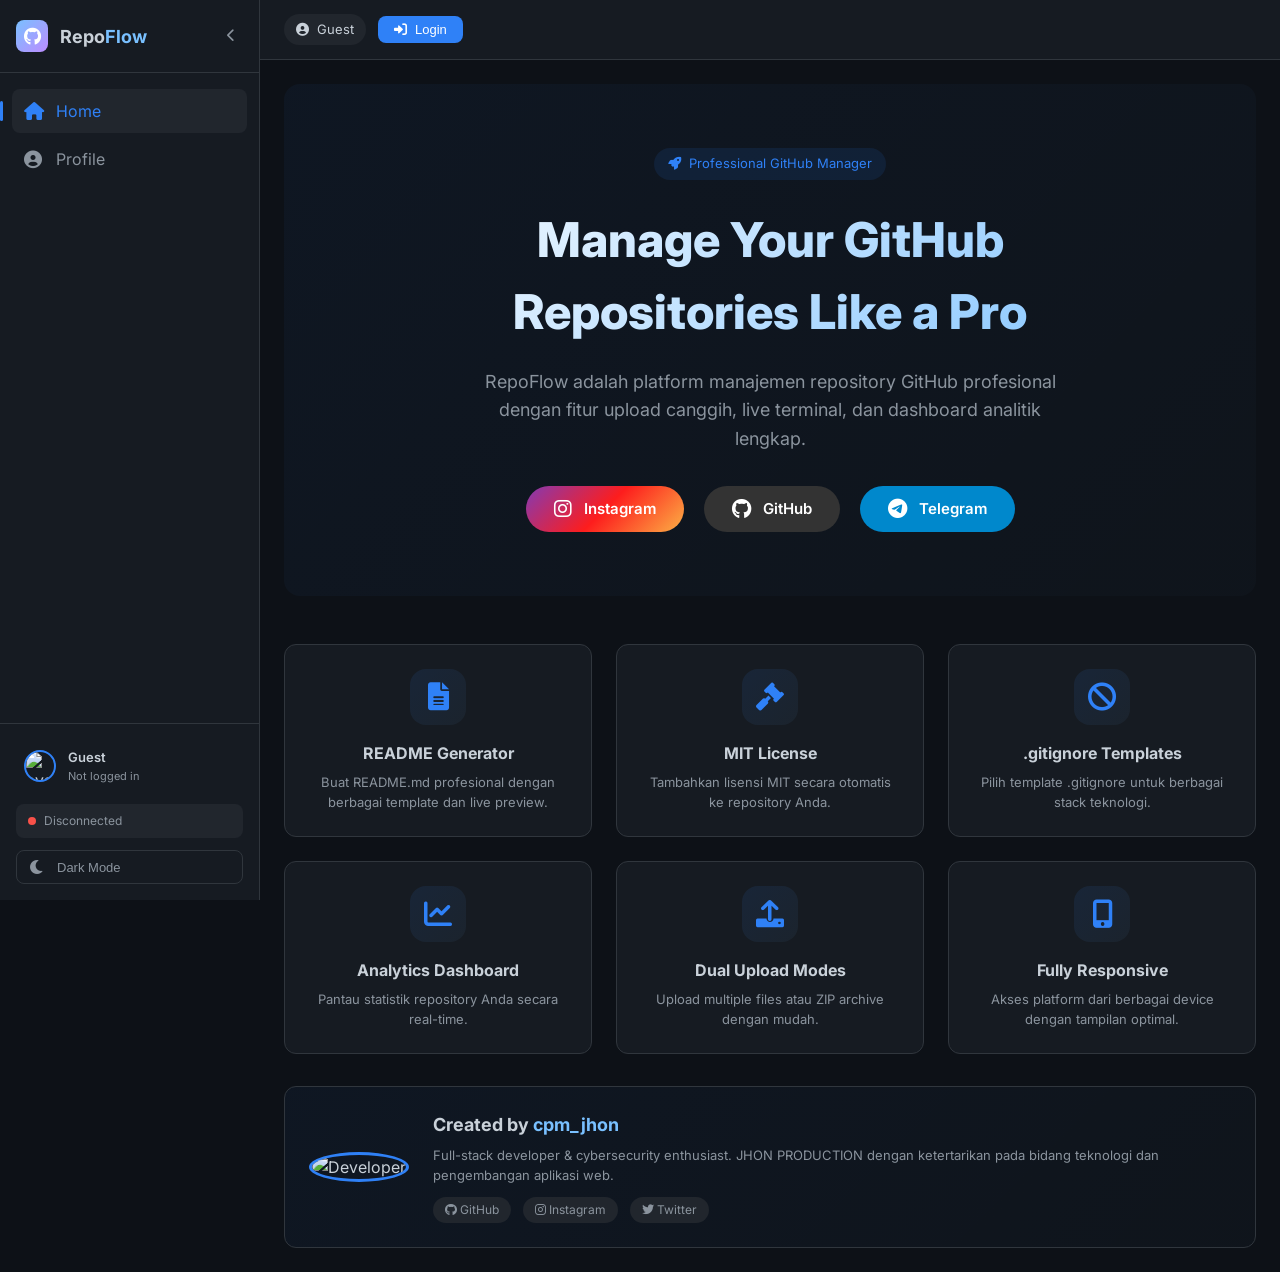
==== index.html @ 583571a1 "Add files via upload" ====
<!DOCTYPE html>
<html lang="id">
<head>
  <meta charset="UTF-8">
  <meta name="viewport" content="width=device-width, initial-scale=1.0, user-scalable=yes, viewport-fit=cover">
  <title>RepoFlow Pro | Professional GitHub Manager</title>
  <meta name="description" content="Professional GitHub repository management platform">
  <meta name="theme-color" content="#0d1117">
  <!-- Google Fonts -->
  <link href="https://fonts.googleapis.com/css2?family=Inter:opsz,wght@14..32,300;400;500;600;700;800&family=JetBrains+Mono:wght@400;500;600&display=swap" rel="stylesheet">
  <!-- Font Awesome -->
  <link rel="stylesheet" href="https://cdnjs.cloudflare.com/ajax/libs/font-awesome/6.0.0-beta3/css/all.min.css">
  <!-- JSZip Library -->
  <script src="https://cdnjs.cloudflare.com/ajax/libs/jszip/3.10.1/jszip.min.js"></script>
  <!-- Marked for README preview -->
  <script src="https://cdn.jsdelivr.net/npm/marked/marked.min.js"></script>
  <!-- Chart.js -->
  <script src="https://cdn.jsdelivr.net/npm/chart.js@4.4.0/dist/chart.umd.min.js"></script>
  <link rel="stylesheet" href="css/style.css">
</head>
<body>
  <div class="app">
    <div class="sidebar-overlay" id="sidebarOverlay"></div>

    <!-- Sidebar -->
    <aside class="sidebar" id="sidebar">
      <div class="sidebar-top">
        <div class="logo">
          <div class="logo-icon"><i class="fab fa-github"></i></div>
          <span class="logo-text">Repo<span class="highlight">Flow</span></span>
        </div>
        <button class="collapse-toggle" id="collapseToggleBtn"><i class="fas fa-chevron-left"></i></button>
      </div>

      <nav class="sidebar-nav">
        <a href="#" class="nav-item active" data-page="home" data-tooltip="Home"><i class="fas fa-home"></i><span>Home</span></a>
        <a href="#" class="nav-item require-login" data-page="dashboard" data-tooltip="Dashboard"><i class="fas fa-chart-line"></i><span>Dashboard</span></a>
        <a href="#" class="nav-item require-login" data-page="create" data-tooltip="Create Repo"><i class="fas fa-plus-circle"></i><span>Create Repo</span></a>
        <a href="#" class="nav-item require-login" data-page="delete" data-tooltip="Delete Repo"><i class="fas fa-trash-alt"></i><span>Delete Repo</span></a>
        <a href="#" class="nav-item require-login" data-page="upload" data-tooltip="Upload"><i class="fas fa-cloud-upload-alt"></i><span>Upload</span></a>
        <a href="#" class="nav-item require-login" data-page="repos" data-tooltip="Repositories"><i class="fas fa-list"></i><span>Repositories</span></a>
        <a href="#" class="nav-item" data-page="profile" data-tooltip="Profile"><i class="fas fa-user-circle"></i><span>Profile</span></a>
      </nav>

      <div class="sidebar-bottom">
        <div class="profile-section" id="sidebarProfileBtn">
          <img class="profile-avatar" id="sidebarAvatar" src="https://i.ibb.co.com/chGXxvw1/avt.jpg" alt="avatar">
          <div class="profile-info">
            <div class="profile-name" id="sidebarName">Guest</div>
            <div class="profile-role" id="sidebarRole">Not logged in</div>
          </div>
        </div>
        <div class="status-indicator" id="connectionStatus">
          <div class="status-dot" id="statusDot"></div>
          <span class="status-text" id="statusText">Disconnected</span>
        </div>
        <button class="theme-toggle" id="themeToggleBtn"><i class="fas fa-moon" id="themeIcon"></i><span id="themeText">Dark Mode</span></button>
      </div>
    </aside>

    <main class="main-content">
      <header class="top-bar">
        <button class="menu-toggle" id="menuToggle"><i class="fas fa-bars"></i></button>
        <div class="user-section">
          <div class="auth-badge"><i class="fas fa-user-circle"></i><span id="userName">Guest</span></div>
          <button class="btn-login" id="showLoginBtn"><i class="fas fa-sign-in-alt"></i> Login</button>
          <button class="btn-logout" id="logoutBtn" style="display: none;"><i class="fas fa-sign-out-alt"></i> Logout</button>
        </div>
      </header>

      <div class="pages-container" id="pagesContainer">
        <!-- HOME PAGE -->
        <div class="page" id="homePage">
          <div class="hero-section">
            <div class="hero-badge"><i class="fas fa-rocket"></i><span>Professional GitHub Manager</span></div>
            <h1 class="hero-title">Manage Your GitHub<br>Repositories Like a Pro</h1>
            <p class="hero-subtitle">RepoFlow adalah platform manajemen repository GitHub profesional dengan fitur upload canggih, live terminal, dan dashboard analitik lengkap.</p>
            <div class="social-buttons">
              <a href="https://instagram.com/jhon_production" target="_blank" class="social-btn instagram"><i class="fab fa-instagram"></i> Instagram</a>
              <a href="https://github.com/cpm_jhon" target="_blank" class="social-btn github"><i class="fab fa-github"></i> GitHub</a>
              <a href="https://t.me/jhon_production" target="_blank" class="social-btn telegram"><i class="fab fa-telegram-plane"></i> Telegram</a>
            </div>
          </div>

          <div class="stats-grid" id="statsSection" style="display: none;">
            <div class="stat-card"><div class="stat-icon"><i class="fas fa-database"></i></div><div class="stat-value" id="homeTotalRepos">0</div><div class="stat-label">Total Repositories</div></div>
            <div class="stat-card"><div class="stat-icon"><i class="fas fa-star"></i></div><div class="stat-value" id="homeTotalStars">0</div><div class="stat-label">Stars Earned</div></div>
            <div class="stat-card"><div class="stat-icon"><i class="fas fa-code-fork"></i></div><div class="stat-value" id="homeTotalForks">0</div><div class="stat-label">Forks</div></div>
            <div class="stat-card"><div class="stat-icon"><i class="fas fa-users"></i></div><div class="stat-value" id="homeWatchers">0</div><div class="stat-label">Watchers</div></div>
          </div>

          <div class="features-grid">
            <div class="feature-card"><div class="feature-icon"><i class="fas fa-file-alt"></i></div><h3>README Generator</h3><p>Buat README.md profesional dengan berbagai template dan live preview.</p></div>
            <div class="feature-card"><div class="feature-icon"><i class="fas fa-gavel"></i></div><h3>MIT License</h3><p>Tambahkan lisensi MIT secara otomatis ke repository Anda.</p></div>
            <div class="feature-card"><div class="feature-icon"><i class="fas fa-ban"></i></div><h3>.gitignore Templates</h3><p>Pilih template .gitignore untuk berbagai stack teknologi.</p></div>
            <div class="feature-card"><div class="feature-icon"><i class="fas fa-chart-line"></i></div><h3>Analytics Dashboard</h3><p>Pantau statistik repository Anda secara real-time.</p></div>
            <div class="feature-card"><div class="feature-icon"><i class="fas fa-upload"></i></div><h3>Dual Upload Modes</h3><p>Upload multiple files atau ZIP archive dengan mudah.</p></div>
            <div class="feature-card"><div class="feature-icon"><i class="fas fa-mobile-alt"></i></div><h3>Fully Responsive</h3><p>Akses platform dari berbagai device dengan tampilan optimal.</p></div>
          </div>

          <div class="developer-info-card">
            <div class="dev-avatar"><img src="https://i.ibb.co.com/chGXxvw1/avt.jpg" alt="Developer"></div>
            <div class="dev-content">
              <h3>Created by <span class="highlight">cpm_jhon</span></h3>
              <p>Full-stack developer & cybersecurity enthusiast. JHON PRODUCTION dengan ketertarikan pada bidang teknologi dan pengembangan aplikasi web.</p>
              <div class="dev-social">
                <a href="#" class="social-link"><i class="fab fa-github"></i> GitHub</a>
                <a href="#" class="social-link"><i class="fab fa-instagram"></i> Instagram</a>
                <a href="#" class="social-link"><i class="fab fa-twitter"></i> Twitter</a>
              </div>
            </div>
          </div>
        </div>

        <!-- DASHBOARD PAGE -->
        <div class="page" id="dashboardPage" style="display: none;">
          <div class="stats-grid">
            <div class="stat-card"><div class="stat-icon"><i class="fas fa-database"></i></div><div class="stat-value" id="totalRepos">0</div><div class="stat-label">Total Repos</div></div>
            <div class="stat-card"><div class="stat-icon"><i class="fas fa-globe"></i></div><div class="stat-value" id="publicRepos">0</div><div class="stat-label">Public</div></div>
            <div class="stat-card"><div class="stat-icon"><i class="fas fa-lock"></i></div><div class="stat-value" id="privateRepos">0</div><div class="stat-label">Private</div></div>
            <div class="stat-card"><div class="stat-icon"><i class="fas fa-star"></i></div><div class="stat-value" id="totalStars">0</div><div class="stat-label">Total Stars</div></div>
          </div>
          <div class="dashboard-grid">
            <div class="card"><div class="card-header"><h2><i class="fas fa-chart-line"></i> Stars Activity</h2></div><div class="card-body"><canvas id="commitChart" style="height:200px"></canvas></div></div>
            <div class="card"><div class="card-header"><h2><i class="fas fa-history"></i> Recent Activity</h2></div><div class="card-body"><div class="activity-list" id="activityList"></div></div></div>
          </div>
          <div class="card mt-24"><div class="card-header"><h2><i class="fas fa-bolt"></i> Quick Actions</h2></div><div class="card-body"><div class="quick-actions-grid"><div class="quick-action-card" data-page="create"><i class="fas fa-plus-circle"></i><span>New Repository</span></div><div class="quick-action-card" data-page="upload"><i class="fas fa-upload"></i><span>Upload Project</span></div><div class="quick-action-card" data-page="delete"><i class="fas fa-trash-alt"></i><span>Delete Repository</span></div><div class="quick-action-card" data-page="repos"><i class="fas fa-list"></i><span>View All Repos</span></div></div></div></div>
        </div>

        <!-- CREATE REPOSITORY PAGE -->
        <div class="page" id="createPage" style="display: none;">
          <div class="card" style="max-width:640px;margin:0 auto">
            <div class="card-header"><h2><i class="fas fa-plus-circle"></i> Create Repository</h2><p>Buat repository baru di GitHub</p></div>
            <div class="card-body">
              <div class="form-group"><label class="form-label">Repository Name <span class="optional">(required)</span></label><input type="text" id="newRepoName" class="form-input" placeholder="my-awesome-project"><div class="form-helper">Gunakan huruf kecil, angka, dan tanda hubung</div></div>
              <div class="form-group"><label class="form-label">Description</label><textarea id="repoDesc" class="form-textarea" rows="3" placeholder="Deskripsi singkat repository"></textarea></div>
              <div class="form-group"><label class="checkbox-wrapper"><input type="checkbox" id="repoPrivate"> <span>Private repository</span></label></div>
              <div class="form-group"><label class="checkbox-wrapper"><input type="checkbox" id="initReadme"> <span>Initialize with README</span></label></div>
              <div class="form-group"><label class="form-label">.gitignore Template</label><select id="gitignoreTemplate" class="form-select"><option value="">None</option><option value="Node">Node</option><option value="Python">Python</option><option value="Java">Java</option></select></div>
            </div>
            <div class="card-footer"><button id="confirmCreateRepo" class="btn btn-primary btn-full"><i class="fas fa-code-branch"></i> Create Repository</button></div>
          </div>
        </div>

        <!-- DELETE REPOSITORY PAGE -->
        <div class="page" id="deletePage" style="display: none;">
          <div class="card" style="max-width:560px;margin:0 auto;border-color:var(--accent-danger)">
            <div class="card-header"><h2><i class="fas fa-trash-alt"></i> Delete Repository</h2><p>⚠️ Peringatan: Tindakan ini permanen!</p></div>
            <div class="card-body">
              <div class="warning-box"><i class="fas fa-exclamation-triangle"></i><p>This action cannot be undone. This will permanently delete the repository.</p></div>
              <div class="form-group"><label class="form-label">Select Repository</label><select id="deleteRepoSelect" class="form-select"><option value="">-- Select repository --</option></select></div>
              <div class="form-group"><label class="form-label">Type the repository name to confirm</label><input type="text" id="confirmDeleteName" class="form-input" placeholder="repository-name"></div>
            </div>
            <div class="card-footer"><button id="confirmDeleteRepoBtn" class="btn btn-danger btn-full" disabled><i class="fas fa-radiation"></i> Delete Permanently</button></div>
          </div>
        </div>

        <!-- UPLOAD PROJECT PAGE -->
        <div class="page" id="uploadPage" style="display: none;">
          <div class="tabs">
            <button class="tab active" data-mode="mode1"><i class="fas fa-file"></i> Upload Files</button>
            <button class="tab" data-mode="mode2"><i class="fas fa-file-archive"></i> Upload ZIP</button>
            <button class="tab" data-mode="mode3"><i class="fas fa-file-alt"></i> README Generator</button>
          </div>
          
          <div id="mode1Container" class="mode-container">
            <div class="card"><div class="card-body"><div class="dropzone" id="dropZone1"><i class="fas fa-cloud-upload-alt"></i><p>Drag & drop file di sini atau klik untuk memilih</p><p class="form-helper mt-8">Max 100MB per file</p><input type="file" id="fileInputModern1" multiple style="display:none"></div><div class="form-group mt-20"><label class="form-label">Target Repository</label><input type="text" id="targetRepoName1" class="form-input" placeholder="repository-name"></div><div class="form-group"><label class="form-label">Branch</label><input type="text" id="branchName1" value="main" class="form-input"></div><div class="form-group"><label class="form-label">Commit Message</label><input type="text" id="commitMsg1" value="Upload via RepoFlow" class="form-input"></div><div id="fileListModern1" class="file-list mt-20" style="display:none"></div><button id="startUploadBtn1" class="btn btn-primary btn-full mt-20" style="display:none"><i class="fas fa-rocket"></i> Upload to GitHub</button></div></div>
          </div>
          
          <div id="mode2Container" class="mode-container" style="display:none">
            <div class="card"><div class="card-body"><div class="dropzone" id="dropZone2"><i class="fas fa-file-archive"></i><p>Drag & drop ZIP file di sini atau klik untuk memilih</p><input type="file" id="fileInputModern2" accept=".zip" style="display:none"></div><div class="form-group mt-20"><label class="form-label">Target Repository</label><input type="text" id="targetRepoName2" class="form-input" placeholder="repository-name"></div><div class="form-group"><label class="form-label">Branch</label><input type="text" id="branchName2" value="main" class="form-input"></div><div class="form-group"><label class="form-label">Commit Message</label><input type="text" id="commitMsg2" value="Upload ZIP via RepoFlow" class="form-input"></div><div id="zipPreviewContainer" style="display:none"><div class="file-list mt-20" id="zipFileList"></div></div><button id="startUploadBtn2" class="btn btn-primary btn-full mt-20" style="display:none"><i class="fas fa-rocket"></i> Extract & Upload</button></div></div>
          </div>
          
          <div id="mode3Container" class="mode-container" style="display:none">
            <div class="card">
              <div class="card-header"><h2><i class="fas fa-file-alt"></i> README Generator Pro</h2><p>Buat README.md profesional dengan mudah</p></div>
              <div class="card-body">
                <div class="readme-generator-section">
                  <div class="template-selector">
                    <label class="form-label">Template Style</label>
                    <div class="template-buttons">
                      <button class="btn btn-secondary template-btn active" data-template="cyberpunk"><i class="fas fa-robot"></i> Cyberpunk</button>
                      <button class="btn btn-secondary template-btn" data-template="minimal"><i class="fas fa-circle"></i> Minimal</button>
                      <button class="btn btn-secondary template-btn" data-template="clean"><i class="fas fa-brush"></i> Clean Pro</button>
                    </div>
                  </div>
                  
                  <div class="readme-layout">
                    <div class="readme-form">
                      <div class="form-section"><h4><i class="fas fa-star"></i> Basic Information</h4>
                        <div class="form-group"><label class="form-label">Project Name</label><input type="text" id="projectName" class="form-input" placeholder="My Awesome Project"></div>
                        <div class="form-group"><label class="form-label">Tagline / Slogan</label><input type="text" id="projectTagline" class="form-input" placeholder="⚡ Next-gen Tool ⚡"></div>
                        <div class="form-group"><label class="form-label">Description</label><textarea id="projectDesc" class="form-textarea" rows="3" placeholder="Project description"></textarea></div>
                      </div>
                      <div class="form-section"><h4><i class="fas fa-list-check"></i> Features</h4>
                        <div id="featuresList" class="dynamic-list"></div>
                        <button type="button" class="add-btn" id="addFeatureBtn"><i class="fas fa-plus"></i> Add Feature</button>
                      </div>
                      <div class="form-section"><h4><i class="fas fa-cubes"></i> Tech Stack</h4>
                        <div id="techTags" class="tag-input-container"></div>
                      </div>
                      <div class="form-section"><h4><i class="fas fa-code"></i> Installation & Usage</h4>
                        <div class="form-group"><label class="form-label">Installation Steps</label><textarea id="installSteps" class="form-textarea" rows="3" placeholder="npm install&#10;npm start"></textarea></div>
                        <div class="form-group"><label class="form-label">Usage / Commands</label><textarea id="usageSteps" class="form-textarea" rows="3" placeholder="npm run dev"></textarea></div>
                      </div>
                      <div class="form-section"><h4><i class="fas fa-user-astronaut"></i> Author Info</h4>
                        <div class="form-group"><label class="form-label">Author Name</label><input type="text" id="authorName" class="form-input"></div>
                        <div class="form-group"><label class="form-label">GitHub Username</label><input type="text" id="socialGithub" class="form-input"></div>
                        <div class="form-group"><label class="form-label">Instagram Username</label><input type="text" id="socialInstagram" class="form-input"></div>
                      </div>
                      <div class="form-section"><h4><i class="fas fa-gavel"></i> License</h4>
                        <label class="checkbox-wrapper"><input type="checkbox" id="enableLicense"> <span>Add MIT License</span></label>
                      </div>
                    </div>
                    <div class="readme-preview">
                      <div class="preview-header"><i class="fas fa-eye"></i> Live Preview <span class="preview-badge">Markdown</span></div>
                      <div class="preview-content" id="readmePreview"></div>
                      <div class="preview-actions">
                        <button class="btn btn-secondary" id="copyMarkdownBtn"><i class="fas fa-copy"></i> Copy Markdown</button>
                        <button class="btn btn-primary" id="downloadReadmeBtn"><i class="fas fa-download"></i> Download README.md</button>
                      </div>
                    </div>
                  </div>
                </div>
              </div>
            </div>
          </div>
        </div>

        <!-- REPOSITORIES PAGE -->
        <div class="page" id="reposPage" style="display: none;">
          <div class="card"><div class="card-header"><h2><i class="fas fa-book"></i> Repositories</h2><button id="refreshReposBtn" class="btn btn-secondary" style="margin-left:auto"><i class="fas fa-sync-alt"></i> Refresh</button></div><div class="card-body"><div class="form-group"><input type="text" id="repoSearchInput" class="form-input" placeholder="Search repositories..."></div><div id="repoListContainerEnhanced" class="repos-grid"></div></div></div>
        </div>

        <!-- PROFILE PAGE - UPDATED WITH NEW DESIGN -->
        <div class="page" id="profilePage" style="display: none;">
          <div class="profile-card">
            <div class="profile-hero">
              <div class="profile-avatar-wrap">
                <img class="profile-avatar-big" id="profileAvatar" src="https://i.ibb.co.com/chGXxvw1/avt.jpg" alt="avatar">
              </div>
            </div>
            <div class="profile-body">
              <div class="profile-center">
                <div class="profile-name-big" id="profileName">jhon ofc</div>
                <div class="profile-desc" id="profileBio">
                  JHON PRODUCTION dengan ketertarikan pada bidang teknologi. Memulai dari eksplorasi AI, kemudian memperluas fokus ke pengembangan web. Mengutamakan pembuatan antarmuka yang konsisten, rapi, dan mudah digunakan.
                </div>
                <div class="chip-row">
                  <div class="chip">JHON PRODUCTION</div>
                  <div class="chip">Web Development</div>
                  <div class="chip">UI / UX</div>
                  <div class="chip">Frontend</div>
                </div>
              </div>
              <div class="stat-grid-2">
                <div class="stat-card"><div class="k">FOKUS</div><div class="v">UI / UX</div></div>
                <div class="stat-card"><div class="k">PROJECT</div><div class="v">jhon_tools</div></div>
                <div class="stat-card"><div class="k">STACK</div><div class="v">HTML • CSS • JS</div></div>
                <div class="stat-card"><div class="k">AKTIVITAS</div><div class="v">Upload Tools</div></div>
              </div>
              
              <!-- Social Media Section -->
              <div class="social-media-section">
                <div class="social-links-grid">
                  <a href="https://github.com/cpm_jhon" target="_blank" class="social-link-card github">
                    <i class="fab fa-github"></i>
                    <span>GitHub</span>
                  </a>
                  <a href="https://instagram.com/jhon_production" target="_blank" class="social-link-card instagram">
                    <i class="fab fa-instagram"></i>
                    <span>Instagram</span>
                  </a>
                  <a href="https://twitter.com/jhon_production" target="_blank" class="social-link-card twitter">
                    <i class="fab fa-twitter"></i>
                    <span>Twitter</span>
                  </a>
                  <a href="https://t.me/jhon_production" target="_blank" class="social-link-card telegram">
                    <i class="fab fa-telegram-plane"></i>
                    <span>Telegram</span>
                  </a>
                </div>
              </div>
              
              <div style="margin-top: 24px; display: flex; gap: 12px; flex-wrap: wrap; justify-content: center;">
                <button class="tool-btn" onclick="navigateTo('dashboard')">
                  <i class="fa-solid fa-gauge"></i> Back to Dashboard
                </button>
                <button class="tool-btn" id="copyGithubBtn">
                  <i class="fab fa-github"></i> Copy GitHub
                </button>
                <button class="tool-btn" id="copyInstagramBtn">
                  <i class="fab fa-instagram"></i> Copy Instagram
                </button>
              </div>
            </div>
          </div>
        </div>
      </div>

      <!-- Terminal -->
      <div class="terminal-container" id="terminalContainer" style="display: none;">
        <div class="terminal-header"><span><i class="fas fa-terminal"></i> Live Terminal</span><button id="closeTerminalBtn" style="background:none;border:none;color:var(--text-secondary);cursor:pointer"><i class="fas fa-times"></i></button></div>
        <div class="terminal-body" id="terminalBody"></div>
      </div>
      <button class="show-terminal-btn" id="showTerminalBtn" style="display: none"><i class="fas fa-terminal"></i> Show Terminal</button>
    </main>
  </div>

  <!-- Login Modal -->
  <div class="modal" id="loginModal"><div class="modal-content"><div class="modal-header"><h3><i class="fab fa-github"></i> GitHub Authentication</h3><button class="modal-close" id="closeLoginModal">&times;</button></div><div class="modal-body"><div class="form-group"><label class="form-label">Username</label><input type="text" id="githubUsername" class="form-input"></div><div class="form-group"><label class="form-label">Personal Access Token</label><input type="password" id="githubToken" class="form-input"><div class="form-helper">Requires repo, delete_repo permissions</div></div><button id="authBtn" class="btn btn-primary btn-full"><i class="fas fa-plug"></i> Connect to GitHub</button><div id="authStatus" class="mt-16"></div></div></div></div>

  <!-- Delete Confirmation Modal -->
  <div class="modal" id="deleteModal"><div class="modal-content"><div class="modal-header"><h3><i class="fas fa-exclamation-triangle"></i> Delete Repository</h3><button class="modal-close" id="closeDeleteModalBtn">&times;</button></div><div class="modal-body"><div class="warning-box"><i class="fas fa-radiation"></i><p>Warning: This action cannot be undone!</p></div><p>Type <strong id="deleteRepoNameDisplay"></strong> to confirm:</p><input type="text" id="deleteConfirmInput" class="form-input mt-8"></div><div class="modal-footer"><button class="btn btn-secondary" id="cancelDeleteBtn">Cancel</button><button class="btn btn-danger" id="confirmDeleteModalBtn">Delete</button></div></div></div>

  <!-- Clone Modal -->
  <div class="modal" id="cloneModal"><div class="modal-content"><div class="modal-header"><h3><i class="fas fa-code-branch"></i> Clone Repository</h3><button class="modal-close" id="closeCloneModalBtn">&times;</button></div><div class="modal-body"><p>Clone with HTTPS:</p><div class="clone-url"><code id="cloneUrlText"></code><button class="btn btn-secondary" id="copyCloneUrlBtn">Copy</button></div><p style="margin-top:16px">Run this command:</p><div class="clone-url"><code>git clone <span id="cloneCommandText"></span></code></div></div><div class="modal-footer"><button class="btn btn-secondary" id="closeCloneModalFooterBtn">Close</button></div></div></div>

 <script src="js/script.js"></script>
</body>
</html>
---- css/style.css ----
/* ========================================
       REPOFLOW - COMPLETE CSS
       Modern Professional UI like GitHub/Vercel/Linear
       ======================================== */
    
    :root {
      --bg-primary: #0d1117;
      --bg-secondary: #161b22;
      --bg-tertiary: #21262d;
      --bg-card: #161b22;
      --border-default: #30363d;
      --text-primary: #c9d1d9;
      --text-secondary: #8b949e;
      --text-muted: #6e7681;
      --accent-primary: #2f81f7;
      --accent-success: #2ea043;
      --accent-danger: #f85149;
      --accent-warning: #d29922;
      --accent-cyan: #79c0ff;
      --accent-purple: #bc8cff;
      --shadow-sm: 0 2px 8px rgba(0,0,0,0.2);
      --shadow-md: 0 4px 16px rgba(0,0,0,0.3);
      --radius-sm: 6px;
      --radius-md: 8px;
      --radius-lg: 12px;
      --radius-xl: 16px;
      --transition: all 0.2s ease;
      --sidebar-width-expanded: 260px;
      --sidebar-width-collapsed: 72px;
    }
    
    body.light-theme {
      --bg-primary: #ffffff;
      --bg-secondary: #f6f8fa;
      --bg-tertiary: #f0f2f5;
      --bg-card: #ffffff;
      --border-default: #d0d7de;
      --text-primary: #1f2328;
      --text-secondary: #656d76;
      --text-muted: #8b949e;
      --shadow-sm: 0 2px 8px rgba(0,0,0,0.08);
      --shadow-md: 0 4px 16px rgba(0,0,0,0.1);
    }
    
    * { margin: 0; padding: 0; box-sizing: border-box; }
    body { font-family: 'Inter', -apple-system, BlinkMacSystemFont, sans-serif; background: var(--bg-primary); color: var(--text-primary); line-height: 1.5; transition: background 0.2s ease, color 0.2s ease; }
    
    .app { display: flex; min-height: 100vh; }
    
    /* Sidebar */
    .sidebar {
      position: fixed; top: 0; left: 0; height: 100vh; width: var(--sidebar-width-expanded);
      background: var(--bg-secondary); border-right: 1px solid var(--border-default);
      display: flex; flex-direction: column; z-index: 100; transition: width 0.3s cubic-bezier(0.4, 0, 0.2, 1); overflow-x: hidden;
    }
    .sidebar.collapsed { width: var(--sidebar-width-collapsed); }
    @media (max-width: 768px) {
      .sidebar { transform: translateX(-100%); transition: transform 0.3s cubic-bezier(0.4, 0, 0.2, 1); width: var(--sidebar-width-expanded); }
      .sidebar.mobile-open { transform: translateX(0); }
      .sidebar.collapsed { width: var(--sidebar-width-expanded); }
      .sidebar.collapsed .logo-text, .sidebar.collapsed .nav-item span, .sidebar.collapsed .profile-info,
      .sidebar.collapsed .status-text, .sidebar.collapsed .theme-toggle span { opacity: 1; visibility: visible; width: auto; }
      .sidebar.collapsed .nav-item { justify-content: flex-start; padding: 10px 12px; }
    }
    .sidebar-overlay { position: fixed; top: 0; left: 0; right: 0; bottom: 0; background: rgba(0,0,0,0.5); backdrop-filter: blur(4px); z-index: 99; display: none; }
    .sidebar-overlay.active { display: block; }
    
    .sidebar-top { padding: 20px 16px; border-bottom: 1px solid var(--border-default); display: flex; align-items: center; justify-content: space-between; }
    .logo { display: flex; align-items: center; gap: 12px; overflow: hidden; white-space: nowrap; }
    .logo-icon { width: 32px; height: 32px; background: linear-gradient(135deg, var(--accent-cyan), var(--accent-purple)); border-radius: var(--radius-md); display: flex; align-items: center; justify-content: center; flex-shrink: 0; }
    .logo-icon i { font-size: 18px; color: #fff; }
    .logo-text { font-size: 18px; font-weight: 700; transition: opacity 0.2s ease, visibility 0.2s ease; }
    .logo-text .highlight { color: var(--accent-cyan); }
    .collapse-toggle { background: none; border: none; color: var(--text-secondary); cursor: pointer; padding: 8px; border-radius: var(--radius-md); display: flex; align-items: center; justify-content: center; transition: var(--transition); flex-shrink: 0; }
    .collapse-toggle:hover { background: var(--bg-tertiary); color: var(--text-primary); }
    .sidebar.collapsed .collapse-toggle i { transform: rotate(180deg); }
    @media (max-width: 768px) { .collapse-toggle { display: none; } }
    
    .sidebar-nav { flex: 1; padding: 16px 12px; display: flex; flex-direction: column; gap: 4px; overflow-y: auto; }
    .nav-item { display: flex; align-items: center; gap: 12px; padding: 10px 12px; color: var(--text-secondary); text-decoration: none; border-radius: var(--radius-md); transition: var(--transition); cursor: pointer; position: relative; white-space: nowrap; }
    .nav-item i { width: 20px; font-size: 18px; flex-shrink: 0; }
    .nav-item span { transition: opacity 0.2s ease, visibility 0.2s ease; }
    .nav-item:hover { background: var(--bg-tertiary); color: var(--text-primary); }
    .nav-item.active { background: var(--bg-tertiary); color: var(--accent-primary); }
    .nav-item.active::before { content: ''; position: absolute; left: -12px; top: 50%; transform: translateY(-50%); width: 3px; height: 20px; background: var(--accent-primary); border-radius: 3px; }
    .nav-item.require-login { display: none; }
    body.logged-in .nav-item.require-login { display: flex; }
    
    @media (min-width: 769px) {
      .sidebar.collapsed .nav-item span { opacity: 0; visibility: hidden; width: 0; }
      .sidebar.collapsed .nav-item { justify-content: center; padding: 10px; }
      .sidebar.collapsed .profile-info, .sidebar.collapsed .status-text, .sidebar.collapsed .theme-toggle span { opacity: 0; visibility: hidden; width: 0; }
      .sidebar.collapsed .profile-section { justify-content: center; padding: 8px; }
      .sidebar.collapsed .status-indicator { justify-content: center; padding: 8px; }
      .sidebar.collapsed .theme-toggle { justify-content: center; padding: 8px; }
      .sidebar.collapsed .nav-item[data-tooltip]:hover::after {
        content: attr(data-tooltip); position: absolute; left: 100%; top: 50%; transform: translateY(-50%);
        margin-left: 12px; padding: 6px 12px; background: var(--bg-tertiary); color: var(--text-primary);
        font-size: 12px; font-weight: 500; border-radius: var(--radius-md); white-space: nowrap;
        box-shadow: var(--shadow-md); border: 1px solid var(--border-default); z-index: 101; pointer-events: none;
      }
    }
    
    .sidebar-bottom { padding: 16px; border-top: 1px solid var(--border-default); display: flex; flex-direction: column; gap: 12px; }
    .profile-section { display: flex; align-items: center; gap: 12px; padding: 8px; border-radius: var(--radius-md); cursor: pointer; transition: var(--transition); overflow: hidden; }
    .profile-section:hover { background: var(--bg-tertiary); }
    .profile-avatar { width: 32px; height: 32px; border-radius: 50%; object-fit: cover; flex-shrink: 0; border: 2px solid var(--accent-primary); }
    .profile-info { flex: 1; overflow: hidden; transition: opacity 0.2s ease, visibility 0.2s ease; }
    .profile-name { font-size: 13px; font-weight: 600; color: var(--text-primary); }
    .profile-role { font-size: 11px; color: var(--text-secondary); }
    .status-indicator { display: flex; align-items: center; gap: 8px; padding: 8px 12px; background: var(--bg-tertiary); border-radius: var(--radius-md); font-size: 12px; transition: var(--transition); overflow: hidden; }
    .status-dot { width: 8px; height: 8px; border-radius: 50%; background: var(--accent-danger); flex-shrink: 0; }
    .status-dot.connected { background: var(--accent-success); animation: pulse 2s infinite; }
    .status-text { color: var(--text-secondary); white-space: nowrap; transition: opacity 0.2s ease, visibility 0.2s ease; }
    @keyframes pulse { 0%,100%{opacity:1} 50%{opacity:0.5} }
    .theme-toggle { display: flex; align-items: center; gap: 12px; padding: 8px 12px; background: none; border: 1px solid var(--border-default); border-radius: var(--radius-md); color: var(--text-secondary); cursor: pointer; transition: var(--transition); width: 100%; }
    .theme-toggle:hover { background: var(--bg-tertiary); border-color: var(--accent-primary); color: var(--accent-primary); }
    .theme-toggle i { font-size: 16px; flex-shrink: 0; }
    .theme-toggle span { font-size: 13px; font-weight: 500; transition: opacity 0.2s ease, visibility 0.2s ease; }
    
    /* Main Content */
    .main-content { flex: 1; min-height: 100vh; transition: margin-left 0.3s cubic-bezier(0.4,0,0.2,1); margin-left: var(--sidebar-width-expanded); }
    @media (min-width: 769px) { .sidebar.collapsed ~ .main-content { margin-left: var(--sidebar-width-collapsed); } }
    @media (max-width: 768px) { .main-content { margin-left: 0 !important; } }
    
    .top-bar { height: 60px; background: var(--bg-secondary); border-bottom: 1px solid var(--border-default); display: flex; justify-content: space-between; align-items: center; padding: 0 24px; position: sticky; top: 0; z-index: 50; }
    .menu-toggle { display: none; background: none; border: none; color: var(--text-primary); font-size: 20px; cursor: pointer; padding: 8px; border-radius: var(--radius-md); }
    .menu-toggle:hover { background: var(--bg-tertiary); }
    @media (max-width: 768px) { .menu-toggle { display: flex; align-items: center; justify-content: center; } }
    .user-section { display: flex; align-items: center; gap: 12px; }
    .auth-badge { display: flex; align-items: center; gap: 8px; padding: 6px 12px; background: var(--bg-tertiary); border-radius: 20px; font-size: 13px; }
    .btn-login, .btn-logout { background: var(--accent-primary); border: none; padding: 6px 16px; border-radius: var(--radius-md); color: white; font-weight: 500; font-size: 13px; cursor: pointer; display: flex; align-items: center; gap: 8px; transition: var(--transition); }
    .btn-login:hover, .btn-logout:hover { opacity: 0.85; transform: translateY(-1px); }
    
    .pages-container { padding: 24px; max-width: 1400px; margin: 0 auto; min-height: calc(100vh - 60px); }
    .page { animation: fadeIn 0.3s ease; }
    @keyframes fadeIn { from { opacity: 0; transform: translateY(10px); } to { opacity: 1; transform: translateY(0); } }
    
    /* Hero Section */
    .hero-section { text-align: center; padding: 64px 32px; background: linear-gradient(135deg, rgba(47,129,247,0.05), rgba(121,192,255,0.02)); border-radius: var(--radius-xl); margin-bottom: 48px; }
    .hero-badge { display: inline-flex; align-items: center; gap: 8px; background: rgba(47,129,247,0.1); padding: 6px 14px; border-radius: 40px; font-size: 13px; color: var(--accent-primary); margin-bottom: 24px; }
    .hero-title { font-size: 48px; font-weight: 800; margin-bottom: 20px; background: linear-gradient(135deg, #fff, var(--accent-cyan)); -webkit-background-clip: text; background-clip: text; color: transparent; }
    .hero-subtitle { font-size: 18px; color: var(--text-secondary); max-width: 600px; margin: 0 auto 32px; line-height: 1.6; }
    .social-buttons { display: flex; gap: 20px; justify-content: center; flex-wrap: wrap; margin-top: 32px; }
    .social-btn { display: inline-flex; align-items: center; gap: 12px; padding: 12px 28px; font-size: 15px; font-weight: 600; border-radius: 40px; cursor: pointer; transition: var(--transition); border: none; text-decoration: none; }
    .social-btn.instagram { background: linear-gradient(135deg, #833ab4, #fd1d1d, #fcb045); color: white; }
    .social-btn.github { background: #333; color: white; }
    .social-btn.telegram { background: #0088cc; color: white; }
    .social-btn:hover { transform: translateY(-2px); box-shadow: var(--shadow-md); }
    .social-btn i { font-size: 20px; }
    
    /* Card */
    .card { background: var(--bg-card); border: 1px solid var(--border-default); border-radius: var(--radius-lg); overflow: hidden; transition: var(--transition); }
    .card:hover { transform: translateY(-2px); border-color: var(--accent-primary); }
    .card-header { padding: 20px 24px; border-bottom: 1px solid var(--border-default); }
    .card-header h2 { font-size: 18px; font-weight: 600; display: flex; align-items: center; gap: 8px; }
    .card-header p { font-size: 13px; color: var(--text-secondary); margin-top: 4px; }
    .card-body { padding: 24px; }
    .card-footer { padding: 16px 24px; border-top: 1px solid var(--border-default); background: var(--bg-secondary); }
    
    /* Stats Grid */
    .stats-grid { display: grid; grid-template-columns: repeat(4, 1fr); gap: 16px; margin-bottom: 24px; }
    .stat-card { background: var(--bg-card); border: 1px solid var(--border-default); border-radius: var(--radius-lg); padding: 20px; text-align: center; transition: var(--transition); }
    .stat-card:hover { transform: translateY(-2px); border-color: var(--accent-primary); }
    .stat-icon { width: 48px; height: 48px; background: var(--bg-tertiary); border-radius: var(--radius-md); display: flex; align-items: center; justify-content: center; margin: 0 auto 16px; }
    .stat-icon i { font-size: 24px; color: var(--accent-primary); }
    .stat-value { font-size: 28px; font-weight: 700; margin-bottom: 4px; }
    .stat-label { font-size: 13px; color: var(--text-secondary); }
    
    /* Features */
    .features-grid { display: grid; grid-template-columns: repeat(3, 1fr); gap: 24px; margin-top: 24px; }
    .feature-card { background: var(--bg-card); border: 1px solid var(--border-default); border-radius: var(--radius-lg); padding: 24px; text-align: center; transition: var(--transition); }
    .feature-card:hover { transform: translateY(-4px); border-color: var(--accent-primary); }
    .feature-icon { width: 56px; height: 56px; background: linear-gradient(135deg, rgba(47,129,247,0.1), rgba(121,192,255,0.05)); border-radius: var(--radius-xl); display: flex; align-items: center; justify-content: center; margin: 0 auto 16px; }
    .feature-icon i { font-size: 28px; color: var(--accent-primary); }
    .feature-card h3 { font-size: 16px; margin-bottom: 8px; }
    .feature-card p { font-size: 13px; color: var(--text-secondary); line-height: 1.5; }
    
    /* Developer Info */
    .developer-info-card { background: linear-gradient(135deg, rgba(47,129,247,0.05), rgba(121,192,255,0.02)); border: 1px solid var(--border-default); border-radius: var(--radius-lg); padding: 24px; display: flex; align-items: center; gap: 24px; flex-wrap: wrap; margin-top: 32px; }
    .dev-avatar img { width: 70px; height: 70px; border-radius: 50%; border: 3px solid var(--accent-primary); object-fit: cover; }
    .dev-content { flex: 1; }
    .dev-content h3 { font-size: 18px; margin-bottom: 8px; }
    .dev-content h3 .highlight { color: var(--accent-cyan); }
    .dev-content p { font-size: 13px; color: var(--text-secondary); margin-bottom: 12px; }
    .dev-social { display: flex; gap: 12px; flex-wrap: wrap; }
    .dev-social .social-link { color: var(--text-secondary); text-decoration: none; font-size: 12px; padding: 4px 12px; border-radius: 20px; background: var(--bg-tertiary); transition: var(--transition); }
    .dev-social .social-link:hover { color: var(--accent-primary); background: rgba(47,129,247,0.1); }
    
    /* Dashboard */
    .dashboard-grid { display: grid; grid-template-columns: repeat(2, 1fr); gap: 24px; }
    .activity-list { display: flex; flex-direction: column; gap: 12px; max-height: 300px; overflow-y: auto; }
    .activity-item { display: flex; align-items: center; gap: 12px; padding: 10px 12px; background: var(--bg-tertiary); border-radius: var(--radius-md); }
    .activity-icon { width: 28px; height: 28px; background: var(--bg-card); border-radius: var(--radius-sm); display: flex; align-items: center; justify-content: center; }
    .activity-text { flex: 1; font-size: 13px; color: var(--text-secondary); }
    .activity-time { font-size: 11px; color: var(--text-muted); }
    .quick-actions-grid { display: grid; grid-template-columns: repeat(3, 1fr); gap: 16px; margin-top: 16px; }
    .quick-action-card { background: var(--bg-tertiary); border: 1px solid var(--border-default); border-radius: var(--radius-md); padding: 20px; text-align: center; cursor: pointer; transition: var(--transition); }
    .quick-action-card:hover { border-color: var(--accent-primary); transform: translateY(-2px); }
    .quick-action-card i { font-size: 24px; color: var(--accent-primary); margin-bottom: 12px; }
    .quick-action-card span { font-size: 14px; font-weight: 500; }
    
    /* Profile Page Styles */
    .profile-card {
      background: var(--bg-card);
      border: 1px solid var(--border-default);
      border-radius: var(--radius-xl);
      overflow: hidden;
      max-width: 800px;
      margin: 0 auto;
    }
    .profile-hero {
      background: linear-gradient(135deg, rgba(47,129,247,0.1), rgba(121,192,255,0.05));
      padding: 32px;
      text-align: center;
      border-bottom: 1px solid var(--border-default);
    }
    .profile-avatar-wrap { display: inline-block; position: relative; }
    .profile-avatar-big {
      width: 100px;
      height: 100px;
      border-radius: 50%;
      object-fit: cover;
      border: 4px solid var(--accent-primary);
      box-shadow: var(--shadow-md);
    }
    .profile-body { padding: 32px; }
    .profile-center { text-align: center; margin-bottom: 32px; }
    .profile-name-big {
      font-size: 28px;
      font-weight: 700;
      margin-bottom: 12px;
      background: linear-gradient(135deg, var(--text-primary), var(--accent-cyan));
      -webkit-background-clip: text;
      background-clip: text;
      color: transparent;
    }
    .profile-desc {
      color: var(--text-secondary);
      font-size: 14px;
      line-height: 1.6;
      max-width: 500px;
      margin: 0 auto 20px;
    }
    .chip-row {
      display: flex;
      gap: 10px;
      flex-wrap: wrap;
      justify-content: center;
    }
    .chip {
      background: var(--bg-tertiary);
      border: 1px solid var(--border-default);
      padding: 6px 14px;
      border-radius: 30px;
      font-size: 12px;
      color: var(--text-secondary);
      transition: var(--transition);
    }
    .chip:hover {
      border-color: var(--accent-primary);
      color: var(--accent-primary);
    }
    .stat-grid-2 {
      display: grid;
      grid-template-columns: repeat(4, 1fr);
      gap: 16px;
      margin-bottom: 24px;
    }
    .stat-grid-2 .stat-card {
      background: var(--bg-tertiary);
      border: 1px solid var(--border-default);
      border-radius: var(--radius-lg);
      padding: 16px;
      text-align: center;
    }
    .stat-grid-2 .stat-card .k {
      font-size: 11px;
      color: var(--accent-primary);
      text-transform: uppercase;
      letter-spacing: 1px;
      margin-bottom: 8px;
    }
    .stat-grid-2 .stat-card .v {
      font-size: 14px;
      font-weight: 600;
      color: var(--text-primary);
    }
    .social-media-section {
      margin-top: 24px;
      padding-top: 24px;
      border-top: 1px solid var(--border-default);
    }
    .social-links-grid {
      display: flex;
      gap: 16px;
      justify-content: center;
      flex-wrap: wrap;
    }
    .social-link-card {
      background: var(--bg-tertiary);
      border: 1px solid var(--border-default);
      border-radius: var(--radius-lg);
      padding: 16px 24px;
      display: flex;
      align-items: center;
      gap: 12px;
      cursor: pointer;
      transition: var(--transition);
      text-decoration: none;
      color: var(--text-secondary);
    }
    .social-link-card:hover {
      border-color: var(--accent-primary);
      transform: translateY(-2px);
      color: var(--accent-primary);
    }
    .social-link-card i { font-size: 24px; }
    .social-link-card span { font-size: 14px; font-weight: 500; }
    .social-link-card.github:hover i { color: #fff; }
    .social-link-card.instagram:hover i { color: #e4405f; }
    .social-link-card.twitter:hover i { color: #1da1f2; }
    .social-link-card.telegram:hover i { color: #0088cc; }
    .tool-btn {
      background: var(--bg-tertiary);
      border: 1px solid var(--border-default);
      padding: 10px 20px;
      border-radius: var(--radius-md);
      color: var(--text-secondary);
      cursor: pointer;
      transition: var(--transition);
      display: inline-flex;
      align-items: center;
      gap: 8px;
      font-size: 13px;
    }
    .tool-btn:hover {
      background: var(--bg-secondary);
      border-color: var(--accent-primary);
      color: var(--accent-primary);
    }
    
    /* Buttons */
    .btn { display: inline-flex; align-items: center; justify-content: center; gap: 8px; padding: 10px 20px; font-size: 14px; font-weight: 500; border-radius: var(--radius-md); cursor: pointer; transition: var(--transition); border: none; }
    .btn-primary { background: var(--accent-primary); color: white; }
    .btn-primary:hover { background: #1f6feb; transform: translateY(-1px); }
    .btn-danger { background: var(--accent-danger); color: white; }
    .btn-danger:hover { background: #d73a32; }
    .btn-secondary { background: var(--bg-tertiary); border: 1px solid var(--border-default); color: var(--text-primary); }
    .btn-secondary:hover { background: var(--bg-secondary); border-color: var(--accent-primary); }
    .btn-outline { background: transparent; border: 1px solid var(--border-default); color: var(--text-primary); }
    .btn-outline:hover { border-color: var(--accent-primary); color: var(--accent-primary); }
    .btn-full { width: 100%; }
    .btn:disabled { opacity: 0.5; cursor: not-allowed; }
    
    /* Forms */
    .form-group { margin-bottom: 20px; }
    .form-label { display: block; font-size: 13px; font-weight: 500; margin-bottom: 6px; }
    .form-input, .form-select, .form-textarea { width: 100%; padding: 10px 12px; background: var(--bg-tertiary); border: 1px solid var(--border-default); border-radius: var(--radius-md); color: var(--text-primary); font-size: 14px; transition: var(--transition); }
    .form-input:focus, .form-select:focus, .form-textarea:focus { outline: none; border-color: var(--accent-primary); box-shadow: 0 0 0 3px rgba(47,129,247,0.1); }
    .form-helper { font-size: 12px; color: var(--text-muted); margin-top: 4px; }
    .checkbox-wrapper { display: flex; align-items: center; gap: 12px; cursor: pointer; }
    .checkbox-wrapper input { width: 18px; height: 18px; cursor: pointer; accent-color: var(--accent-primary); }
    
    /* Warning */
    .warning-box { background: rgba(248,81,73,0.1); border: 1px solid var(--accent-danger); border-radius: var(--radius-md); padding: 16px; margin-bottom: 24px; display: flex; align-items: center; gap: 12px; }
    .warning-box i { font-size: 20px; color: var(--accent-danger); }
    .warning-box p { font-size: 13px; color: var(--accent-danger); }
    
    /* Dropzone */
    .dropzone { border: 2px dashed var(--border-default); border-radius: var(--radius-lg); padding: 48px 24px; text-align: center; cursor: pointer; transition: var(--transition); background: var(--bg-tertiary); }
    .dropzone.drag-over { border-color: var(--accent-primary); background: rgba(47,129,247,0.05); }
    .dropzone i { font-size: 48px; color: var(--text-muted); margin-bottom: 16px; }
    .dropzone p { color: var(--text-secondary); font-size: 14px; }
    
    /* File List */
    .file-list { display: flex; flex-direction: column; gap: 8px; max-height: 300px; overflow-y: auto; }
    .file-item { display: flex; align-items: center; justify-content: space-between; padding: 12px; background: var(--bg-tertiary); border: 1px solid var(--border-default); border-radius: var(--radius-md); }
    .remove-file { background: none; border: none; color: var(--text-muted); cursor: pointer; padding: 4px 8px; border-radius: var(--radius-sm); transition: var(--transition); }
    .remove-file:hover { color: var(--accent-danger); background: rgba(248,81,73,0.1); }
    
    /* Tabs */
    .tabs { display: flex; gap: 8px; border-bottom: 1px solid var(--border-default); margin-bottom: 24px; }
    .tab { padding: 10px 16px; background: none; border: none; color: var(--text-secondary); font-size: 14px; font-weight: 500; cursor: pointer; transition: var(--transition); border-bottom: 2px solid transparent; }
    .tab:hover { color: var(--text-primary); }
    .tab.active { color: var(--accent-primary); border-bottom-color: var(--accent-primary); }
    .mode-container { display: block; }
    
    /* README Generator Styles */
    .readme-generator-section { background: var(--bg-tertiary); border-radius: var(--radius-lg); padding: 20px; margin-top: 20px; border: 1px solid var(--border-default); }
    .template-selector { margin-bottom: 20px; }
    .template-buttons { display: flex; gap: 12px; flex-wrap: wrap; }
    .readme-layout { display: grid; grid-template-columns: 1fr 1fr; gap: 24px; margin-top: 20px; }
    @media (max-width: 968px) { .readme-layout { grid-template-columns: 1fr; } }
    .readme-form { background: var(--bg-card); border-radius: var(--radius-lg); padding: 20px; border: 1px solid var(--border-default); }
    .readme-preview { background: var(--bg-card); border-radius: var(--radius-lg); border: 1px solid var(--border-default); overflow: hidden; }
    .preview-header { display: flex; justify-content: space-between; align-items: center; padding: 16px 20px; background: var(--bg-tertiary); border-bottom: 1px solid var(--border-default); }
    .preview-badge { background: rgba(47,129,247,0.1); padding: 4px 12px; border-radius: 20px; font-size: 12px; color: var(--accent-primary); }
    .preview-content { padding: 20px; max-height: 500px; overflow-y: auto; font-size: 13px; line-height: 1.6; }
    .preview-actions { padding: 16px 20px; border-top: 1px solid var(--border-default); display: flex; gap: 12px; justify-content: flex-end; flex-wrap: wrap; }
    .form-section { margin-bottom: 20px; padding-bottom: 16px; border-bottom: 1px solid var(--border-default); }
    .form-section h4 { font-size: 14px; margin-bottom: 12px; color: var(--accent-primary); display: flex; align-items: center; gap: 8px; }
    .dynamic-list { display: flex; flex-direction: column; gap: 8px; }
    .list-item { display: flex; gap: 8px; align-items: center; }
    .add-btn { background: none; border: 1px dashed var(--border-default); padding: 8px; border-radius: 6px; color: var(--text-secondary); cursor: pointer; width: 100%; margin-top: 8px; transition: var(--transition); }
    .add-btn:hover { border-color: var(--accent-primary); color: var(--accent-primary); }
    .tag-input-container { display: flex; flex-wrap: wrap; gap: 8px; padding: 8px; background: var(--bg-tertiary); border: 1px solid var(--border-default); border-radius: 8px; min-height: 42px; }
    .tag { background: rgba(47,129,247,0.15); color: var(--accent-primary); padding: 4px 10px; border-radius: 20px; font-size: 12px; display: flex; align-items: center; gap: 6px; }
    .tag-remove { cursor: pointer; opacity: 0.7; transition: var(--transition); }
    .tag-remove:hover { opacity: 1; color: var(--accent-danger); }
    .tag-input { background: transparent; border: none; color: var(--text-primary); flex: 1; min-width: 80px; outline: none; }
    
    /* Repositories */
    .repos-grid { display: grid; gap: 16px; margin-top: 16px; }
    
    /* Terminal */
    .terminal-container { position: fixed; bottom: 0; left: 0; right: 0; background: var(--bg-secondary); border-top: 1px solid var(--border-default); z-index: 90; margin-left: var(--sidebar-width-expanded); transition: margin-left 0.3s cubic-bezier(0.4,0,0.2,1); }
    @media (min-width: 769px) { .sidebar.collapsed ~ .main-content .terminal-container { margin-left: var(--sidebar-width-collapsed); } }
    @media (max-width: 768px) { .terminal-container { margin-left: 0 !important; } }
    .terminal-header { padding: 8px 16px; background: var(--bg-tertiary); border-bottom: 1px solid var(--border-default); display: flex; justify-content: space-between; align-items: center; }
    .terminal-body { height: 200px; overflow-y: auto; padding: 12px; font-family: 'JetBrains Mono', monospace; font-size: 12px; }
    .log-success { color: var(--accent-success); }
    .log-error { color: var(--accent-danger); }
    .log-warning { color: var(--accent-warning); }
    .log-info { color: var(--accent-cyan); }
    .show-terminal-btn { position: fixed; bottom: 20px; right: 20px; background: var(--accent-primary); border: none; padding: 10px 16px; border-radius: 40px; color: white; font-size: 13px; cursor: pointer; z-index: 95; box-shadow: var(--shadow-sm); transition: var(--transition); }
    .show-terminal-btn:hover { transform: translateY(-2px); box-shadow: var(--shadow-md); }
    
    /* Modal */
    .modal { display: none; position: fixed; inset: 0; background: rgba(0,0,0,0.7); backdrop-filter: blur(4px); z-index: 1000; align-items: center; justify-content: center; }
    .modal.active { display: flex; }
    .modal-content { background: var(--bg-card); border: 1px solid var(--border-default); border-radius: var(--radius-lg); max-width: 480px; width: 90%; animation: modalSlideIn 0.2s ease; }
    @keyframes modalSlideIn { from { transform: translateY(20px); opacity: 0; } to { transform: translateY(0); opacity: 1; } }
    .modal-header { padding: 16px 20px; border-bottom: 1px solid var(--border-default); display: flex; justify-content: space-between; align-items: center; }
    .modal-header h3 { font-size: 16px; font-weight: 600; display: flex; align-items: center; gap: 8px; }
    .modal-close { background: none; border: none; font-size: 24px; cursor: pointer; color: var(--text-secondary); transition: var(--transition); }
    .modal-close:hover { color: var(--text-primary); }
    .modal-body { padding: 20px; }
    .modal-footer { padding: 16px 20px; border-top: 1px solid var(--border-default); display: flex; justify-content: flex-end; gap: 12px; }
    .clone-url { background: var(--bg-tertiary); padding: 12px; border-radius: var(--radius-md); font-family: monospace; font-size: 12px; display: flex; justify-content: space-between; align-items: center; gap: 12px; margin-top: 12px; word-break: break-all; }
    
    /* Toast */
    .toast { position: fixed; bottom: 24px; right: 24px; background: var(--bg-card); border-left: 4px solid var(--accent-success); padding: 12px 20px; border-radius: var(--radius-md); z-index: 1100; animation: slideIn 0.2s ease; box-shadow: var(--shadow-md); display: flex; align-items: center; gap: 12px; font-size: 13px; }
    .toast.error { border-left-color: var(--accent-danger); }
    .toast.warning { border-left-color: var(--accent-warning); }
    @keyframes slideIn { from { transform: translateX(100%); opacity: 0; } to { transform: translateX(0); opacity: 1; } }
    
    .empty-state { text-align: center; padding: 48px; color: var(--text-secondary); }
    .empty-state i { font-size: 48px; margin-bottom: 16px; opacity: 0.5; }
    
    ::-webkit-scrollbar { width: 6px; height: 6px; }
    ::-webkit-scrollbar-track { background: var(--bg-primary); }
    ::-webkit-scrollbar-thumb { background: var(--accent-primary); border-radius: 3px; }
    
    .mt-8 { margin-top: 8px; }
    .mt-16 { margin-top: 16px; }
    .mt-20 { margin-top: 20px; }
    .mt-24 { margin-top: 24px; }
    
    @media (max-width: 968px) {
      .hero-title { font-size: 40px; }
      .features-grid { grid-template-columns: repeat(2, 1fr); }
      .quick-actions-grid { grid-template-columns: repeat(2, 1fr); }
      .dashboard-grid { grid-template-columns: 1fr; }
      .stats-grid { grid-template-columns: repeat(2, 1fr); }
      .stat-grid-2 { grid-template-columns: repeat(2, 1fr); }
    }
    @media (max-width: 768px) {
      .hero-title { font-size: 32px; }
      .hero-section { padding: 40px 20px; }
      .features-grid { grid-template-columns: 1fr; }
      .quick-actions-grid { grid-template-columns: 1fr; }
      .stats-grid { grid-template-columns: 1fr; }
      .stat-grid-2 { grid-template-columns: 1fr; }
      .pages-container { padding: 16px; }
      .social-buttons { flex-direction: column; align-items: stretch; }
      .card-header, .card-body { padding: 16px; }
      .social-links-grid { flex-direction: column; align-items: stretch; }
      .social-link-card { justify-content: center; }
      .profile-name-big { font-size: 22px; }
      .profile-body { padding: 20px; }
    }
    @media (max-width: 480px) {
      .hero-title { font-size: 28px; }
      .hero-subtitle { font-size: 16px; }
    }
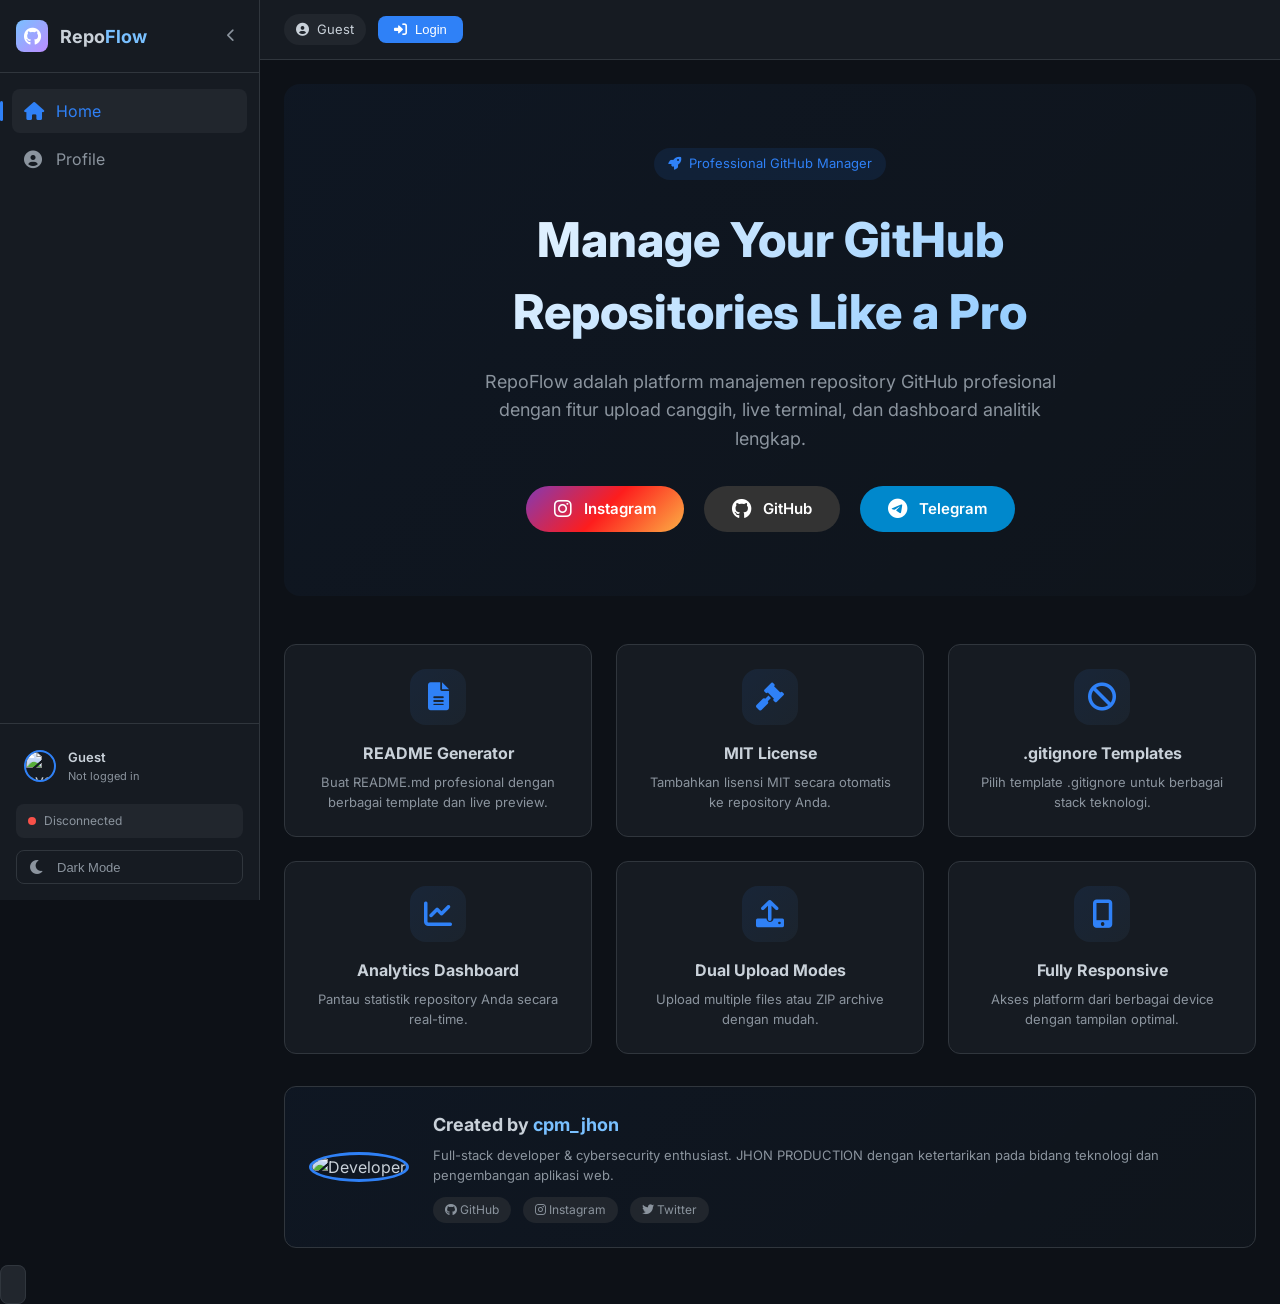
==== commit ad6cbeab: "Add files via upload" ====
--- a/index.html
+++ b/index.html
@@ -232,7 +232,7 @@
           <div class="card"><div class="card-header"><h2><i class="fas fa-book"></i> Repositories</h2><button id="refreshReposBtn" class="btn btn-secondary" style="margin-left:auto"><i class="fas fa-sync-alt"></i> Refresh</button></div><div class="card-body"><div class="form-group"><input type="text" id="repoSearchInput" class="form-input" placeholder="Search repositories..."></div><div id="repoListContainerEnhanced" class="repos-grid"></div></div></div>
         </div>
 
-        <!-- PROFILE PAGE - UPDATED WITH NEW DESIGN -->
+        <!-- PROFILE PAGE -->
         <div class="page" id="profilePage" style="display: none;">
           <div class="profile-card">
             <div class="profile-hero">
@@ -311,11 +311,11 @@
   <div class="modal" id="loginModal"><div class="modal-content"><div class="modal-header"><h3><i class="fab fa-github"></i> GitHub Authentication</h3><button class="modal-close" id="closeLoginModal">&times;</button></div><div class="modal-body"><div class="form-group"><label class="form-label">Username</label><input type="text" id="githubUsername" class="form-input"></div><div class="form-group"><label class="form-label">Personal Access Token</label><input type="password" id="githubToken" class="form-input"><div class="form-helper">Requires repo, delete_repo permissions</div></div><button id="authBtn" class="btn btn-primary btn-full"><i class="fas fa-plug"></i> Connect to GitHub</button><div id="authStatus" class="mt-16"></div></div></div></div>
 
   <!-- Delete Confirmation Modal -->
-  <div class="modal" id="deleteModal"><div class="modal-content"><div class="modal-header"><h3><i class="fas fa-exclamation-triangle"></i> Delete Repository</h3><button class="modal-close" id="closeDeleteModalBtn">&times;</button></div><div class="modal-body"><div class="warning-box"><i class="fas fa-radiation"></i><p>Warning: This action cannot be undone!</p></div><p>Type <strong id="deleteRepoNameDisplay"></strong> to confirm:</p><input type="text" id="deleteConfirmInput" class="form-input mt-8"></div><div class="modal-footer"><button class="btn btn-secondary" id="cancelDeleteBtn">Cancel</button><button class="btn btn-danger" id="confirmDeleteModalBtn">Delete</button></div></div></div>
+  <div class="modal" id="deleteModal"><div class="modal-content"><div class="modal-header"><h3><i class="fas fa-exclamation-triangle"></i> Delete Repository</h3><button class="modal-close" id="closeDeleteModalBtn">&times;</button></div><div class="modal-body"><div class="warning-box"><i class="fas fa-radiation"></i><p>Warning: This action cannot be undone!</p></div><p>Type <strong id="deleteRepoNameDisplay</strong> to confirm:</p><input type="text" id="deleteConfirmInput" class="form-input mt-8"></div><div class="modal-footer"><button class="btn btn-secondary" id="cancelDeleteBtn">Cancel</button><button class="btn btn-danger" id="confirmDeleteModalBtn">Delete</button></div></div></div>
 
   <!-- Clone Modal -->
   <div class="modal" id="cloneModal"><div class="modal-content"><div class="modal-header"><h3><i class="fas fa-code-branch"></i> Clone Repository</h3><button class="modal-close" id="closeCloneModalBtn">&times;</button></div><div class="modal-body"><p>Clone with HTTPS:</p><div class="clone-url"><code id="cloneUrlText"></code><button class="btn btn-secondary" id="copyCloneUrlBtn">Copy</button></div><p style="margin-top:16px">Run this command:</p><div class="clone-url"><code>git clone <span id="cloneCommandText"></span></code></div></div><div class="modal-footer"><button class="btn btn-secondary" id="closeCloneModalFooterBtn">Close</button></div></div></div>
 
- <script src="js/script.js"></script>
+  <script src="js/script.js"></script>
 </body>
 </html>
--- a/css/style.css
+++ b/css/style.css
@@ -318,10 +318,6 @@
     }
     .social-link-card i { font-size: 24px; }
     .social-link-card span { font-size: 14px; font-weight: 500; }
-    .social-link-card.github:hover i { color: #fff; }
-    .social-link-card.instagram:hover i { color: #e4405f; }
-    .social-link-card.twitter:hover i { color: #1da1f2; }
-    .social-link-card.telegram:hover i { color: #0088cc; }
     .tool-btn {
       background: var(--bg-tertiary);
       border: 1px solid var(--border-default);
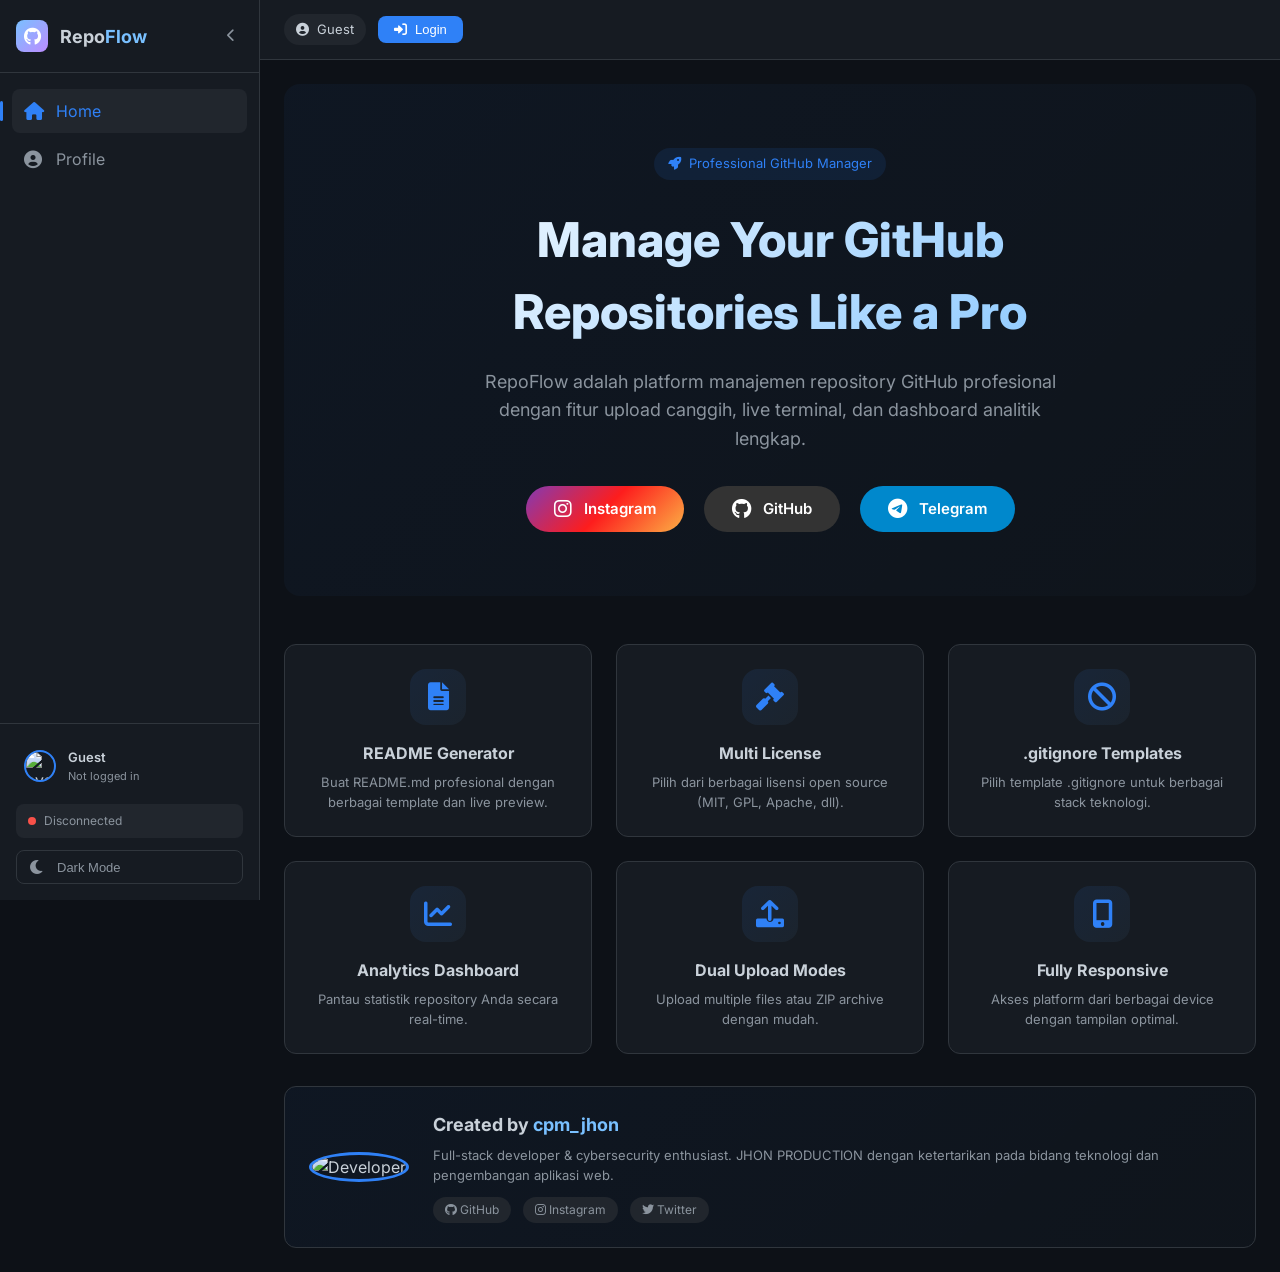
==== commit 88d2cbea: "Add files via upload" ====
--- a/index.html
+++ b/index.html
@@ -91,7 +91,7 @@
 
           <div class="features-grid">
             <div class="feature-card"><div class="feature-icon"><i class="fas fa-file-alt"></i></div><h3>README Generator</h3><p>Buat README.md profesional dengan berbagai template dan live preview.</p></div>
-            <div class="feature-card"><div class="feature-icon"><i class="fas fa-gavel"></i></div><h3>MIT License</h3><p>Tambahkan lisensi MIT secara otomatis ke repository Anda.</p></div>
+            <div class="feature-card"><div class="feature-icon"><i class="fas fa-gavel"></i></div><h3>Multi License</h3><p>Pilih dari berbagai lisensi open source (MIT, GPL, Apache, dll).</p></div>
             <div class="feature-card"><div class="feature-icon"><i class="fas fa-ban"></i></div><h3>.gitignore Templates</h3><p>Pilih template .gitignore untuk berbagai stack teknologi.</p></div>
             <div class="feature-card"><div class="feature-icon"><i class="fas fa-chart-line"></i></div><h3>Analytics Dashboard</h3><p>Pantau statistik repository Anda secara real-time.</p></div>
             <div class="feature-card"><div class="feature-icon"><i class="fas fa-upload"></i></div><h3>Dual Upload Modes</h3><p>Upload multiple files atau ZIP archive dengan mudah.</p></div>
@@ -135,7 +135,7 @@
               <div class="form-group"><label class="form-label">Repository Name <span class="optional">(required)</span></label><input type="text" id="newRepoName" class="form-input" placeholder="my-awesome-project"><div class="form-helper">Gunakan huruf kecil, angka, dan tanda hubung</div></div>
               <div class="form-group"><label class="form-label">Description</label><textarea id="repoDesc" class="form-textarea" rows="3" placeholder="Deskripsi singkat repository"></textarea></div>
               <div class="form-group"><label class="checkbox-wrapper"><input type="checkbox" id="repoPrivate"> <span>Private repository</span></label></div>
-              <div class="form-group"><label class="checkbox-wrapper"><input type="checkbox" id="initReadme"> <span>Initialize with README</span></label></div>
+              <div class="form-group"><label class="checkbox-wrapper"><input type="checkbox" id="initReadme"> <span>Initialize with README (from README Generator)</span></label></div>
               <div class="form-group"><label class="form-label">.gitignore Template</label><select id="gitignoreTemplate" class="form-select"><option value="">None</option><option value="Node">Node</option><option value="Python">Python</option><option value="Java">Java</option></select></div>
             </div>
             <div class="card-footer"><button id="confirmCreateRepo" class="btn btn-primary btn-full"><i class="fas fa-code-branch"></i> Create Repository</button></div>
@@ -163,14 +163,17 @@
             <button class="tab" data-mode="mode3"><i class="fas fa-file-alt"></i> README Generator</button>
           </div>
           
+          <!-- Mode 1: Upload Files -->
           <div id="mode1Container" class="mode-container">
             <div class="card"><div class="card-body"><div class="dropzone" id="dropZone1"><i class="fas fa-cloud-upload-alt"></i><p>Drag & drop file di sini atau klik untuk memilih</p><p class="form-helper mt-8">Max 100MB per file</p><input type="file" id="fileInputModern1" multiple style="display:none"></div><div class="form-group mt-20"><label class="form-label">Target Repository</label><input type="text" id="targetRepoName1" class="form-input" placeholder="repository-name"></div><div class="form-group"><label class="form-label">Branch</label><input type="text" id="branchName1" value="main" class="form-input"></div><div class="form-group"><label class="form-label">Commit Message</label><input type="text" id="commitMsg1" value="Upload via RepoFlow" class="form-input"></div><div id="fileListModern1" class="file-list mt-20" style="display:none"></div><button id="startUploadBtn1" class="btn btn-primary btn-full mt-20" style="display:none"><i class="fas fa-rocket"></i> Upload to GitHub</button></div></div>
           </div>
           
+          <!-- Mode 2: Upload ZIP -->
           <div id="mode2Container" class="mode-container" style="display:none">
             <div class="card"><div class="card-body"><div class="dropzone" id="dropZone2"><i class="fas fa-file-archive"></i><p>Drag & drop ZIP file di sini atau klik untuk memilih</p><input type="file" id="fileInputModern2" accept=".zip" style="display:none"></div><div class="form-group mt-20"><label class="form-label">Target Repository</label><input type="text" id="targetRepoName2" class="form-input" placeholder="repository-name"></div><div class="form-group"><label class="form-label">Branch</label><input type="text" id="branchName2" value="main" class="form-input"></div><div class="form-group"><label class="form-label">Commit Message</label><input type="text" id="commitMsg2" value="Upload ZIP via RepoFlow" class="form-input"></div><div id="zipPreviewContainer" style="display:none"><div class="file-list mt-20" id="zipFileList"></div></div><button id="startUploadBtn2" class="btn btn-primary btn-full mt-20" style="display:none"><i class="fas fa-rocket"></i> Extract & Upload</button></div></div>
           </div>
           
+          <!-- Mode 3: README Generator -->
           <div id="mode3Container" class="mode-container" style="display:none">
             <div class="card">
               <div class="card-header"><h2><i class="fas fa-file-alt"></i> README Generator Pro</h2><p>Buat README.md profesional dengan mudah</p></div>
@@ -208,8 +211,51 @@
                         <div class="form-group"><label class="form-label">GitHub Username</label><input type="text" id="socialGithub" class="form-input"></div>
                         <div class="form-group"><label class="form-label">Instagram Username</label><input type="text" id="socialInstagram" class="form-input"></div>
                       </div>
-                      <div class="form-section"><h4><i class="fas fa-gavel"></i> License</h4>
-                        <label class="checkbox-wrapper"><input type="checkbox" id="enableLicense"> <span>Add MIT License</span></label>
+                      
+                      <!-- License Selector Section -->
+                      <div class="form-section"><h4><i class="fas fa-gavel"></i> License Selection</h4>
+                        <label class="checkbox-wrapper"><input type="checkbox" id="enableLicense"> <span>Add License to Repository</span></label>
+                        <div id="licenseSelector" class="license-selector" style="display: none;">
+                          <div class="license-option">
+                            <input type="radio" name="licenseType" id="licenseMIT" value="mit" checked>
+                            <label for="licenseMIT">MIT License</label>
+                            <span class="license-badge">Popular</span>
+                          </div>
+                          <div class="license-option">
+                            <input type="radio" name="licenseType" id="licenseGPL" value="gpl-3.0">
+                            <label for="licenseGPL">GNU General Public License v3.0</label>
+                            <span class="license-badge">GPL-3.0</span>
+                          </div>
+                          <div class="license-option">
+                            <input type="radio" name="licenseType" id="licenseApache" value="apache-2.0">
+                            <label for="licenseApache">Apache License 2.0</label>
+                            <span class="license-badge">Apache-2.0</span>
+                          </div>
+                          <div class="license-option">
+                            <input type="radio" name="licenseType" id="licenseBSD" value="bsd-3-clause">
+                            <label for="licenseBSD">BSD 3-Clause License</label>
+                            <span class="license-badge">BSD-3</span>
+                          </div>
+                          <div class="license-option">
+                            <input type="radio" name="licenseType" id="licenseISC" value="isc">
+                            <label for="licenseISC">ISC License</label>
+                            <span class="license-badge">ISC</span>
+                          </div>
+                          <div class="license-option">
+                            <input type="radio" name="licenseType" id="licenseCC0" value="cc0-1.0">
+                            <label for="licenseCC0">Creative Commons Zero v1.0 Universal</label>
+                            <span class="license-badge">CC0-1.0</span>
+                          </div>
+                          <div class="license-option">
+                            <input type="radio" name="licenseType" id="licenseUnlicense" value="unlicense">
+                            <label for="licenseUnlicense">The Unlicense</label>
+                            <span class="license-badge">Public Domain</span>
+                          </div>
+                        </div>
+                        <div class="form-helper mt-8">
+                          <i class="fas fa-info-circle"></i> 
+                          <a href="#" id="licenseInfoLink" class="license-link" target="_blank">View license details</a> - Pilih lisensi yang sesuai untuk project Anda
+                        </div>
                       </div>
                     </div>
                     <div class="readme-preview">
@@ -260,38 +306,19 @@
                 <div class="stat-card"><div class="k">AKTIVITAS</div><div class="v">Upload Tools</div></div>
               </div>
               
-              <!-- Social Media Section -->
               <div class="social-media-section">
                 <div class="social-links-grid">
-                  <a href="https://github.com/cpm_jhon" target="_blank" class="social-link-card github">
-                    <i class="fab fa-github"></i>
-                    <span>GitHub</span>
-                  </a>
-                  <a href="https://instagram.com/jhon_production" target="_blank" class="social-link-card instagram">
-                    <i class="fab fa-instagram"></i>
-                    <span>Instagram</span>
-                  </a>
-                  <a href="https://twitter.com/jhon_production" target="_blank" class="social-link-card twitter">
-                    <i class="fab fa-twitter"></i>
-                    <span>Twitter</span>
-                  </a>
-                  <a href="https://t.me/jhon_production" target="_blank" class="social-link-card telegram">
-                    <i class="fab fa-telegram-plane"></i>
-                    <span>Telegram</span>
-                  </a>
+                  <a href="https://github.com/cpm_jhon" target="_blank" class="social-link-card github"><i class="fab fa-github"></i><span>GitHub</span></a>
+                  <a href="https://instagram.com/jhon_production" target="_blank" class="social-link-card instagram"><i class="fab fa-instagram"></i><span>Instagram</span></a>
+                  <a href="https://twitter.com/jhon_production" target="_blank" class="social-link-card twitter"><i class="fab fa-twitter"></i><span>Twitter</span></a>
+                  <a href="https://t.me/jhon_production" target="_blank" class="social-link-card telegram"><i class="fab fa-telegram-plane"></i><span>Telegram</span></a>
                 </div>
               </div>
               
               <div style="margin-top: 24px; display: flex; gap: 12px; flex-wrap: wrap; justify-content: center;">
-                <button class="tool-btn" onclick="navigateTo('dashboard')">
-                  <i class="fa-solid fa-gauge"></i> Back to Dashboard
-                </button>
-                <button class="tool-btn" id="copyGithubBtn">
-                  <i class="fab fa-github"></i> Copy GitHub
-                </button>
-                <button class="tool-btn" id="copyInstagramBtn">
-                  <i class="fab fa-instagram"></i> Copy Instagram
-                </button>
+                <button class="tool-btn" onclick="navigateTo('dashboard')"><i class="fa-solid fa-gauge"></i> Back to Dashboard</button>
+                <button class="tool-btn" id="copyGithubBtn"><i class="fab fa-github"></i> Copy GitHub</button>
+                <button class="tool-btn" id="copyInstagramBtn"><i class="fab fa-instagram"></i> Copy Instagram</button>
               </div>
             </div>
           </div>
@@ -311,7 +338,7 @@
   <div class="modal" id="loginModal"><div class="modal-content"><div class="modal-header"><h3><i class="fab fa-github"></i> GitHub Authentication</h3><button class="modal-close" id="closeLoginModal">&times;</button></div><div class="modal-body"><div class="form-group"><label class="form-label">Username</label><input type="text" id="githubUsername" class="form-input"></div><div class="form-group"><label class="form-label">Personal Access Token</label><input type="password" id="githubToken" class="form-input"><div class="form-helper">Requires repo, delete_repo permissions</div></div><button id="authBtn" class="btn btn-primary btn-full"><i class="fas fa-plug"></i> Connect to GitHub</button><div id="authStatus" class="mt-16"></div></div></div></div>
 
   <!-- Delete Confirmation Modal -->
-  <div class="modal" id="deleteModal"><div class="modal-content"><div class="modal-header"><h3><i class="fas fa-exclamation-triangle"></i> Delete Repository</h3><button class="modal-close" id="closeDeleteModalBtn">&times;</button></div><div class="modal-body"><div class="warning-box"><i class="fas fa-radiation"></i><p>Warning: This action cannot be undone!</p></div><p>Type <strong id="deleteRepoNameDisplay</strong> to confirm:</p><input type="text" id="deleteConfirmInput" class="form-input mt-8"></div><div class="modal-footer"><button class="btn btn-secondary" id="cancelDeleteBtn">Cancel</button><button class="btn btn-danger" id="confirmDeleteModalBtn">Delete</button></div></div></div>
+  <div class="modal" id="deleteModal"><div class="modal-content"><div class="modal-header"><h3><i class="fas fa-exclamation-triangle"></i> Delete Repository</h3><button class="modal-close" id="closeDeleteModalBtn">&times;</button></div><div class="modal-body"><div class="warning-box"><i class="fas fa-radiation"></i><p>Warning: This action cannot be undone!</p></div><p>Type <strong id="deleteRepoNameDisplay"></strong> to confirm:</p><input type="text" id="deleteConfirmInput" class="form-input mt-8"></div><div class="modal-footer"><button class="btn btn-secondary" id="cancelDeleteBtn">Cancel</button><button class="btn btn-danger" id="confirmDeleteModalBtn">Delete</button></div></div></div>
 
   <!-- Clone Modal -->
   <div class="modal" id="cloneModal"><div class="modal-content"><div class="modal-header"><h3><i class="fas fa-code-branch"></i> Clone Repository</h3><button class="modal-close" id="closeCloneModalBtn">&times;</button></div><div class="modal-body"><p>Clone with HTTPS:</p><div class="clone-url"><code id="cloneUrlText"></code><button class="btn btn-secondary" id="copyCloneUrlBtn">Copy</button></div><p style="margin-top:16px">Run this command:</p><div class="clone-url"><code>git clone <span id="cloneCommandText"></span></code></div></div><div class="modal-footer"><button class="btn btn-secondary" id="closeCloneModalFooterBtn">Close</button></div></div></div>
--- a/css/style.css
+++ b/css/style.css
@@ -359,6 +359,53 @@
     .checkbox-wrapper { display: flex; align-items: center; gap: 12px; cursor: pointer; }
     .checkbox-wrapper input { width: 18px; height: 18px; cursor: pointer; accent-color: var(--accent-primary); }
     
+    /* License Selector */
+    .license-selector {
+      background: var(--bg-tertiary);
+      border: 1px solid var(--border-default);
+      border-radius: var(--radius-md);
+      padding: 12px;
+      margin-top: 12px;
+    }
+    .license-option {
+      display: flex;
+      align-items: center;
+      gap: 12px;
+      padding: 8px 12px;
+      cursor: pointer;
+      border-radius: var(--radius-md);
+      transition: var(--transition);
+    }
+    .license-option:hover {
+      background: var(--bg-secondary);
+    }
+    .license-option input {
+      width: 18px;
+      height: 18px;
+      cursor: pointer;
+      accent-color: var(--accent-primary);
+    }
+    .license-option label {
+      flex: 1;
+      cursor: pointer;
+      font-size: 13px;
+    }
+    .license-badge {
+      font-size: 11px;
+      padding: 2px 8px;
+      border-radius: 20px;
+      background: rgba(47,129,247,0.1);
+      color: var(--accent-primary);
+    }
+    .license-link {
+      color: var(--accent-cyan);
+      text-decoration: none;
+      font-size: 12px;
+    }
+    .license-link:hover {
+      text-decoration: underline;
+    }
+    
     /* Warning */
     .warning-box { background: rgba(248,81,73,0.1); border: 1px solid var(--accent-danger); border-radius: var(--radius-md); padding: 16px; margin-bottom: 24px; display: flex; align-items: center; gap: 12px; }
     .warning-box i { font-size: 20px; color: var(--accent-danger); }
@@ -476,8 +523,10 @@
       .social-link-card { justify-content: center; }
       .profile-name-big { font-size: 22px; }
       .profile-body { padding: 20px; }
+      .readme-layout { grid-template-columns: 1fr; }
     }
     @media (max-width: 480px) {
       .hero-title { font-size: 28px; }
       .hero-subtitle { font-size: 16px; }
     }
+ 
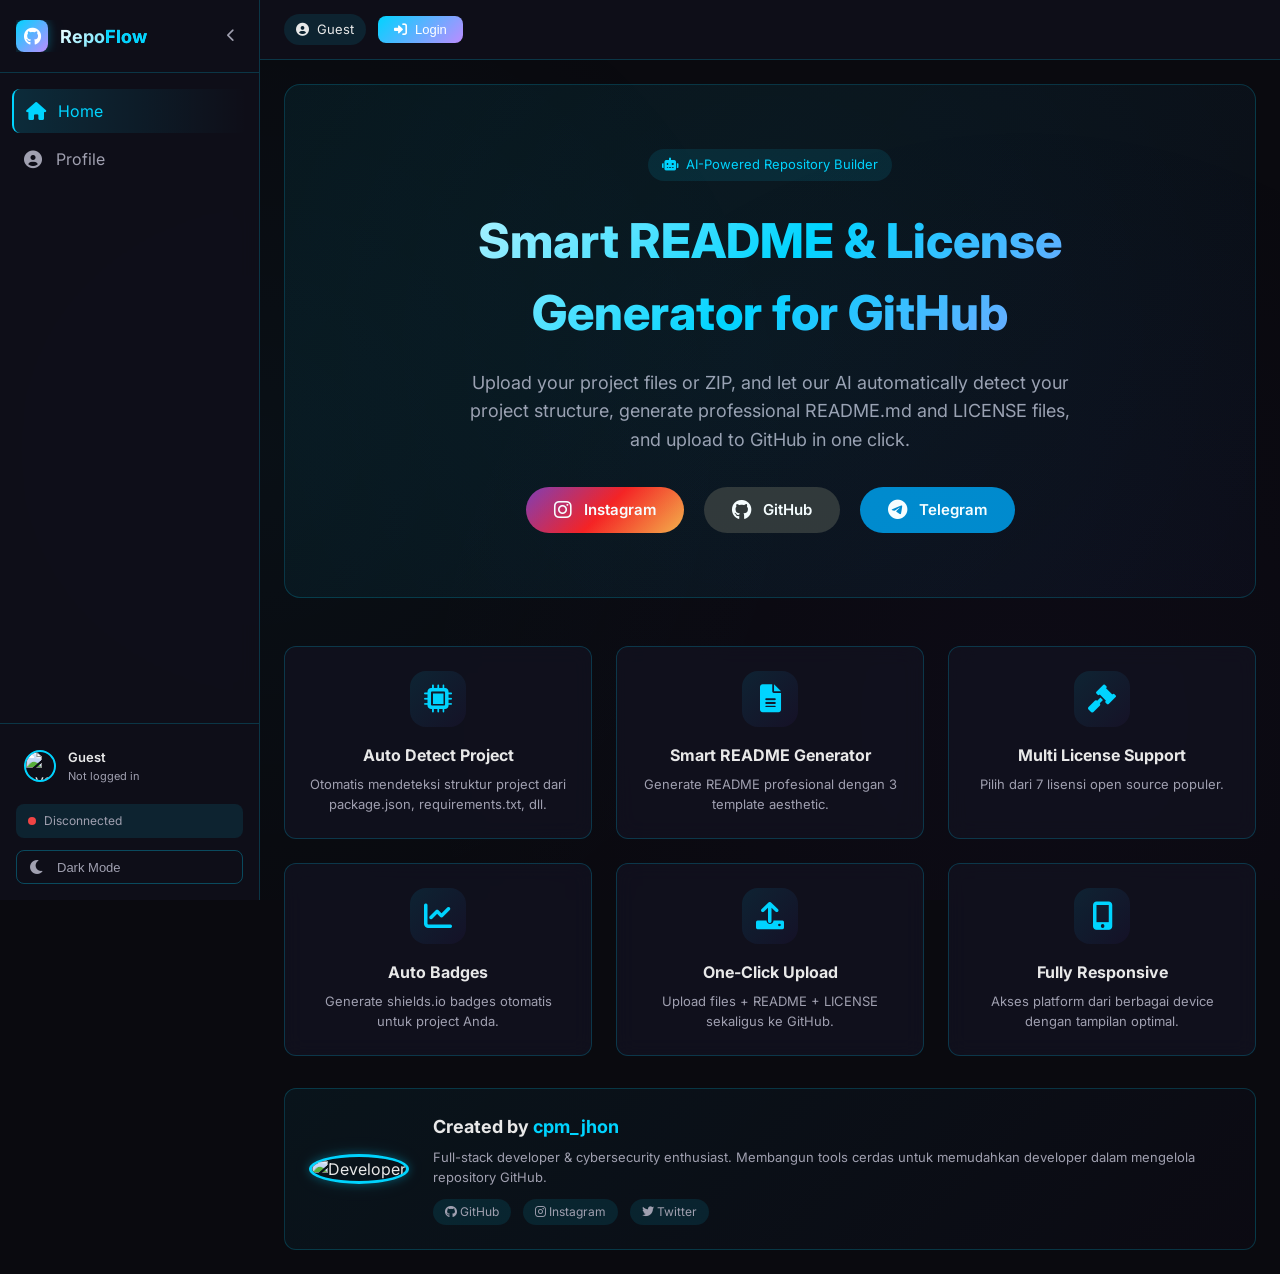
==== commit c95ce838: "Add files via upload" ====
--- a/index.html
+++ b/index.html
@@ -3,11 +3,11 @@
 <head>
   <meta charset="UTF-8">
   <meta name="viewport" content="width=device-width, initial-scale=1.0, user-scalable=yes, viewport-fit=cover">
-  <title>RepoFlow Pro | Professional GitHub Manager</title>
-  <meta name="description" content="Professional GitHub repository management platform">
+  <title>RepoFlow Pro | Smart README & License Generator</title>
+  <meta name="description" content="Smart GitHub repository management with auto-detect README & License generator">
   <meta name="theme-color" content="#0d1117">
   <!-- Google Fonts -->
-  <link href="https://fonts.googleapis.com/css2?family=Inter:opsz,wght@14..32,300;400;500;600;700;800&family=JetBrains+Mono:wght@400;500;600&display=swap" rel="stylesheet">
+  <link href="https://fonts.googleapis.com/css2?family=Inter:opsz,wght@14..32,300;400;500;600;700;800&family=JetBrains+Mono:wght@400;500;600&family=Orbitron:wght@400;500;600;700;800;900&display=swap" rel="stylesheet">
   <!-- Font Awesome -->
   <link rel="stylesheet" href="https://cdnjs.cloudflare.com/ajax/libs/font-awesome/6.0.0-beta3/css/all.min.css">
   <!-- JSZip Library -->
@@ -16,7 +16,7 @@
   <script src="https://cdn.jsdelivr.net/npm/marked/marked.min.js"></script>
   <!-- Chart.js -->
   <script src="https://cdn.jsdelivr.net/npm/chart.js@4.4.0/dist/chart.umd.min.js"></script>
-  <link rel="stylesheet" href="css/style.css">
+ <link rel="stylesheet" href="css/style.css">
 </head>
 <body>
   <div class="app">
@@ -37,7 +37,7 @@
         <a href="#" class="nav-item require-login" data-page="dashboard" data-tooltip="Dashboard"><i class="fas fa-chart-line"></i><span>Dashboard</span></a>
         <a href="#" class="nav-item require-login" data-page="create" data-tooltip="Create Repo"><i class="fas fa-plus-circle"></i><span>Create Repo</span></a>
         <a href="#" class="nav-item require-login" data-page="delete" data-tooltip="Delete Repo"><i class="fas fa-trash-alt"></i><span>Delete Repo</span></a>
-        <a href="#" class="nav-item require-login" data-page="upload" data-tooltip="Upload"><i class="fas fa-cloud-upload-alt"></i><span>Upload</span></a>
+        <a href="#" class="nav-item require-login" data-page="upload" data-tooltip="Smart Upload"><i class="fas fa-cloud-upload-alt"></i><span>Smart Upload</span></a>
         <a href="#" class="nav-item require-login" data-page="repos" data-tooltip="Repositories"><i class="fas fa-list"></i><span>Repositories</span></a>
         <a href="#" class="nav-item" data-page="profile" data-tooltip="Profile"><i class="fas fa-user-circle"></i><span>Profile</span></a>
       </nav>
@@ -72,9 +72,9 @@
         <!-- HOME PAGE -->
         <div class="page" id="homePage">
           <div class="hero-section">
-            <div class="hero-badge"><i class="fas fa-rocket"></i><span>Professional GitHub Manager</span></div>
-            <h1 class="hero-title">Manage Your GitHub<br>Repositories Like a Pro</h1>
-            <p class="hero-subtitle">RepoFlow adalah platform manajemen repository GitHub profesional dengan fitur upload canggih, live terminal, dan dashboard analitik lengkap.</p>
+            <div class="hero-badge"><i class="fas fa-robot"></i><span>AI-Powered Repository Builder</span></div>
+            <h1 class="hero-title">Smart README & License<br>Generator for GitHub</h1>
+            <p class="hero-subtitle">Upload your project files or ZIP, and let our AI automatically detect your project structure, generate professional README.md and LICENSE files, and upload to GitHub in one click.</p>
             <div class="social-buttons">
               <a href="https://instagram.com/jhon_production" target="_blank" class="social-btn instagram"><i class="fab fa-instagram"></i> Instagram</a>
               <a href="https://github.com/cpm_jhon" target="_blank" class="social-btn github"><i class="fab fa-github"></i> GitHub</a>
@@ -90,11 +90,11 @@
           </div>
 
           <div class="features-grid">
-            <div class="feature-card"><div class="feature-icon"><i class="fas fa-file-alt"></i></div><h3>README Generator</h3><p>Buat README.md profesional dengan berbagai template dan live preview.</p></div>
-            <div class="feature-card"><div class="feature-icon"><i class="fas fa-gavel"></i></div><h3>Multi License</h3><p>Pilih dari berbagai lisensi open source (MIT, GPL, Apache, dll).</p></div>
-            <div class="feature-card"><div class="feature-icon"><i class="fas fa-ban"></i></div><h3>.gitignore Templates</h3><p>Pilih template .gitignore untuk berbagai stack teknologi.</p></div>
-            <div class="feature-card"><div class="feature-icon"><i class="fas fa-chart-line"></i></div><h3>Analytics Dashboard</h3><p>Pantau statistik repository Anda secara real-time.</p></div>
-            <div class="feature-card"><div class="feature-icon"><i class="fas fa-upload"></i></div><h3>Dual Upload Modes</h3><p>Upload multiple files atau ZIP archive dengan mudah.</p></div>
+            <div class="feature-card"><div class="feature-icon"><i class="fas fa-microchip"></i></div><h3>Auto Detect Project</h3><p>Otomatis mendeteksi struktur project dari package.json, requirements.txt, dll.</p></div>
+            <div class="feature-card"><div class="feature-icon"><i class="fas fa-file-alt"></i></div><h3>Smart README Generator</h3><p>Generate README profesional dengan 3 template aesthetic.</p></div>
+            <div class="feature-card"><div class="feature-icon"><i class="fas fa-gavel"></i></div><h3>Multi License Support</h3><p>Pilih dari 7 lisensi open source populer.</p></div>
+            <div class="feature-card"><div class="feature-icon"><i class="fas fa-chart-line"></i></div><h3>Auto Badges</h3><p>Generate shields.io badges otomatis untuk project Anda.</p></div>
+            <div class="feature-card"><div class="feature-icon"><i class="fas fa-upload"></i></div><h3>One-Click Upload</h3><p>Upload files + README + LICENSE sekaligus ke GitHub.</p></div>
             <div class="feature-card"><div class="feature-icon"><i class="fas fa-mobile-alt"></i></div><h3>Fully Responsive</h3><p>Akses platform dari berbagai device dengan tampilan optimal.</p></div>
           </div>
 
@@ -102,7 +102,7 @@
             <div class="dev-avatar"><img src="https://i.ibb.co.com/chGXxvw1/avt.jpg" alt="Developer"></div>
             <div class="dev-content">
               <h3>Created by <span class="highlight">cpm_jhon</span></h3>
-              <p>Full-stack developer & cybersecurity enthusiast. JHON PRODUCTION dengan ketertarikan pada bidang teknologi dan pengembangan aplikasi web.</p>
+              <p>Full-stack developer & cybersecurity enthusiast. Membangun tools cerdas untuk memudahkan developer dalam mengelola repository GitHub.</p>
               <div class="dev-social">
                 <a href="#" class="social-link"><i class="fab fa-github"></i> GitHub</a>
                 <a href="#" class="social-link"><i class="fab fa-instagram"></i> Instagram</a>
@@ -124,7 +124,7 @@
             <div class="card"><div class="card-header"><h2><i class="fas fa-chart-line"></i> Stars Activity</h2></div><div class="card-body"><canvas id="commitChart" style="height:200px"></canvas></div></div>
             <div class="card"><div class="card-header"><h2><i class="fas fa-history"></i> Recent Activity</h2></div><div class="card-body"><div class="activity-list" id="activityList"></div></div></div>
           </div>
-          <div class="card mt-24"><div class="card-header"><h2><i class="fas fa-bolt"></i> Quick Actions</h2></div><div class="card-body"><div class="quick-actions-grid"><div class="quick-action-card" data-page="create"><i class="fas fa-plus-circle"></i><span>New Repository</span></div><div class="quick-action-card" data-page="upload"><i class="fas fa-upload"></i><span>Upload Project</span></div><div class="quick-action-card" data-page="delete"><i class="fas fa-trash-alt"></i><span>Delete Repository</span></div><div class="quick-action-card" data-page="repos"><i class="fas fa-list"></i><span>View All Repos</span></div></div></div></div>
+          <div class="card mt-24"><div class="card-header"><h2><i class="fas fa-bolt"></i> Quick Actions</h2></div><div class="card-body"><div class="quick-actions-grid"><div class="quick-action-card" data-page="create"><i class="fas fa-plus-circle"></i><span>New Repository</span></div><div class="quick-action-card" data-page="upload"><i class="fas fa-upload"></i><span>Smart Upload</span></div><div class="quick-action-card" data-page="delete"><i class="fas fa-trash-alt"></i><span>Delete Repository</span></div><div class="quick-action-card" data-page="repos"><i class="fas fa-list"></i><span>View All Repos</span></div></div></div></div>
         </div>
 
         <!-- CREATE REPOSITORY PAGE -->
@@ -135,7 +135,6 @@
               <div class="form-group"><label class="form-label">Repository Name <span class="optional">(required)</span></label><input type="text" id="newRepoName" class="form-input" placeholder="my-awesome-project"><div class="form-helper">Gunakan huruf kecil, angka, dan tanda hubung</div></div>
               <div class="form-group"><label class="form-label">Description</label><textarea id="repoDesc" class="form-textarea" rows="3" placeholder="Deskripsi singkat repository"></textarea></div>
               <div class="form-group"><label class="checkbox-wrapper"><input type="checkbox" id="repoPrivate"> <span>Private repository</span></label></div>
-              <div class="form-group"><label class="checkbox-wrapper"><input type="checkbox" id="initReadme"> <span>Initialize with README (from README Generator)</span></label></div>
               <div class="form-group"><label class="form-label">.gitignore Template</label><select id="gitignoreTemplate" class="form-select"><option value="">None</option><option value="Node">Node</option><option value="Python">Python</option><option value="Java">Java</option></select></div>
             </div>
             <div class="card-footer"><button id="confirmCreateRepo" class="btn btn-primary btn-full"><i class="fas fa-code-branch"></i> Create Repository</button></div>
@@ -155,32 +154,70 @@
           </div>
         </div>
 
-        <!-- UPLOAD PROJECT PAGE -->
+        <!-- SMART UPLOAD PAGE -->
         <div class="page" id="uploadPage" style="display: none;">
           <div class="tabs">
             <button class="tab active" data-mode="mode1"><i class="fas fa-file"></i> Upload Files</button>
             <button class="tab" data-mode="mode2"><i class="fas fa-file-archive"></i> Upload ZIP</button>
-            <button class="tab" data-mode="mode3"><i class="fas fa-file-alt"></i> README Generator</button>
           </div>
           
           <!-- Mode 1: Upload Files -->
           <div id="mode1Container" class="mode-container">
-            <div class="card"><div class="card-body"><div class="dropzone" id="dropZone1"><i class="fas fa-cloud-upload-alt"></i><p>Drag & drop file di sini atau klik untuk memilih</p><p class="form-helper mt-8">Max 100MB per file</p><input type="file" id="fileInputModern1" multiple style="display:none"></div><div class="form-group mt-20"><label class="form-label">Target Repository</label><input type="text" id="targetRepoName1" class="form-input" placeholder="repository-name"></div><div class="form-group"><label class="form-label">Branch</label><input type="text" id="branchName1" value="main" class="form-input"></div><div class="form-group"><label class="form-label">Commit Message</label><input type="text" id="commitMsg1" value="Upload via RepoFlow" class="form-input"></div><div id="fileListModern1" class="file-list mt-20" style="display:none"></div><button id="startUploadBtn1" class="btn btn-primary btn-full mt-20" style="display:none"><i class="fas fa-rocket"></i> Upload to GitHub</button></div></div>
-          </div>
-          
-          <!-- Mode 2: Upload ZIP -->
-          <div id="mode2Container" class="mode-container" style="display:none">
-            <div class="card"><div class="card-body"><div class="dropzone" id="dropZone2"><i class="fas fa-file-archive"></i><p>Drag & drop ZIP file di sini atau klik untuk memilih</p><input type="file" id="fileInputModern2" accept=".zip" style="display:none"></div><div class="form-group mt-20"><label class="form-label">Target Repository</label><input type="text" id="targetRepoName2" class="form-input" placeholder="repository-name"></div><div class="form-group"><label class="form-label">Branch</label><input type="text" id="branchName2" value="main" class="form-input"></div><div class="form-group"><label class="form-label">Commit Message</label><input type="text" id="commitMsg2" value="Upload ZIP via RepoFlow" class="form-input"></div><div id="zipPreviewContainer" style="display:none"><div class="file-list mt-20" id="zipFileList"></div></div><button id="startUploadBtn2" class="btn btn-primary btn-full mt-20" style="display:none"><i class="fas fa-rocket"></i> Extract & Upload</button></div></div>
-          </div>
-          
-          <!-- Mode 3: README Generator -->
-          <div id="mode3Container" class="mode-container" style="display:none">
             <div class="card">
-              <div class="card-header"><h2><i class="fas fa-file-alt"></i> README Generator Pro</h2><p>Buat README.md profesional dengan mudah</p></div>
               <div class="card-body">
-                <div class="readme-generator-section">
+                <div class="dropzone" id="dropZone1">
+                  <i class="fas fa-cloud-upload-alt"></i>
+                  <p>Drag & drop file/folder di sini atau klik untuk memilih</p>
+                  <p class="form-helper mt-8">Sistem akan otomatis menganalisis struktur project Anda</p>
+                  <input type="file" id="fileInputModern1" webkitdirectory multiple style="display:none">
+                </div>
+                
+                <!-- Smart Detection Panel -->
+                <div id="detectionPanel" class="smart-panel" style="display: none;">
+                  <div class="mode-toggle">
+                    <button class="mode-btn active" data-mode="auto">🤖 Auto Mode</button>
+                    <button class="mode-btn" data-mode="manual">✏️ Manual Mode</button>
+                  </div>
+                  
+                  <div id="autoModePanel">
+                    <div class="detection-badge" id="detectionBadge">
+                      <i class="fas fa-microchip"></i> Analyzing project structure...
+                    </div>
+                    <div id="projectInfo" class="mt-16"></div>
+                    <div id="fileTreePreview" class="file-tree mt-16"></div>
+                  </div>
+                  
+                  <div id="manualModePanel" style="display: none;">
+                    <div class="form-group">
+                      <label class="form-label">Project Name</label>
+                      <input type="text" id="manualProjectName" class="form-input" placeholder="My Awesome Project">
+                    </div>
+                    <div class="form-group">
+                      <label class="form-label">Description</label>
+                      <textarea id="manualProjectDesc" class="form-textarea" rows="3" placeholder="Project description"></textarea>
+                    </div>
+                    <div class="form-group">
+                      <label class="form-label">Tech Stack (comma separated)</label>
+                      <input type="text" id="manualTechStack" class="form-input" placeholder="Node.js, React, MongoDB">
+                    </div>
+                  </div>
+                  
+                  <!-- Conflict Resolution Panel -->
+                  <div id="conflictPanel" class="conflict-options" style="display: none;">
+                    <strong><i class="fas fa-exclamation-triangle"></i> README.md / LICENSE already exists</strong>
+                    <p class="mt-8">What would you like to do?</p>
+                    <div class="btn-group">
+                      <button class="btn btn-secondary" id="conflictReplaceBtn"><i class="fas fa-exchange-alt"></i> Replace</button>
+                      <button class="btn btn-secondary" id="conflictMergeBtn"><i class="fas fa-code-branch"></i> Merge</button>
+                      <button class="btn btn-secondary" id="conflictSkipBtn"><i class="fas fa-times"></i> Skip</button>
+                    </div>
+                  </div>
+                </div>
+                
+                <!-- README & License Generator Section -->
+                <div id="generatorSection" class="generator-section" style="display: none;">
                   <div class="template-selector">
-                    <label class="form-label">Template Style</label>
+                    <label class="form-label">README Template Style</label>
                     <div class="template-buttons">
                       <button class="btn btn-secondary template-btn active" data-template="cyberpunk"><i class="fas fa-robot"></i> Cyberpunk</button>
                       <button class="btn btn-secondary template-btn" data-template="minimal"><i class="fas fa-circle"></i> Minimal</button>
@@ -188,8 +225,8 @@
                     </div>
                   </div>
                   
-                  <div class="readme-layout">
-                    <div class="readme-form">
+                  <div class="generator-layout">
+                    <div class="generator-form">
                       <div class="form-section"><h4><i class="fas fa-star"></i> Basic Information</h4>
                         <div class="form-group"><label class="form-label">Project Name</label><input type="text" id="projectName" class="form-input" placeholder="My Awesome Project"></div>
                         <div class="form-group"><label class="form-label">Tagline / Slogan</label><input type="text" id="projectTagline" class="form-input" placeholder="⚡ Next-gen Tool ⚡"></div>
@@ -212,62 +249,59 @@
                         <div class="form-group"><label class="form-label">Instagram Username</label><input type="text" id="socialInstagram" class="form-input"></div>
                       </div>
                       
-                      <!-- License Selector Section -->
+                      <!-- License Selector -->
                       <div class="form-section"><h4><i class="fas fa-gavel"></i> License Selection</h4>
-                        <label class="checkbox-wrapper"><input type="checkbox" id="enableLicense"> <span>Add License to Repository</span></label>
-                        <div id="licenseSelector" class="license-selector" style="display: none;">
-                          <div class="license-option">
-                            <input type="radio" name="licenseType" id="licenseMIT" value="mit" checked>
-                            <label for="licenseMIT">MIT License</label>
-                            <span class="license-badge">Popular</span>
-                          </div>
-                          <div class="license-option">
-                            <input type="radio" name="licenseType" id="licenseGPL" value="gpl-3.0">
-                            <label for="licenseGPL">GNU General Public License v3.0</label>
-                            <span class="license-badge">GPL-3.0</span>
-                          </div>
-                          <div class="license-option">
-                            <input type="radio" name="licenseType" id="licenseApache" value="apache-2.0">
-                            <label for="licenseApache">Apache License 2.0</label>
-                            <span class="license-badge">Apache-2.0</span>
-                          </div>
-                          <div class="license-option">
-                            <input type="radio" name="licenseType" id="licenseBSD" value="bsd-3-clause">
-                            <label for="licenseBSD">BSD 3-Clause License</label>
-                            <span class="license-badge">BSD-3</span>
-                          </div>
-                          <div class="license-option">
-                            <input type="radio" name="licenseType" id="licenseISC" value="isc">
-                            <label for="licenseISC">ISC License</label>
-                            <span class="license-badge">ISC</span>
-                          </div>
-                          <div class="license-option">
-                            <input type="radio" name="licenseType" id="licenseCC0" value="cc0-1.0">
-                            <label for="licenseCC0">Creative Commons Zero v1.0 Universal</label>
-                            <span class="license-badge">CC0-1.0</span>
-                          </div>
-                          <div class="license-option">
-                            <input type="radio" name="licenseType" id="licenseUnlicense" value="unlicense">
-                            <label for="licenseUnlicense">The Unlicense</label>
-                            <span class="license-badge">Public Domain</span>
-                          </div>
+                        <label class="checkbox-wrapper"><input type="checkbox" id="enableLicense" checked> <span>Add LICENSE file to repository</span></label>
+                        <div id="licenseSelector" class="license-selector">
+                          <div class="license-option"><input type="radio" name="licenseType" id="licenseMIT" value="mit" checked><label for="licenseMIT">MIT License</label><span class="license-badge">Popular</span></div>
+                          <div class="license-option"><input type="radio" name="licenseType" id="licenseGPL" value="gpl-3.0"><label for="licenseGPL">GNU General Public License v3.0</label><span class="license-badge">GPL-3.0</span></div>
+                          <div class="license-option"><input type="radio" name="licenseType" id="licenseApache" value="apache-2.0"><label for="licenseApache">Apache License 2.0</label><span class="license-badge">Apache-2.0</span></div>
+                          <div class="license-option"><input type="radio" name="licenseType" id="licenseBSD" value="bsd-3-clause"><label for="licenseBSD">BSD 3-Clause License</label><span class="license-badge">BSD-3</span></div>
+                          <div class="license-option"><input type="radio" name="licenseType" id="licenseISC" value="isc"><label for="licenseISC">ISC License</label><span class="license-badge">ISC</span></div>
+                          <div class="license-option"><input type="radio" name="licenseType" id="licenseCC0" value="cc0-1.0"><label for="licenseCC0">Creative Commons Zero v1.0 Universal</label><span class="license-badge">CC0-1.0</span></div>
+                          <div class="license-option"><input type="radio" name="licenseType" id="licenseUnlicense" value="unlicense"><label for="licenseUnlicense">The Unlicense</label><span class="license-badge">Public Domain</span></div>
                         </div>
-                        <div class="form-helper mt-8">
-                          <i class="fas fa-info-circle"></i> 
-                          <a href="#" id="licenseInfoLink" class="license-link" target="_blank">View license details</a> - Pilih lisensi yang sesuai untuk project Anda
-                        </div>
-                      </div>
-                    </div>
-                    <div class="readme-preview">
-                      <div class="preview-header"><i class="fas fa-eye"></i> Live Preview <span class="preview-badge">Markdown</span></div>
+                        <div class="form-helper mt-8"><i class="fas fa-info-circle"></i> <a href="#" id="licenseInfoLink" class="license-link" target="_blank">View license details</a></div>
+                      </div>
+                    </div>
+                    <div class="generator-preview">
+                      <div class="preview-header"><i class="fas fa-eye"></i> Live Preview <span class="preview-badge">README.md</span></div>
                       <div class="preview-content" id="readmePreview"></div>
                       <div class="preview-actions">
-                        <button class="btn btn-secondary" id="copyMarkdownBtn"><i class="fas fa-copy"></i> Copy Markdown</button>
+                        <button class="btn btn-secondary" id="copyMarkdownBtn"><i class="fas fa-copy"></i> Copy README</button>
                         <button class="btn btn-primary" id="downloadReadmeBtn"><i class="fas fa-download"></i> Download README.md</button>
+                        <button class="btn btn-primary" id="downloadLicenseBtn"><i class="fas fa-file-contract"></i> Download LICENSE</button>
                       </div>
                     </div>
                   </div>
                 </div>
+                
+                <div class="form-group mt-20"><label class="form-label">Target Repository</label><input type="text" id="targetRepoName" class="form-input" placeholder="repository-name"></div>
+                <div class="form-group"><label class="form-label">Branch</label><input type="text" id="branchName" value="main" class="form-input"></div>
+                <div class="form-group"><label class="form-label">Commit Message</label><input type="text" id="commitMsg" value="Initial commit via RepoFlow Smart Upload" class="form-input"></div>
+                <div id="fileListModern" class="file-list mt-20" style="display:none"></div>
+                <button id="startSmartUploadBtn" class="btn btn-primary btn-full mt-20" style="display:none"><i class="fas fa-rocket"></i> Smart Upload to GitHub</button>
+              </div>
+            </div>
+          </div>
+          
+          <!-- Mode 2: Upload ZIP -->
+          <div id="mode2Container" class="mode-container" style="display:none">
+            <div class="card">
+              <div class="card-body">
+                <div class="dropzone" id="dropZone2">
+                  <i class="fas fa-file-archive"></i>
+                  <p>Drag & drop ZIP file di sini atau klik untuk memilih</p>
+                  <p class="form-helper mt-8">Sistem akan otomatis mengekstrak dan menganalisis project Anda</p>
+                  <input type="file" id="fileInputModern2" accept=".zip" style="display:none">
+                </div>
+                <div id="zipDetectionPanel" class="smart-panel" style="display: none;"></div>
+                <div id="zipGeneratorSection" class="generator-section" style="display: none;"></div>
+                <div class="form-group mt-20"><label class="form-label">Target Repository</label><input type="text" id="targetRepoName2" class="form-input" placeholder="repository-name"></div>
+                <div class="form-group"><label class="form-label">Branch</label><input type="text" id="branchName2" value="main" class="form-input"></div>
+                <div class="form-group"><label class="form-label">Commit Message</label><input type="text" id="commitMsg2" value="Initial commit via RepoFlow Smart Upload" class="form-input"></div>
+                <div id="zipFileList" class="file-list mt-20" style="display:none"></div>
+                <button id="startSmartZipUploadBtn" class="btn btn-primary btn-full mt-20" style="display:none"><i class="fas fa-rocket"></i> Smart Upload to GitHub</button>
               </div>
             </div>
           </div>
@@ -281,45 +315,14 @@
         <!-- PROFILE PAGE -->
         <div class="page" id="profilePage" style="display: none;">
           <div class="profile-card">
-            <div class="profile-hero">
-              <div class="profile-avatar-wrap">
-                <img class="profile-avatar-big" id="profileAvatar" src="https://i.ibb.co.com/chGXxvw1/avt.jpg" alt="avatar">
-              </div>
-            </div>
+            <div class="profile-hero"><div class="profile-avatar-wrap"><img class="profile-avatar-big" id="profileAvatar" src="https://i.ibb.co.com/chGXxvw1/avt.jpg" alt="avatar"></div></div>
             <div class="profile-body">
-              <div class="profile-center">
-                <div class="profile-name-big" id="profileName">jhon ofc</div>
-                <div class="profile-desc" id="profileBio">
-                  JHON PRODUCTION dengan ketertarikan pada bidang teknologi. Memulai dari eksplorasi AI, kemudian memperluas fokus ke pengembangan web. Mengutamakan pembuatan antarmuka yang konsisten, rapi, dan mudah digunakan.
-                </div>
-                <div class="chip-row">
-                  <div class="chip">JHON PRODUCTION</div>
-                  <div class="chip">Web Development</div>
-                  <div class="chip">UI / UX</div>
-                  <div class="chip">Frontend</div>
-                </div>
-              </div>
-              <div class="stat-grid-2">
-                <div class="stat-card"><div class="k">FOKUS</div><div class="v">UI / UX</div></div>
-                <div class="stat-card"><div class="k">PROJECT</div><div class="v">jhon_tools</div></div>
-                <div class="stat-card"><div class="k">STACK</div><div class="v">HTML • CSS • JS</div></div>
-                <div class="stat-card"><div class="k">AKTIVITAS</div><div class="v">Upload Tools</div></div>
-              </div>
-              
-              <div class="social-media-section">
-                <div class="social-links-grid">
-                  <a href="https://github.com/cpm_jhon" target="_blank" class="social-link-card github"><i class="fab fa-github"></i><span>GitHub</span></a>
-                  <a href="https://instagram.com/jhon_production" target="_blank" class="social-link-card instagram"><i class="fab fa-instagram"></i><span>Instagram</span></a>
-                  <a href="https://twitter.com/jhon_production" target="_blank" class="social-link-card twitter"><i class="fab fa-twitter"></i><span>Twitter</span></a>
-                  <a href="https://t.me/jhon_production" target="_blank" class="social-link-card telegram"><i class="fab fa-telegram-plane"></i><span>Telegram</span></a>
-                </div>
-              </div>
-              
-              <div style="margin-top: 24px; display: flex; gap: 12px; flex-wrap: wrap; justify-content: center;">
-                <button class="tool-btn" onclick="navigateTo('dashboard')"><i class="fa-solid fa-gauge"></i> Back to Dashboard</button>
-                <button class="tool-btn" id="copyGithubBtn"><i class="fab fa-github"></i> Copy GitHub</button>
-                <button class="tool-btn" id="copyInstagramBtn"><i class="fab fa-instagram"></i> Copy Instagram</button>
-              </div>
+              <div class="profile-center"><div class="profile-name-big" id="profileName">jhon ofc</div>
+              <div class="profile-desc" id="profileBio">JHON PRODUCTION dengan ketertarikan pada bidang teknologi. Memulai dari eksplorasi AI, kemudian memperluas fokus ke pengembangan web. Mengutamakan pembuatan antarmuka yang konsisten, rapi, dan mudah digunakan.</div>
+              <div class="chip-row"><div class="chip">JHON PRODUCTION</div><div class="chip">Web Development</div><div class="chip">UI / UX</div><div class="chip">Frontend</div></div></div>
+              <div class="stat-grid-2"><div class="stat-card"><div class="k">FOKUS</div><div class="v">UI / UX</div></div><div class="stat-card"><div class="k">PROJECT</div><div class="v">jhon_tools</div></div><div class="stat-card"><div class="k">STACK</div><div class="v">HTML • CSS • JS</div></div><div class="stat-card"><div class="k">AKTIVITAS</div><div class="v">Upload Tools</div></div></div>
+              <div class="social-media-section"><div class="social-links-grid"><a href="https://github.com/cpm_jhon" target="_blank" class="social-link-card github"><i class="fab fa-github"></i><span>GitHub</span></a><a href="https://instagram.com/jhon_production" target="_blank" class="social-link-card instagram"><i class="fab fa-instagram"></i><span>Instagram</span></a><a href="https://twitter.com/jhon_production" target="_blank" class="social-link-card twitter"><i class="fab fa-twitter"></i><span>Twitter</span></a><a href="https://t.me/jhon_production" target="_blank" class="social-link-card telegram"><i class="fab fa-telegram-plane"></i><span>Telegram</span></a></div></div>
+              <div style="margin-top:24px; display:flex; gap:12px; flex-wrap:wrap; justify-content:center;"><button class="tool-btn" onclick="navigateTo('dashboard')"><i class="fa-solid fa-gauge"></i> Back to Dashboard</button><button class="tool-btn" id="copyGithubBtn"><i class="fab fa-github"></i> Copy GitHub</button><button class="tool-btn" id="copyInstagramBtn"><i class="fab fa-instagram"></i> Copy Instagram</button></div>
             </div>
           </div>
         </div>
@@ -343,6 +346,6 @@
   <!-- Clone Modal -->
   <div class="modal" id="cloneModal"><div class="modal-content"><div class="modal-header"><h3><i class="fas fa-code-branch"></i> Clone Repository</h3><button class="modal-close" id="closeCloneModalBtn">&times;</button></div><div class="modal-body"><p>Clone with HTTPS:</p><div class="clone-url"><code id="cloneUrlText"></code><button class="btn btn-secondary" id="copyCloneUrlBtn">Copy</button></div><p style="margin-top:16px">Run this command:</p><div class="clone-url"><code>git clone <span id="cloneCommandText"></span></code></div></div><div class="modal-footer"><button class="btn btn-secondary" id="closeCloneModalFooterBtn">Close</button></div></div></div>
 
-  <script src="js/script.js"></script>
+   <script src="js/script.js"></script>
 </body>
 </html>
--- a/css/style.css
+++ b/css/style.css
@@ -1,26 +1,31 @@
 
     /* ========================================
        REPOFLOW - COMPLETE CSS
-       Modern Professional UI like GitHub/Vercel/Linear
+       Modern Professional UI with Cyberpunk Aesthetic
        ======================================== */
     
     :root {
-      --bg-primary: #0d1117;
-      --bg-secondary: #161b22;
-      --bg-tertiary: #21262d;
-      --bg-card: #161b22;
-      --border-default: #30363d;
-      --text-primary: #c9d1d9;
-      --text-secondary: #8b949e;
-      --text-muted: #6e7681;
-      --accent-primary: #2f81f7;
-      --accent-success: #2ea043;
-      --accent-danger: #f85149;
-      --accent-warning: #d29922;
-      --accent-cyan: #79c0ff;
+      --bg-primary: #0a0a0f;
+      --bg-secondary: #0f0f1a;
+      --bg-tertiary: #1a1a2e;
+      --bg-card: #11111f;
+      --border-default: #2a2a3e;
+      --border-glow: #2a2a5e;
+      --text-primary: #e8e8e8;
+      --text-secondary: #a0a0b0;
+      --text-muted: #6e6e8a;
+      --accent-primary: #00d4ff;
+      --accent-secondary: #7c3aed;
+      --accent-cyan: #00d4ff;
       --accent-purple: #bc8cff;
-      --shadow-sm: 0 2px 8px rgba(0,0,0,0.2);
-      --shadow-md: 0 4px 16px rgba(0,0,0,0.3);
+      --accent-pink: #ff2d75;
+      --accent-success: #10b981;
+      --accent-danger: #ef4444;
+      --accent-warning: #f59e0b;
+      --glow-cyan: 0 0 10px rgba(0,212,255,0.3), 0 0 20px rgba(0,212,255,0.1);
+      --glow-purple: 0 0 10px rgba(124,58,237,0.3), 0 0 20px rgba(124,58,237,0.1);
+      --shadow-sm: 0 2px 8px rgba(0,0,0,0.3);
+      --shadow-md: 0 4px 20px rgba(0,0,0,0.4);
       --radius-sm: 6px;
       --radius-md: 8px;
       --radius-lg: 12px;
@@ -39,6 +44,7 @@
       --text-primary: #1f2328;
       --text-secondary: #656d76;
       --text-muted: #8b949e;
+      --accent-primary: #2f81f7;
       --shadow-sm: 0 2px 8px rgba(0,0,0,0.08);
       --shadow-md: 0 4px 16px rgba(0,0,0,0.1);
     }
@@ -46,12 +52,16 @@
     * { margin: 0; padding: 0; box-sizing: border-box; }
     body { font-family: 'Inter', -apple-system, BlinkMacSystemFont, sans-serif; background: var(--bg-primary); color: var(--text-primary); line-height: 1.5; transition: background 0.2s ease, color 0.2s ease; }
     
-    .app { display: flex; min-height: 100vh; }
+    /* Animated Background */
+    body::before { content: ''; position: fixed; top: 0; left: 0; right: 0; bottom: 0; background: radial-gradient(circle at 20% 50%, rgba(0,212,255,0.03) 0%, transparent 50%), radial-gradient(circle at 80% 80%, rgba(124,58,237,0.03) 0%, transparent 50%); pointer-events: none; z-index: 0; }
+    
+    .app { display: flex; min-height: 100vh; position: relative; z-index: 1; }
     
     /* Sidebar */
     .sidebar {
       position: fixed; top: 0; left: 0; height: 100vh; width: var(--sidebar-width-expanded);
-      background: var(--bg-secondary); border-right: 1px solid var(--border-default);
+      background: rgba(15,15,26,0.95); backdrop-filter: blur(10px);
+      border-right: 1px solid rgba(0,212,255,0.2);
       display: flex; flex-direction: column; z-index: 100; transition: width 0.3s cubic-bezier(0.4, 0, 0.2, 1); overflow-x: hidden;
     }
     .sidebar.collapsed { width: var(--sidebar-width-collapsed); }
@@ -66,11 +76,11 @@
     .sidebar-overlay { position: fixed; top: 0; left: 0; right: 0; bottom: 0; background: rgba(0,0,0,0.5); backdrop-filter: blur(4px); z-index: 99; display: none; }
     .sidebar-overlay.active { display: block; }
     
-    .sidebar-top { padding: 20px 16px; border-bottom: 1px solid var(--border-default); display: flex; align-items: center; justify-content: space-between; }
+    .sidebar-top { padding: 20px 16px; border-bottom: 1px solid rgba(0,212,255,0.2); display: flex; align-items: center; justify-content: space-between; }
     .logo { display: flex; align-items: center; gap: 12px; overflow: hidden; white-space: nowrap; }
-    .logo-icon { width: 32px; height: 32px; background: linear-gradient(135deg, var(--accent-cyan), var(--accent-purple)); border-radius: var(--radius-md); display: flex; align-items: center; justify-content: center; flex-shrink: 0; }
+    .logo-icon { width: 32px; height: 32px; background: linear-gradient(135deg, var(--accent-cyan), var(--accent-purple)); border-radius: var(--radius-md); display: flex; align-items: center; justify-content: center; flex-shrink: 0; box-shadow: var(--glow-cyan); }
     .logo-icon i { font-size: 18px; color: #fff; }
-    .logo-text { font-size: 18px; font-weight: 700; transition: opacity 0.2s ease, visibility 0.2s ease; }
+    .logo-text { font-size: 18px; font-weight: 700; transition: opacity 0.2s ease, visibility 0.2s ease; background: linear-gradient(135deg, #fff, var(--accent-cyan)); -webkit-background-clip: text; background-clip: text; color: transparent; }
     .logo-text .highlight { color: var(--accent-cyan); }
     .collapse-toggle { background: none; border: none; color: var(--text-secondary); cursor: pointer; padding: 8px; border-radius: var(--radius-md); display: flex; align-items: center; justify-content: center; transition: var(--transition); flex-shrink: 0; }
     .collapse-toggle:hover { background: var(--bg-tertiary); color: var(--text-primary); }
@@ -81,9 +91,8 @@
     .nav-item { display: flex; align-items: center; gap: 12px; padding: 10px 12px; color: var(--text-secondary); text-decoration: none; border-radius: var(--radius-md); transition: var(--transition); cursor: pointer; position: relative; white-space: nowrap; }
     .nav-item i { width: 20px; font-size: 18px; flex-shrink: 0; }
     .nav-item span { transition: opacity 0.2s ease, visibility 0.2s ease; }
-    .nav-item:hover { background: var(--bg-tertiary); color: var(--text-primary); }
-    .nav-item.active { background: var(--bg-tertiary); color: var(--accent-primary); }
-    .nav-item.active::before { content: ''; position: absolute; left: -12px; top: 50%; transform: translateY(-50%); width: 3px; height: 20px; background: var(--accent-primary); border-radius: 3px; }
+    .nav-item:hover { background: rgba(0,212,255,0.1); color: var(--accent-cyan); }
+    .nav-item.active { background: linear-gradient(90deg, rgba(0,212,255,0.15), transparent); border-left: 2px solid var(--accent-cyan); color: var(--accent-cyan); }
     .nav-item.require-login { display: none; }
     body.logged-in .nav-item.require-login { display: flex; }
     
@@ -98,24 +107,24 @@
         content: attr(data-tooltip); position: absolute; left: 100%; top: 50%; transform: translateY(-50%);
         margin-left: 12px; padding: 6px 12px; background: var(--bg-tertiary); color: var(--text-primary);
         font-size: 12px; font-weight: 500; border-radius: var(--radius-md); white-space: nowrap;
-        box-shadow: var(--shadow-md); border: 1px solid var(--border-default); z-index: 101; pointer-events: none;
+        box-shadow: var(--shadow-md); border: 1px solid rgba(0,212,255,0.3); z-index: 101; pointer-events: none;
       }
     }
     
-    .sidebar-bottom { padding: 16px; border-top: 1px solid var(--border-default); display: flex; flex-direction: column; gap: 12px; }
+    .sidebar-bottom { padding: 16px; border-top: 1px solid rgba(0,212,255,0.2); display: flex; flex-direction: column; gap: 12px; }
     .profile-section { display: flex; align-items: center; gap: 12px; padding: 8px; border-radius: var(--radius-md); cursor: pointer; transition: var(--transition); overflow: hidden; }
-    .profile-section:hover { background: var(--bg-tertiary); }
-    .profile-avatar { width: 32px; height: 32px; border-radius: 50%; object-fit: cover; flex-shrink: 0; border: 2px solid var(--accent-primary); }
+    .profile-section:hover { background: rgba(0,212,255,0.1); }
+    .profile-avatar { width: 32px; height: 32px; border-radius: 50%; object-fit: cover; flex-shrink: 0; border: 2px solid var(--accent-cyan); }
     .profile-info { flex: 1; overflow: hidden; transition: opacity 0.2s ease, visibility 0.2s ease; }
     .profile-name { font-size: 13px; font-weight: 600; color: var(--text-primary); }
     .profile-role { font-size: 11px; color: var(--text-secondary); }
-    .status-indicator { display: flex; align-items: center; gap: 8px; padding: 8px 12px; background: var(--bg-tertiary); border-radius: var(--radius-md); font-size: 12px; transition: var(--transition); overflow: hidden; }
+    .status-indicator { display: flex; align-items: center; gap: 8px; padding: 8px 12px; background: rgba(0,212,255,0.1); border-radius: var(--radius-md); font-size: 12px; transition: var(--transition); overflow: hidden; }
     .status-dot { width: 8px; height: 8px; border-radius: 50%; background: var(--accent-danger); flex-shrink: 0; }
     .status-dot.connected { background: var(--accent-success); animation: pulse 2s infinite; }
     .status-text { color: var(--text-secondary); white-space: nowrap; transition: opacity 0.2s ease, visibility 0.2s ease; }
     @keyframes pulse { 0%,100%{opacity:1} 50%{opacity:0.5} }
-    .theme-toggle { display: flex; align-items: center; gap: 12px; padding: 8px 12px; background: none; border: 1px solid var(--border-default); border-radius: var(--radius-md); color: var(--text-secondary); cursor: pointer; transition: var(--transition); width: 100%; }
-    .theme-toggle:hover { background: var(--bg-tertiary); border-color: var(--accent-primary); color: var(--accent-primary); }
+    .theme-toggle { display: flex; align-items: center; gap: 12px; padding: 8px 12px; background: none; border: 1px solid rgba(0,212,255,0.3); border-radius: var(--radius-md); color: var(--text-secondary); cursor: pointer; transition: var(--transition); width: 100%; }
+    .theme-toggle:hover { background: rgba(0,212,255,0.1); border-color: var(--accent-cyan); color: var(--accent-cyan); }
     .theme-toggle i { font-size: 16px; flex-shrink: 0; }
     .theme-toggle span { font-size: 13px; font-weight: 500; transition: opacity 0.2s ease, visibility 0.2s ease; }
     
@@ -124,23 +133,25 @@
     @media (min-width: 769px) { .sidebar.collapsed ~ .main-content { margin-left: var(--sidebar-width-collapsed); } }
     @media (max-width: 768px) { .main-content { margin-left: 0 !important; } }
     
-    .top-bar { height: 60px; background: var(--bg-secondary); border-bottom: 1px solid var(--border-default); display: flex; justify-content: space-between; align-items: center; padding: 0 24px; position: sticky; top: 0; z-index: 50; }
+    .top-bar { height: 60px; background: rgba(15,15,26,0.95); backdrop-filter: blur(10px); border-bottom: 1px solid rgba(0,212,255,0.2); display: flex; justify-content: space-between; align-items: center; padding: 0 24px; position: sticky; top: 0; z-index: 50; }
     .menu-toggle { display: none; background: none; border: none; color: var(--text-primary); font-size: 20px; cursor: pointer; padding: 8px; border-radius: var(--radius-md); }
-    .menu-toggle:hover { background: var(--bg-tertiary); }
+    .menu-toggle:hover { background: rgba(0,212,255,0.1); }
     @media (max-width: 768px) { .menu-toggle { display: flex; align-items: center; justify-content: center; } }
     .user-section { display: flex; align-items: center; gap: 12px; }
-    .auth-badge { display: flex; align-items: center; gap: 8px; padding: 6px 12px; background: var(--bg-tertiary); border-radius: 20px; font-size: 13px; }
-    .btn-login, .btn-logout { background: var(--accent-primary); border: none; padding: 6px 16px; border-radius: var(--radius-md); color: white; font-weight: 500; font-size: 13px; cursor: pointer; display: flex; align-items: center; gap: 8px; transition: var(--transition); }
-    .btn-login:hover, .btn-logout:hover { opacity: 0.85; transform: translateY(-1px); }
+    .auth-badge { display: flex; align-items: center; gap: 8px; padding: 6px 12px; background: rgba(0,212,255,0.1); border-radius: 20px; font-size: 13px; }
+    .btn-login, .btn-logout { background: linear-gradient(135deg, var(--accent-cyan), var(--accent-purple)); border: none; padding: 6px 16px; border-radius: var(--radius-md); color: white; font-weight: 500; font-size: 13px; cursor: pointer; display: flex; align-items: center; gap: 8px; transition: var(--transition); }
+    .btn-login:hover, .btn-logout:hover { opacity: 0.85; transform: translateY(-1px); box-shadow: var(--glow-cyan); }
     
     .pages-container { padding: 24px; max-width: 1400px; margin: 0 auto; min-height: calc(100vh - 60px); }
     .page { animation: fadeIn 0.3s ease; }
     @keyframes fadeIn { from { opacity: 0; transform: translateY(10px); } to { opacity: 1; transform: translateY(0); } }
     
     /* Hero Section */
-    .hero-section { text-align: center; padding: 64px 32px; background: linear-gradient(135deg, rgba(47,129,247,0.05), rgba(121,192,255,0.02)); border-radius: var(--radius-xl); margin-bottom: 48px; }
-    .hero-badge { display: inline-flex; align-items: center; gap: 8px; background: rgba(47,129,247,0.1); padding: 6px 14px; border-radius: 40px; font-size: 13px; color: var(--accent-primary); margin-bottom: 24px; }
-    .hero-title { font-size: 48px; font-weight: 800; margin-bottom: 20px; background: linear-gradient(135deg, #fff, var(--accent-cyan)); -webkit-background-clip: text; background-clip: text; color: transparent; }
+    .hero-section { text-align: center; padding: 64px 32px; background: linear-gradient(135deg, rgba(0,212,255,0.05), rgba(124,58,237,0.02)); border-radius: var(--radius-xl); margin-bottom: 48px; border: 1px solid rgba(0,212,255,0.2); position: relative; overflow: hidden; }
+    .hero-section::before { content: ''; position: absolute; top: -50%; left: -50%; width: 200%; height: 200%; background: radial-gradient(circle, rgba(0,212,255,0.05) 0%, transparent 70%); animation: rotate 20s linear infinite; }
+    @keyframes rotate { from { transform: rotate(0deg); } to { transform: rotate(360deg); } }
+    .hero-badge { display: inline-flex; align-items: center; gap: 8px; background: rgba(0,212,255,0.1); padding: 6px 14px; border-radius: 40px; font-size: 13px; color: var(--accent-cyan); margin-bottom: 24px; }
+    .hero-title { font-size: 48px; font-weight: 800; margin-bottom: 20px; background: linear-gradient(135deg, #fff, var(--accent-cyan), var(--accent-purple)); -webkit-background-clip: text; background-clip: text; color: transparent; }
     .hero-subtitle { font-size: 18px; color: var(--text-secondary); max-width: 600px; margin: 0 auto 32px; line-height: 1.6; }
     .social-buttons { display: flex; gap: 20px; justify-content: center; flex-wrap: wrap; margin-top: 32px; }
     .social-btn { display: inline-flex; align-items: center; gap: 12px; padding: 12px 28px; font-size: 15px; font-weight: 600; border-radius: 40px; cursor: pointer; transition: var(--transition); border: none; text-decoration: none; }
@@ -151,70 +162,72 @@
     .social-btn i { font-size: 20px; }
     
     /* Card */
-    .card { background: var(--bg-card); border: 1px solid var(--border-default); border-radius: var(--radius-lg); overflow: hidden; transition: var(--transition); }
-    .card:hover { transform: translateY(-2px); border-color: var(--accent-primary); }
-    .card-header { padding: 20px 24px; border-bottom: 1px solid var(--border-default); }
+    .card { background: rgba(17,17,31,0.9); backdrop-filter: blur(10px); border: 1px solid rgba(0,212,255,0.2); border-radius: var(--radius-xl); overflow: hidden; transition: var(--transition); }
+    .card:hover { border-color: rgba(0,212,255,0.5); box-shadow: var(--glow-cyan); transform: translateY(-2px); }
+    .card-header { padding: 20px 24px; border-bottom: 1px solid rgba(0,212,255,0.2); }
     .card-header h2 { font-size: 18px; font-weight: 600; display: flex; align-items: center; gap: 8px; }
+    .card-header h2 i { color: var(--accent-cyan); }
     .card-header p { font-size: 13px; color: var(--text-secondary); margin-top: 4px; }
     .card-body { padding: 24px; }
-    .card-footer { padding: 16px 24px; border-top: 1px solid var(--border-default); background: var(--bg-secondary); }
+    .card-footer { padding: 16px 24px; border-top: 1px solid rgba(0,212,255,0.2); background: rgba(0,0,0,0.3); }
     
     /* Stats Grid */
     .stats-grid { display: grid; grid-template-columns: repeat(4, 1fr); gap: 16px; margin-bottom: 24px; }
-    .stat-card { background: var(--bg-card); border: 1px solid var(--border-default); border-radius: var(--radius-lg); padding: 20px; text-align: center; transition: var(--transition); }
-    .stat-card:hover { transform: translateY(-2px); border-color: var(--accent-primary); }
-    .stat-icon { width: 48px; height: 48px; background: var(--bg-tertiary); border-radius: var(--radius-md); display: flex; align-items: center; justify-content: center; margin: 0 auto 16px; }
-    .stat-icon i { font-size: 24px; color: var(--accent-primary); }
+    .stat-card { background: rgba(17,17,31,0.9); backdrop-filter: blur(10px); border: 1px solid rgba(0,212,255,0.2); border-radius: var(--radius-lg); padding: 20px; text-align: center; transition: var(--transition); }
+    .stat-card:hover { transform: translateY(-2px); border-color: var(--accent-cyan); box-shadow: var(--glow-cyan); }
+    .stat-icon { width: 48px; height: 48px; background: rgba(0,212,255,0.1); border-radius: var(--radius-md); display: flex; align-items: center; justify-content: center; margin: 0 auto 16px; }
+    .stat-icon i { font-size: 24px; color: var(--accent-cyan); }
     .stat-value { font-size: 28px; font-weight: 700; margin-bottom: 4px; }
     .stat-label { font-size: 13px; color: var(--text-secondary); }
     
     /* Features */
     .features-grid { display: grid; grid-template-columns: repeat(3, 1fr); gap: 24px; margin-top: 24px; }
-    .feature-card { background: var(--bg-card); border: 1px solid var(--border-default); border-radius: var(--radius-lg); padding: 24px; text-align: center; transition: var(--transition); }
-    .feature-card:hover { transform: translateY(-4px); border-color: var(--accent-primary); }
-    .feature-icon { width: 56px; height: 56px; background: linear-gradient(135deg, rgba(47,129,247,0.1), rgba(121,192,255,0.05)); border-radius: var(--radius-xl); display: flex; align-items: center; justify-content: center; margin: 0 auto 16px; }
-    .feature-icon i { font-size: 28px; color: var(--accent-primary); }
+    .feature-card { background: rgba(17,17,31,0.9); backdrop-filter: blur(10px); border: 1px solid rgba(0,212,255,0.2); border-radius: var(--radius-lg); padding: 24px; text-align: center; transition: var(--transition); }
+    .feature-card:hover { transform: translateY(-4px); border-color: var(--accent-cyan); box-shadow: var(--glow-cyan); }
+    .feature-icon { width: 56px; height: 56px; background: linear-gradient(135deg, rgba(0,212,255,0.1), rgba(124,58,237,0.05)); border-radius: var(--radius-xl); display: flex; align-items: center; justify-content: center; margin: 0 auto 16px; }
+    .feature-icon i { font-size: 28px; color: var(--accent-cyan); }
     .feature-card h3 { font-size: 16px; margin-bottom: 8px; }
     .feature-card p { font-size: 13px; color: var(--text-secondary); line-height: 1.5; }
     
     /* Developer Info */
-    .developer-info-card { background: linear-gradient(135deg, rgba(47,129,247,0.05), rgba(121,192,255,0.02)); border: 1px solid var(--border-default); border-radius: var(--radius-lg); padding: 24px; display: flex; align-items: center; gap: 24px; flex-wrap: wrap; margin-top: 32px; }
-    .dev-avatar img { width: 70px; height: 70px; border-radius: 50%; border: 3px solid var(--accent-primary); object-fit: cover; }
+    .developer-info-card { background: linear-gradient(135deg, rgba(0,212,255,0.05), rgba(124,58,237,0.02)); border: 1px solid rgba(0,212,255,0.2); border-radius: var(--radius-lg); padding: 24px; display: flex; align-items: center; gap: 24px; flex-wrap: wrap; margin-top: 32px; }
+    .dev-avatar img { width: 70px; height: 70px; border-radius: 50%; border: 3px solid var(--accent-cyan); object-fit: cover; box-shadow: var(--glow-cyan); }
     .dev-content { flex: 1; }
     .dev-content h3 { font-size: 18px; margin-bottom: 8px; }
     .dev-content h3 .highlight { color: var(--accent-cyan); }
     .dev-content p { font-size: 13px; color: var(--text-secondary); margin-bottom: 12px; }
     .dev-social { display: flex; gap: 12px; flex-wrap: wrap; }
-    .dev-social .social-link { color: var(--text-secondary); text-decoration: none; font-size: 12px; padding: 4px 12px; border-radius: 20px; background: var(--bg-tertiary); transition: var(--transition); }
-    .dev-social .social-link:hover { color: var(--accent-primary); background: rgba(47,129,247,0.1); }
+    .dev-social .social-link { color: var(--text-secondary); text-decoration: none; font-size: 12px; padding: 4px 12px; border-radius: 20px; background: rgba(0,212,255,0.1); transition: var(--transition); }
+    .dev-social .social-link:hover { color: var(--accent-cyan); background: rgba(0,212,255,0.2); }
     
     /* Dashboard */
     .dashboard-grid { display: grid; grid-template-columns: repeat(2, 1fr); gap: 24px; }
     .activity-list { display: flex; flex-direction: column; gap: 12px; max-height: 300px; overflow-y: auto; }
-    .activity-item { display: flex; align-items: center; gap: 12px; padding: 10px 12px; background: var(--bg-tertiary); border-radius: var(--radius-md); }
-    .activity-icon { width: 28px; height: 28px; background: var(--bg-card); border-radius: var(--radius-sm); display: flex; align-items: center; justify-content: center; }
+    .activity-item { display: flex; align-items: center; gap: 12px; padding: 10px 12px; background: rgba(0,212,255,0.05); border-radius: var(--radius-md); }
+    .activity-icon { width: 28px; height: 28px; background: rgba(0,212,255,0.1); border-radius: var(--radius-sm); display: flex; align-items: center; justify-content: center; }
     .activity-text { flex: 1; font-size: 13px; color: var(--text-secondary); }
     .activity-time { font-size: 11px; color: var(--text-muted); }
     .quick-actions-grid { display: grid; grid-template-columns: repeat(3, 1fr); gap: 16px; margin-top: 16px; }
-    .quick-action-card { background: var(--bg-tertiary); border: 1px solid var(--border-default); border-radius: var(--radius-md); padding: 20px; text-align: center; cursor: pointer; transition: var(--transition); }
-    .quick-action-card:hover { border-color: var(--accent-primary); transform: translateY(-2px); }
-    .quick-action-card i { font-size: 24px; color: var(--accent-primary); margin-bottom: 12px; }
+    .quick-action-card { background: rgba(0,212,255,0.05); border: 1px solid rgba(0,212,255,0.2); border-radius: var(--radius-md); padding: 20px; text-align: center; cursor: pointer; transition: var(--transition); }
+    .quick-action-card:hover { border-color: var(--accent-cyan); transform: translateY(-2px); background: rgba(0,212,255,0.1); }
+    .quick-action-card i { font-size: 24px; color: var(--accent-cyan); margin-bottom: 12px; }
     .quick-action-card span { font-size: 14px; font-weight: 500; }
     
     /* Profile Page Styles */
     .profile-card {
-      background: var(--bg-card);
-      border: 1px solid var(--border-default);
+      background: rgba(17,17,31,0.9);
+      backdrop-filter: blur(10px);
+      border: 1px solid rgba(0,212,255,0.2);
       border-radius: var(--radius-xl);
       overflow: hidden;
       max-width: 800px;
       margin: 0 auto;
     }
     .profile-hero {
-      background: linear-gradient(135deg, rgba(47,129,247,0.1), rgba(121,192,255,0.05));
+      background: linear-gradient(135deg, rgba(0,212,255,0.1), rgba(124,58,237,0.05));
       padding: 32px;
       text-align: center;
-      border-bottom: 1px solid var(--border-default);
+      border-bottom: 1px solid rgba(0,212,255,0.2);
     }
     .profile-avatar-wrap { display: inline-block; position: relative; }
     .profile-avatar-big {
@@ -222,8 +235,8 @@
       height: 100px;
       border-radius: 50%;
       object-fit: cover;
-      border: 4px solid var(--accent-primary);
-      box-shadow: var(--shadow-md);
+      border: 4px solid var(--accent-cyan);
+      box-shadow: var(--glow-cyan);
     }
     .profile-body { padding: 32px; }
     .profile-center { text-align: center; margin-bottom: 32px; }
@@ -250,8 +263,8 @@
       justify-content: center;
     }
     .chip {
-      background: var(--bg-tertiary);
-      border: 1px solid var(--border-default);
+      background: rgba(0,212,255,0.1);
+      border: 1px solid rgba(0,212,255,0.2);
       padding: 6px 14px;
       border-radius: 30px;
       font-size: 12px;
@@ -259,8 +272,8 @@
       transition: var(--transition);
     }
     .chip:hover {
-      border-color: var(--accent-primary);
-      color: var(--accent-primary);
+      border-color: var(--accent-cyan);
+      color: var(--accent-cyan);
     }
     .stat-grid-2 {
       display: grid;
@@ -269,15 +282,15 @@
       margin-bottom: 24px;
     }
     .stat-grid-2 .stat-card {
-      background: var(--bg-tertiary);
-      border: 1px solid var(--border-default);
+      background: rgba(0,212,255,0.05);
+      border: 1px solid rgba(0,212,255,0.2);
       border-radius: var(--radius-lg);
       padding: 16px;
       text-align: center;
     }
     .stat-grid-2 .stat-card .k {
       font-size: 11px;
-      color: var(--accent-primary);
+      color: var(--accent-cyan);
       text-transform: uppercase;
       letter-spacing: 1px;
       margin-bottom: 8px;
@@ -290,7 +303,7 @@
     .social-media-section {
       margin-top: 24px;
       padding-top: 24px;
-      border-top: 1px solid var(--border-default);
+      border-top: 1px solid rgba(0,212,255,0.2);
     }
     .social-links-grid {
       display: flex;
@@ -299,8 +312,8 @@
       flex-wrap: wrap;
     }
     .social-link-card {
-      background: var(--bg-tertiary);
-      border: 1px solid var(--border-default);
+      background: rgba(0,212,255,0.05);
+      border: 1px solid rgba(0,212,255,0.2);
       border-radius: var(--radius-lg);
       padding: 16px 24px;
       display: flex;
@@ -312,15 +325,15 @@
       color: var(--text-secondary);
     }
     .social-link-card:hover {
-      border-color: var(--accent-primary);
+      border-color: var(--accent-cyan);
       transform: translateY(-2px);
-      color: var(--accent-primary);
+      color: var(--accent-cyan);
     }
     .social-link-card i { font-size: 24px; }
     .social-link-card span { font-size: 14px; font-weight: 500; }
     .tool-btn {
-      background: var(--bg-tertiary);
-      border: 1px solid var(--border-default);
+      background: rgba(0,212,255,0.05);
+      border: 1px solid rgba(0,212,255,0.2);
       padding: 10px 20px;
       border-radius: var(--radius-md);
       color: var(--text-secondary);
@@ -332,37 +345,163 @@
       font-size: 13px;
     }
     .tool-btn:hover {
-      background: var(--bg-secondary);
-      border-color: var(--accent-primary);
-      color: var(--accent-primary);
+      background: rgba(0,212,255,0.1);
+      border-color: var(--accent-cyan);
+      color: var(--accent-cyan);
+    }
+    
+    /* Smart Generator Panel */
+    .smart-panel {
+      background: linear-gradient(135deg, rgba(0,212,255,0.05), rgba(124,58,237,0.02));
+      border: 1px solid rgba(0,212,255,0.3);
+      border-radius: var(--radius-lg);
+      padding: 20px;
+      margin-top: 20px;
+    }
+    
+    .mode-toggle {
+      display: flex;
+      gap: 12px;
+      background: rgba(0,212,255,0.1);
+      border-radius: 40px;
+      padding: 4px;
+      width: fit-content;
+      margin-bottom: 20px;
+    }
+    
+    .mode-btn {
+      padding: 8px 20px;
+      border-radius: 40px;
+      background: none;
+      border: none;
+      color: var(--text-secondary);
+      cursor: pointer;
+      transition: var(--transition);
+      font-size: 13px;
+      font-weight: 500;
+    }
+    
+    .mode-btn.active {
+      background: linear-gradient(135deg, var(--accent-cyan), var(--accent-purple));
+      color: white;
+      box-shadow: var(--glow-cyan);
+    }
+    
+    .detection-badge {
+      display: inline-flex;
+      align-items: center;
+      gap: 8px;
+      background: rgba(16,185,129,0.1);
+      border: 1px solid var(--accent-success);
+      border-radius: 30px;
+      padding: 6px 14px;
+      font-size: 12px;
+      color: var(--accent-success);
+    }
+    
+    .badge-list {
+      display: flex;
+      gap: 8px;
+      flex-wrap: wrap;
+      margin-top: 8px;
+    }
+    
+    .badge {
+      background: rgba(0,212,255,0.1);
+      padding: 4px 12px;
+      border-radius: 20px;
+      font-size: 11px;
+      font-family: monospace;
+      color: var(--accent-cyan);
+    }
+    
+    .conflict-options {
+      background: rgba(239,68,68,0.1);
+      border: 1px solid var(--accent-danger);
+      border-radius: var(--radius-md);
+      padding: 16px;
+      margin-top: 16px;
+    }
+    
+    .conflict-options .btn-group {
+      display: flex;
+      gap: 12px;
+      margin-top: 12px;
+      flex-wrap: wrap;
     }
     
     /* Buttons */
     .btn { display: inline-flex; align-items: center; justify-content: center; gap: 8px; padding: 10px 20px; font-size: 14px; font-weight: 500; border-radius: var(--radius-md); cursor: pointer; transition: var(--transition); border: none; }
-    .btn-primary { background: var(--accent-primary); color: white; }
-    .btn-primary:hover { background: #1f6feb; transform: translateY(-1px); }
-    .btn-danger { background: var(--accent-danger); color: white; }
-    .btn-danger:hover { background: #d73a32; }
-    .btn-secondary { background: var(--bg-tertiary); border: 1px solid var(--border-default); color: var(--text-primary); }
-    .btn-secondary:hover { background: var(--bg-secondary); border-color: var(--accent-primary); }
-    .btn-outline { background: transparent; border: 1px solid var(--border-default); color: var(--text-primary); }
-    .btn-outline:hover { border-color: var(--accent-primary); color: var(--accent-primary); }
+    .btn-primary { background: linear-gradient(135deg, var(--accent-cyan), var(--accent-purple)); color: white; }
+    .btn-primary:hover { transform: translateY(-1px); box-shadow: var(--glow-cyan); }
+    .btn-danger { background: linear-gradient(135deg, var(--accent-danger), #991b1b); color: white; }
+    .btn-danger:hover { transform: translateY(-1px); }
+    .btn-secondary { background: rgba(0,212,255,0.1); border: 1px solid var(--accent-cyan); color: var(--accent-cyan); }
+    .btn-secondary:hover { background: rgba(0,212,255,0.2); }
+    .btn-outline { background: transparent; border: 1px solid rgba(0,212,255,0.3); color: var(--text-primary); }
+    .btn-outline:hover { border-color: var(--accent-cyan); color: var(--accent-cyan); }
     .btn-full { width: 100%; }
     .btn:disabled { opacity: 0.5; cursor: not-allowed; }
     
     /* Forms */
     .form-group { margin-bottom: 20px; }
-    .form-label { display: block; font-size: 13px; font-weight: 500; margin-bottom: 6px; }
-    .form-input, .form-select, .form-textarea { width: 100%; padding: 10px 12px; background: var(--bg-tertiary); border: 1px solid var(--border-default); border-radius: var(--radius-md); color: var(--text-primary); font-size: 14px; transition: var(--transition); }
-    .form-input:focus, .form-select:focus, .form-textarea:focus { outline: none; border-color: var(--accent-primary); box-shadow: 0 0 0 3px rgba(47,129,247,0.1); }
+    .form-label { display: block; font-size: 13px; font-weight: 500; margin-bottom: 6px; color: var(--accent-cyan); }
+    .form-input, .form-select, .form-textarea { width: 100%; padding: 10px 12px; background: rgba(10,10,15,0.8); border: 1px solid rgba(0,212,255,0.3); border-radius: var(--radius-md); color: var(--text-primary); font-size: 14px; transition: var(--transition); font-family: 'JetBrains Mono', monospace; }
+    .form-input:focus, .form-select:focus, .form-textarea:focus { outline: none; border-color: var(--accent-cyan); box-shadow: 0 0 10px rgba(0,212,255,0.2); }
     .form-helper { font-size: 12px; color: var(--text-muted); margin-top: 4px; }
     .checkbox-wrapper { display: flex; align-items: center; gap: 12px; cursor: pointer; }
-    .checkbox-wrapper input { width: 18px; height: 18px; cursor: pointer; accent-color: var(--accent-primary); }
+    .checkbox-wrapper input { width: 18px; height: 18px; cursor: pointer; accent-color: var(--accent-cyan); }
+    
+    /* Dropzone */
+    .dropzone { border: 2px dashed rgba(0,212,255,0.3); border-radius: var(--radius-lg); padding: 48px 24px; text-align: center; cursor: pointer; transition: var(--transition); background: rgba(10,10,15,0.5); }
+    .dropzone.drag-over { border-color: var(--accent-cyan); background: rgba(0,212,255,0.05); transform: scale(1.02); }
+    .dropzone i { font-size: 48px; color: var(--accent-cyan); margin-bottom: 16px; }
+    .dropzone p { color: var(--text-secondary); font-size: 14px; }
+    
+    /* File List */
+    .file-list { display: flex; flex-direction: column; gap: 8px; max-height: 300px; overflow-y: auto; }
+    .file-item { display: flex; align-items: center; justify-content: space-between; padding: 12px; background: rgba(10,10,15,0.5); border: 1px solid rgba(0,212,255,0.2); border-radius: var(--radius-md); }
+    .remove-file { background: none; border: none; color: var(--text-muted); cursor: pointer; padding: 4px 8px; border-radius: var(--radius-sm); transition: var(--transition); }
+    .remove-file:hover { color: var(--accent-danger); background: rgba(239,68,68,0.1); }
+    
+    /* Tabs */
+    .tabs { display: flex; gap: 8px; border-bottom: 1px solid rgba(0,212,255,0.2); margin-bottom: 24px; }
+    .tab { padding: 10px 16px; background: none; border: none; color: var(--text-secondary); font-size: 14px; font-weight: 500; cursor: pointer; transition: var(--transition); border-bottom: 2px solid transparent; }
+    .tab:hover { color: var(--accent-cyan); }
+    .tab.active { color: var(--accent-cyan); border-bottom-color: var(--accent-cyan); }
+    .mode-container { display: block; }
+    
+    /* README & License Generator Styles */
+    .generator-section { background: rgba(0,212,255,0.02); border-radius: var(--radius-lg); padding: 20px; margin-top: 20px; border: 1px solid rgba(0,212,255,0.2); }
+    .template-selector { margin-bottom: 20px; }
+    .template-buttons { display: flex; gap: 12px; flex-wrap: wrap; }
+    .generator-layout { display: grid; grid-template-columns: 1fr 1fr; gap: 24px; margin-top: 20px; }
+    @media (max-width: 968px) { .generator-layout { grid-template-columns: 1fr; } }
+    .generator-form { background: rgba(17,17,31,0.9); border-radius: var(--radius-lg); padding: 20px; border: 1px solid rgba(0,212,255,0.2); }
+    .generator-preview { background: rgba(17,17,31,0.9); border-radius: var(--radius-lg); border: 1px solid rgba(0,212,255,0.2); overflow: hidden; }
+    .preview-header { display: flex; justify-content: space-between; align-items: center; padding: 16px 20px; background: rgba(0,212,255,0.05); border-bottom: 1px solid rgba(0,212,255,0.2); }
+    .preview-badge { background: rgba(0,212,255,0.1); padding: 4px 12px; border-radius: 20px; font-size: 12px; color: var(--accent-cyan); }
+    .preview-content { padding: 20px; max-height: 500px; overflow-y: auto; font-size: 13px; line-height: 1.6; }
+    .preview-content h1, .preview-content h2, .preview-content h3 { margin-top: 16px; margin-bottom: 8px; }
+    .preview-content code { background: rgba(0,212,255,0.1); padding: 2px 6px; border-radius: 4px; font-family: monospace; }
+    .preview-content pre { background: rgba(10,10,15,0.8); padding: 12px; border-radius: 8px; overflow-x: auto; }
+    .preview-actions { padding: 16px 20px; border-top: 1px solid rgba(0,212,255,0.2); display: flex; gap: 12px; justify-content: flex-end; flex-wrap: wrap; }
+    .form-section { margin-bottom: 20px; padding-bottom: 16px; border-bottom: 1px solid rgba(0,212,255,0.2); }
+    .form-section h4 { font-size: 14px; margin-bottom: 12px; color: var(--accent-cyan); display: flex; align-items: center; gap: 8px; }
+    .dynamic-list { display: flex; flex-direction: column; gap: 8px; }
+    .list-item { display: flex; gap: 8px; align-items: center; }
+    .add-btn { background: none; border: 1px dashed rgba(0,212,255,0.3); padding: 8px; border-radius: 6px; color: var(--text-secondary); cursor: pointer; width: 100%; margin-top: 8px; transition: var(--transition); }
+    .add-btn:hover { border-color: var(--accent-cyan); color: var(--accent-cyan); }
+    .tag-input-container { display: flex; flex-wrap: wrap; gap: 8px; padding: 8px; background: rgba(10,10,15,0.8); border: 1px solid rgba(0,212,255,0.3); border-radius: 8px; min-height: 42px; }
+    .tag { background: rgba(0,212,255,0.15); color: var(--accent-cyan); padding: 4px 10px; border-radius: 20px; font-size: 12px; display: flex; align-items: center; gap: 6px; }
+    .tag-remove { cursor: pointer; opacity: 0.7; transition: var(--transition); }
+    .tag-remove:hover { opacity: 1; color: var(--accent-danger); }
+    .tag-input { background: transparent; border: none; color: var(--text-primary); flex: 1; min-width: 80px; outline: none; }
     
     /* License Selector */
     .license-selector {
-      background: var(--bg-tertiary);
-      border: 1px solid var(--border-default);
+      background: rgba(10,10,15,0.5);
+      border: 1px solid rgba(0,212,255,0.2);
       border-radius: var(--radius-md);
       padding: 12px;
       margin-top: 12px;
@@ -376,112 +515,49 @@
       border-radius: var(--radius-md);
       transition: var(--transition);
     }
-    .license-option:hover {
-      background: var(--bg-secondary);
-    }
-    .license-option input {
-      width: 18px;
-      height: 18px;
-      cursor: pointer;
-      accent-color: var(--accent-primary);
-    }
-    .license-option label {
-      flex: 1;
-      cursor: pointer;
-      font-size: 13px;
-    }
-    .license-badge {
-      font-size: 11px;
-      padding: 2px 8px;
-      border-radius: 20px;
-      background: rgba(47,129,247,0.1);
-      color: var(--accent-primary);
-    }
-    .license-link {
-      color: var(--accent-cyan);
-      text-decoration: none;
-      font-size: 12px;
-    }
-    .license-link:hover {
-      text-decoration: underline;
-    }
-    
-    /* Warning */
-    .warning-box { background: rgba(248,81,73,0.1); border: 1px solid var(--accent-danger); border-radius: var(--radius-md); padding: 16px; margin-bottom: 24px; display: flex; align-items: center; gap: 12px; }
-    .warning-box i { font-size: 20px; color: var(--accent-danger); }
-    .warning-box p { font-size: 13px; color: var(--accent-danger); }
-    
-    /* Dropzone */
-    .dropzone { border: 2px dashed var(--border-default); border-radius: var(--radius-lg); padding: 48px 24px; text-align: center; cursor: pointer; transition: var(--transition); background: var(--bg-tertiary); }
-    .dropzone.drag-over { border-color: var(--accent-primary); background: rgba(47,129,247,0.05); }
-    .dropzone i { font-size: 48px; color: var(--text-muted); margin-bottom: 16px; }
-    .dropzone p { color: var(--text-secondary); font-size: 14px; }
-    
-    /* File List */
-    .file-list { display: flex; flex-direction: column; gap: 8px; max-height: 300px; overflow-y: auto; }
-    .file-item { display: flex; align-items: center; justify-content: space-between; padding: 12px; background: var(--bg-tertiary); border: 1px solid var(--border-default); border-radius: var(--radius-md); }
-    .remove-file { background: none; border: none; color: var(--text-muted); cursor: pointer; padding: 4px 8px; border-radius: var(--radius-sm); transition: var(--transition); }
-    .remove-file:hover { color: var(--accent-danger); background: rgba(248,81,73,0.1); }
-    
-    /* Tabs */
-    .tabs { display: flex; gap: 8px; border-bottom: 1px solid var(--border-default); margin-bottom: 24px; }
-    .tab { padding: 10px 16px; background: none; border: none; color: var(--text-secondary); font-size: 14px; font-weight: 500; cursor: pointer; transition: var(--transition); border-bottom: 2px solid transparent; }
-    .tab:hover { color: var(--text-primary); }
-    .tab.active { color: var(--accent-primary); border-bottom-color: var(--accent-primary); }
-    .mode-container { display: block; }
-    
-    /* README Generator Styles */
-    .readme-generator-section { background: var(--bg-tertiary); border-radius: var(--radius-lg); padding: 20px; margin-top: 20px; border: 1px solid var(--border-default); }
-    .template-selector { margin-bottom: 20px; }
-    .template-buttons { display: flex; gap: 12px; flex-wrap: wrap; }
-    .readme-layout { display: grid; grid-template-columns: 1fr 1fr; gap: 24px; margin-top: 20px; }
-    @media (max-width: 968px) { .readme-layout { grid-template-columns: 1fr; } }
-    .readme-form { background: var(--bg-card); border-radius: var(--radius-lg); padding: 20px; border: 1px solid var(--border-default); }
-    .readme-preview { background: var(--bg-card); border-radius: var(--radius-lg); border: 1px solid var(--border-default); overflow: hidden; }
-    .preview-header { display: flex; justify-content: space-between; align-items: center; padding: 16px 20px; background: var(--bg-tertiary); border-bottom: 1px solid var(--border-default); }
-    .preview-badge { background: rgba(47,129,247,0.1); padding: 4px 12px; border-radius: 20px; font-size: 12px; color: var(--accent-primary); }
-    .preview-content { padding: 20px; max-height: 500px; overflow-y: auto; font-size: 13px; line-height: 1.6; }
-    .preview-actions { padding: 16px 20px; border-top: 1px solid var(--border-default); display: flex; gap: 12px; justify-content: flex-end; flex-wrap: wrap; }
-    .form-section { margin-bottom: 20px; padding-bottom: 16px; border-bottom: 1px solid var(--border-default); }
-    .form-section h4 { font-size: 14px; margin-bottom: 12px; color: var(--accent-primary); display: flex; align-items: center; gap: 8px; }
-    .dynamic-list { display: flex; flex-direction: column; gap: 8px; }
-    .list-item { display: flex; gap: 8px; align-items: center; }
-    .add-btn { background: none; border: 1px dashed var(--border-default); padding: 8px; border-radius: 6px; color: var(--text-secondary); cursor: pointer; width: 100%; margin-top: 8px; transition: var(--transition); }
-    .add-btn:hover { border-color: var(--accent-primary); color: var(--accent-primary); }
-    .tag-input-container { display: flex; flex-wrap: wrap; gap: 8px; padding: 8px; background: var(--bg-tertiary); border: 1px solid var(--border-default); border-radius: 8px; min-height: 42px; }
-    .tag { background: rgba(47,129,247,0.15); color: var(--accent-primary); padding: 4px 10px; border-radius: 20px; font-size: 12px; display: flex; align-items: center; gap: 6px; }
-    .tag-remove { cursor: pointer; opacity: 0.7; transition: var(--transition); }
-    .tag-remove:hover { opacity: 1; color: var(--accent-danger); }
-    .tag-input { background: transparent; border: none; color: var(--text-primary); flex: 1; min-width: 80px; outline: none; }
+    .license-option:hover { background: rgba(0,212,255,0.05); }
+    .license-option input { width: 18px; height: 18px; cursor: pointer; accent-color: var(--accent-cyan); }
+    .license-option label { flex: 1; cursor: pointer; font-size: 13px; }
+    .license-badge { font-size: 11px; padding: 2px 8px; border-radius: 20px; background: rgba(0,212,255,0.1); color: var(--accent-cyan); }
+    .license-link { color: var(--accent-cyan); text-decoration: none; font-size: 12px; }
+    .license-link:hover { text-decoration: underline; }
+    
+    /* File Tree */
+    .file-tree { font-family: 'JetBrains Mono', monospace; font-size: 12px; background: rgba(10,10,15,0.5); border-radius: 8px; padding: 12px; max-height: 200px; overflow-y: auto; border: 1px solid rgba(0,212,255,0.2); }
+    .tree-item { padding: 4px 0; cursor: pointer; }
+    .tree-folder { color: var(--accent-warning); }
+    .tree-file { color: var(--text-secondary); padding-left: 20px; }
+    .folder-children { margin-left: 20px; display: none; }
+    .folder-children.open { display: block; }
     
     /* Repositories */
     .repos-grid { display: grid; gap: 16px; margin-top: 16px; }
     
     /* Terminal */
-    .terminal-container { position: fixed; bottom: 0; left: 0; right: 0; background: var(--bg-secondary); border-top: 1px solid var(--border-default); z-index: 90; margin-left: var(--sidebar-width-expanded); transition: margin-left 0.3s cubic-bezier(0.4,0,0.2,1); }
+    .terminal-container { position: fixed; bottom: 0; left: 0; right: 0; background: rgba(15,15,26,0.95); backdrop-filter: blur(10px); border-top: 1px solid rgba(0,212,255,0.3); z-index: 90; margin-left: var(--sidebar-width-expanded); transition: margin-left 0.3s cubic-bezier(0.4,0,0.2,1); }
     @media (min-width: 769px) { .sidebar.collapsed ~ .main-content .terminal-container { margin-left: var(--sidebar-width-collapsed); } }
     @media (max-width: 768px) { .terminal-container { margin-left: 0 !important; } }
-    .terminal-header { padding: 8px 16px; background: var(--bg-tertiary); border-bottom: 1px solid var(--border-default); display: flex; justify-content: space-between; align-items: center; }
+    .terminal-header { padding: 8px 16px; background: rgba(0,212,255,0.05); border-bottom: 1px solid rgba(0,212,255,0.2); display: flex; justify-content: space-between; align-items: center; }
     .terminal-body { height: 200px; overflow-y: auto; padding: 12px; font-family: 'JetBrains Mono', monospace; font-size: 12px; }
     .log-success { color: var(--accent-success); }
     .log-error { color: var(--accent-danger); }
     .log-warning { color: var(--accent-warning); }
     .log-info { color: var(--accent-cyan); }
-    .show-terminal-btn { position: fixed; bottom: 20px; right: 20px; background: var(--accent-primary); border: none; padding: 10px 16px; border-radius: 40px; color: white; font-size: 13px; cursor: pointer; z-index: 95; box-shadow: var(--shadow-sm); transition: var(--transition); }
-    .show-terminal-btn:hover { transform: translateY(-2px); box-shadow: var(--shadow-md); }
+    .show-terminal-btn { position: fixed; bottom: 20px; right: 20px; background: linear-gradient(135deg, var(--accent-cyan), var(--accent-purple)); border: none; padding: 10px 16px; border-radius: 40px; color: white; font-size: 13px; cursor: pointer; z-index: 95; box-shadow: var(--glow-cyan); transition: var(--transition); }
+    .show-terminal-btn:hover { transform: translateY(-2px); box-shadow: 0 0 20px rgba(0,212,255,0.5); }
     
     /* Modal */
-    .modal { display: none; position: fixed; inset: 0; background: rgba(0,0,0,0.7); backdrop-filter: blur(4px); z-index: 1000; align-items: center; justify-content: center; }
+    .modal { display: none; position: fixed; inset: 0; background: rgba(0,0,0,0.8); backdrop-filter: blur(4px); z-index: 1000; align-items: center; justify-content: center; }
     .modal.active { display: flex; }
-    .modal-content { background: var(--bg-card); border: 1px solid var(--border-default); border-radius: var(--radius-lg); max-width: 480px; width: 90%; animation: modalSlideIn 0.2s ease; }
+    .modal-content { background: var(--bg-card); border: 1px solid var(--accent-cyan); border-radius: var(--radius-lg); max-width: 480px; width: 90%; animation: modalSlideIn 0.2s ease; box-shadow: var(--glow-cyan); }
     @keyframes modalSlideIn { from { transform: translateY(20px); opacity: 0; } to { transform: translateY(0); opacity: 1; } }
-    .modal-header { padding: 16px 20px; border-bottom: 1px solid var(--border-default); display: flex; justify-content: space-between; align-items: center; }
+    .modal-header { padding: 16px 20px; border-bottom: 1px solid rgba(0,212,255,0.2); display: flex; justify-content: space-between; align-items: center; }
     .modal-header h3 { font-size: 16px; font-weight: 600; display: flex; align-items: center; gap: 8px; }
     .modal-close { background: none; border: none; font-size: 24px; cursor: pointer; color: var(--text-secondary); transition: var(--transition); }
-    .modal-close:hover { color: var(--text-primary); }
+    .modal-close:hover { color: var(--accent-cyan); }
     .modal-body { padding: 20px; }
-    .modal-footer { padding: 16px 20px; border-top: 1px solid var(--border-default); display: flex; justify-content: flex-end; gap: 12px; }
-    .clone-url { background: var(--bg-tertiary); padding: 12px; border-radius: var(--radius-md); font-family: monospace; font-size: 12px; display: flex; justify-content: space-between; align-items: center; gap: 12px; margin-top: 12px; word-break: break-all; }
+    .modal-footer { padding: 16px 20px; border-top: 1px solid rgba(0,212,255,0.2); display: flex; justify-content: flex-end; gap: 12px; }
+    .clone-url { background: rgba(10,10,15,0.8); padding: 12px; border-radius: var(--radius-md); font-family: monospace; font-size: 12px; display: flex; justify-content: space-between; align-items: center; gap: 12px; margin-top: 12px; word-break: break-all; border: 1px solid rgba(0,212,255,0.2); }
     
     /* Toast */
     .toast { position: fixed; bottom: 24px; right: 24px; background: var(--bg-card); border-left: 4px solid var(--accent-success); padding: 12px 20px; border-radius: var(--radius-md); z-index: 1100; animation: slideIn 0.2s ease; box-shadow: var(--shadow-md); display: flex; align-items: center; gap: 12px; font-size: 13px; }
@@ -494,7 +570,8 @@
     
     ::-webkit-scrollbar { width: 6px; height: 6px; }
     ::-webkit-scrollbar-track { background: var(--bg-primary); }
-    ::-webkit-scrollbar-thumb { background: var(--accent-primary); border-radius: 3px; }
+    ::-webkit-scrollbar-thumb { background: var(--accent-cyan); border-radius: 3px; }
+    ::-webkit-scrollbar-thumb:hover { background: var(--accent-purple); }
     
     .mt-8 { margin-top: 8px; }
     .mt-16 { margin-top: 16px; }
@@ -508,6 +585,7 @@
       .dashboard-grid { grid-template-columns: 1fr; }
       .stats-grid { grid-template-columns: repeat(2, 1fr); }
       .stat-grid-2 { grid-template-columns: repeat(2, 1fr); }
+      .generator-layout { grid-template-columns: 1fr; }
     }
     @media (max-width: 768px) {
       .hero-title { font-size: 32px; }
@@ -523,7 +601,8 @@
       .social-link-card { justify-content: center; }
       .profile-name-big { font-size: 22px; }
       .profile-body { padding: 20px; }
-      .readme-layout { grid-template-columns: 1fr; }
+      .preview-actions { flex-direction: column; }
+      .preview-actions .btn { width: 100%; }
     }
     @media (max-width: 480px) {
       .hero-title { font-size: 28px; }
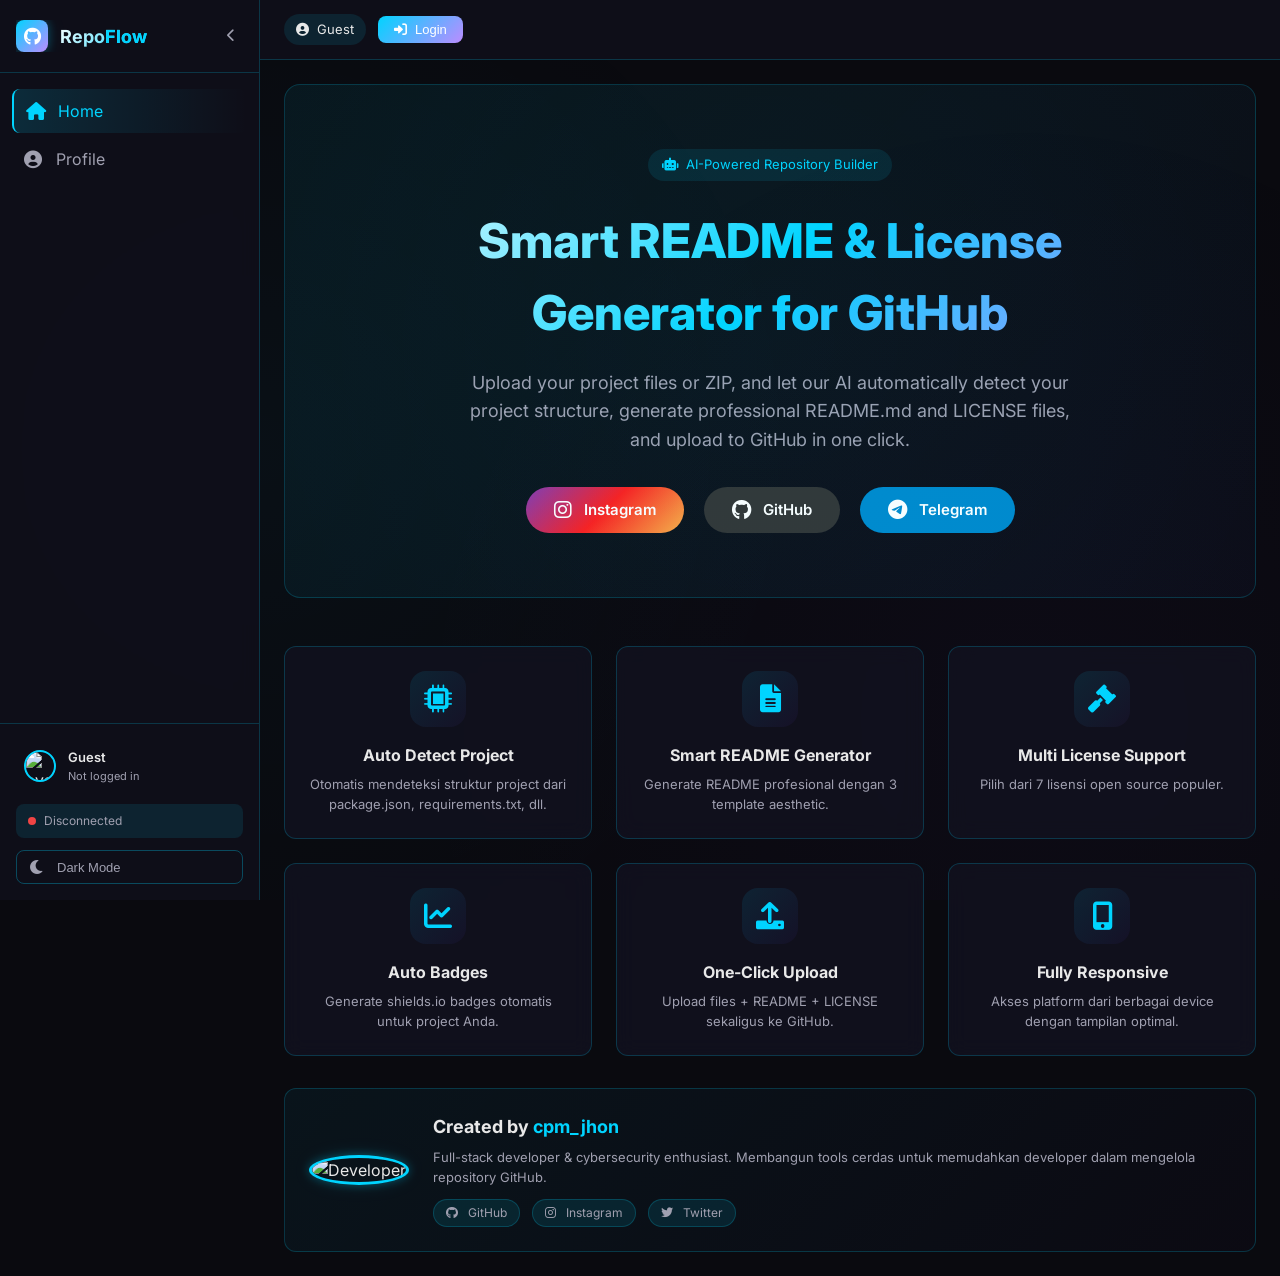
==== commit d768868e: "Add files via upload" ====
--- a/index.html
+++ b/index.html
@@ -5,7 +5,7 @@
   <meta name="viewport" content="width=device-width, initial-scale=1.0, user-scalable=yes, viewport-fit=cover">
   <title>RepoFlow Pro | Smart README & License Generator</title>
   <meta name="description" content="Smart GitHub repository management with auto-detect README & License generator">
-  <meta name="theme-color" content="#0d1117">
+  <meta name="theme-color" content="#0a0a0f">
   <!-- Google Fonts -->
   <link href="https://fonts.googleapis.com/css2?family=Inter:opsz,wght@14..32,300;400;500;600;700;800&family=JetBrains+Mono:wght@400;500;600&family=Orbitron:wght@400;500;600;700;800;900&display=swap" rel="stylesheet">
   <!-- Font Awesome -->
@@ -154,7 +154,7 @@
           </div>
         </div>
 
-        <!-- SMART UPLOAD PAGE -->
+        <!-- SMART UPLOAD PAGE - Files Mode -->
         <div class="page" id="uploadPage" style="display: none;">
           <div class="tabs">
             <button class="tab active" data-mode="mode1"><i class="fas fa-file"></i> Upload Files</button>
@@ -172,49 +172,20 @@
                   <input type="file" id="fileInputModern1" webkitdirectory multiple style="display:none">
                 </div>
                 
-                <!-- Smart Detection Panel -->
                 <div id="detectionPanel" class="smart-panel" style="display: none;">
-                  <div class="mode-toggle">
-                    <button class="mode-btn active" data-mode="auto">🤖 Auto Mode</button>
-                    <button class="mode-btn" data-mode="manual">✏️ Manual Mode</button>
-                  </div>
-                  
-                  <div id="autoModePanel">
-                    <div class="detection-badge" id="detectionBadge">
-                      <i class="fas fa-microchip"></i> Analyzing project structure...
-                    </div>
-                    <div id="projectInfo" class="mt-16"></div>
-                    <div id="fileTreePreview" class="file-tree mt-16"></div>
-                  </div>
-                  
-                  <div id="manualModePanel" style="display: none;">
-                    <div class="form-group">
-                      <label class="form-label">Project Name</label>
-                      <input type="text" id="manualProjectName" class="form-input" placeholder="My Awesome Project">
-                    </div>
-                    <div class="form-group">
-                      <label class="form-label">Description</label>
-                      <textarea id="manualProjectDesc" class="form-textarea" rows="3" placeholder="Project description"></textarea>
-                    </div>
-                    <div class="form-group">
-                      <label class="form-label">Tech Stack (comma separated)</label>
-                      <input type="text" id="manualTechStack" class="form-input" placeholder="Node.js, React, MongoDB">
-                    </div>
-                  </div>
-                  
-                  <!-- Conflict Resolution Panel -->
-                  <div id="conflictPanel" class="conflict-options" style="display: none;">
-                    <strong><i class="fas fa-exclamation-triangle"></i> README.md / LICENSE already exists</strong>
-                    <p class="mt-8">What would you like to do?</p>
-                    <div class="btn-group">
-                      <button class="btn btn-secondary" id="conflictReplaceBtn"><i class="fas fa-exchange-alt"></i> Replace</button>
-                      <button class="btn btn-secondary" id="conflictMergeBtn"><i class="fas fa-code-branch"></i> Merge</button>
-                      <button class="btn btn-secondary" id="conflictSkipBtn"><i class="fas fa-times"></i> Skip</button>
-                    </div>
-                  </div>
-                </div>
-                
-                <!-- README & License Generator Section -->
+                  <div class="detection-badge" id="detectionBadge">
+                    <i class="fas fa-microchip"></i> Analyzing project structure...
+                  </div>
+                  <div id="projectInfo" class="mt-16"></div>
+                  <div id="fileTreePreview" class="file-tree mt-16"></div>
+                  <div id="existingFilesInfo" class="mt-16" style="display: none;">
+                    <div class="detection-badge" style="background:rgba(0,212,255,0.1); border-color:var(--accent-cyan); color:var(--accent-cyan);">
+                      <i class="fas fa-check-circle"></i> README.md and/or LICENSE already exist in your project
+                    </div>
+                    <p class="mt-8 form-helper">System will use your existing files. No new files will be generated.</p>
+                  </div>
+                </div>
+                
                 <div id="generatorSection" class="generator-section" style="display: none;">
                   <div class="template-selector">
                     <label class="form-label">README Template Style</label>
@@ -227,29 +198,28 @@
                   
                   <div class="generator-layout">
                     <div class="generator-form">
-                      <div class="form-section"><h4><i class="fas fa-star"></i> Basic Information</h4>
+                      <div class="form-section"><h4><i class="fas fa-edit"></i> Edit README Content</h4>
                         <div class="form-group"><label class="form-label">Project Name</label><input type="text" id="projectName" class="form-input" placeholder="My Awesome Project"></div>
                         <div class="form-group"><label class="form-label">Tagline / Slogan</label><input type="text" id="projectTagline" class="form-input" placeholder="⚡ Next-gen Tool ⚡"></div>
                         <div class="form-group"><label class="form-label">Description</label><textarea id="projectDesc" class="form-textarea" rows="3" placeholder="Project description"></textarea></div>
                       </div>
-                      <div class="form-section"><h4><i class="fas fa-list-check"></i> Features</h4>
+                      <div class="form-section"><h4><i class="fas fa-list-check"></i> Features (Edit)</h4>
                         <div id="featuresList" class="dynamic-list"></div>
                         <button type="button" class="add-btn" id="addFeatureBtn"><i class="fas fa-plus"></i> Add Feature</button>
                       </div>
-                      <div class="form-section"><h4><i class="fas fa-cubes"></i> Tech Stack</h4>
+                      <div class="form-section"><h4><i class="fas fa-cubes"></i> Tech Stack (Edit)</h4>
                         <div id="techTags" class="tag-input-container"></div>
                       </div>
-                      <div class="form-section"><h4><i class="fas fa-code"></i> Installation & Usage</h4>
+                      <div class="form-section"><h4><i class="fas fa-code"></i> Installation & Usage (Edit)</h4>
                         <div class="form-group"><label class="form-label">Installation Steps</label><textarea id="installSteps" class="form-textarea" rows="3" placeholder="npm install&#10;npm start"></textarea></div>
                         <div class="form-group"><label class="form-label">Usage / Commands</label><textarea id="usageSteps" class="form-textarea" rows="3" placeholder="npm run dev"></textarea></div>
                       </div>
-                      <div class="form-section"><h4><i class="fas fa-user-astronaut"></i> Author Info</h4>
+                      <div class="form-section"><h4><i class="fas fa-user-astronaut"></i> Author Info (Edit)</h4>
                         <div class="form-group"><label class="form-label">Author Name</label><input type="text" id="authorName" class="form-input"></div>
                         <div class="form-group"><label class="form-label">GitHub Username</label><input type="text" id="socialGithub" class="form-input"></div>
                         <div class="form-group"><label class="form-label">Instagram Username</label><input type="text" id="socialInstagram" class="form-input"></div>
                       </div>
                       
-                      <!-- License Selector -->
                       <div class="form-section"><h4><i class="fas fa-gavel"></i> License Selection</h4>
                         <label class="checkbox-wrapper"><input type="checkbox" id="enableLicense" checked> <span>Add LICENSE file to repository</span></label>
                         <div id="licenseSelector" class="license-selector">
@@ -276,10 +246,10 @@
                   </div>
                 </div>
                 
-                <div class="form-group mt-20"><label class="form-label">Target Repository</label><input type="text" id="targetRepoName" class="form-input" placeholder="repository-name"></div>
-                <div class="form-group"><label class="form-label">Branch</label><input type="text" id="branchName" value="main" class="form-input"></div>
-                <div class="form-group"><label class="form-label">Commit Message</label><input type="text" id="commitMsg" value="Initial commit via RepoFlow Smart Upload" class="form-input"></div>
-                <div id="fileListModern" class="file-list mt-20" style="display:none"></div>
+                <div class="form-group mt-20"><label class="form-label">Target Repository</label><input type="text" id="targetRepoName1" class="form-input" placeholder="repository-name"></div>
+                <div class="form-group"><label class="form-label">Branch</label><input type="text" id="branchName1" value="main" class="form-input"></div>
+                <div class="form-group"><label class="form-label">Commit Message</label><input type="text" id="commitMsg1" value="Initial commit via RepoFlow Smart Upload" class="form-input"></div>
+                <div id="fileListModern1" class="file-list mt-20" style="display:none"></div>
                 <button id="startSmartUploadBtn" class="btn btn-primary btn-full mt-20" style="display:none"><i class="fas fa-rocket"></i> Smart Upload to GitHub</button>
               </div>
             </div>
@@ -292,11 +262,84 @@
                 <div class="dropzone" id="dropZone2">
                   <i class="fas fa-file-archive"></i>
                   <p>Drag & drop ZIP file di sini atau klik untuk memilih</p>
-                  <p class="form-helper mt-8">Sistem akan otomatis mengekstrak dan menganalisis project Anda</p>
+                  <p class="form-helper mt-8">Sistem akan otomatis mengekstrak, menganalisis, dan generate README & LICENSE untuk project Anda</p>
                   <input type="file" id="fileInputModern2" accept=".zip" style="display:none">
                 </div>
-                <div id="zipDetectionPanel" class="smart-panel" style="display: none;"></div>
-                <div id="zipGeneratorSection" class="generator-section" style="display: none;"></div>
+                
+                <div id="zipDetectionPanel" class="smart-panel" style="display: none;">
+                  <div class="detection-badge" id="zipDetectionBadge">
+                    <i class="fas fa-microchip"></i> Analyzing ZIP project structure...
+                  </div>
+                  <div id="zipProjectInfo" class="mt-16"></div>
+                  <div id="zipFileTreePreview" class="file-tree mt-16"></div>
+                  <div id="zipExistingFilesInfo" class="mt-16" style="display: none;">
+                    <div class="detection-badge" style="background:rgba(0,212,255,0.1); border-color:var(--accent-cyan); color:var(--accent-cyan);">
+                      <i class="fas fa-check-circle"></i> README.md and/or LICENSE already exist in your ZIP
+                    </div>
+                    <p class="mt-8 form-helper">System will use your existing files. No new files will be generated.</p>
+                  </div>
+                </div>
+                
+                <div id="zipGeneratorSection" class="generator-section" style="display: none;">
+                  <div class="template-selector">
+                    <label class="form-label">README Template Style</label>
+                    <div class="template-buttons">
+                      <button class="btn btn-secondary zip-template-btn active" data-template="cyberpunk"><i class="fas fa-robot"></i> Cyberpunk</button>
+                      <button class="btn btn-secondary zip-template-btn" data-template="minimal"><i class="fas fa-circle"></i> Minimal</button>
+                      <button class="btn btn-secondary zip-template-btn" data-template="clean"><i class="fas fa-brush"></i> Clean Pro</button>
+                    </div>
+                  </div>
+                  
+                  <div class="generator-layout">
+                    <div class="generator-form">
+                      <div class="form-section"><h4><i class="fas fa-edit"></i> Edit README Content</h4>
+                        <div class="form-group"><label class="form-label">Project Name</label><input type="text" id="zipProjectName" class="form-input" placeholder="My Awesome Project"></div>
+                        <div class="form-group"><label class="form-label">Tagline / Slogan</label><input type="text" id="zipProjectTagline" class="form-input" placeholder="⚡ Next-gen Tool ⚡"></div>
+                        <div class="form-group"><label class="form-label">Description</label><textarea id="zipProjectDesc" class="form-textarea" rows="3" placeholder="Project description"></textarea></div>
+                      </div>
+                      <div class="form-section"><h4><i class="fas fa-list-check"></i> Features (Edit)</h4>
+                        <div id="zipFeaturesList" class="dynamic-list"></div>
+                        <button type="button" class="add-btn" id="zipAddFeatureBtn"><i class="fas fa-plus"></i> Add Feature</button>
+                      </div>
+                      <div class="form-section"><h4><i class="fas fa-cubes"></i> Tech Stack (Edit)</h4>
+                        <div id="zipTechTags" class="tag-input-container"></div>
+                      </div>
+                      <div class="form-section"><h4><i class="fas fa-code"></i> Installation & Usage (Edit)</h4>
+                        <div class="form-group"><label class="form-label">Installation Steps</label><textarea id="zipInstallSteps" class="form-textarea" rows="3" placeholder="npm install&#10;npm start"></textarea></div>
+                        <div class="form-group"><label class="form-label">Usage / Commands</label><textarea id="zipUsageSteps" class="form-textarea" rows="3" placeholder="npm run dev"></textarea></div>
+                      </div>
+                      <div class="form-section"><h4><i class="fas fa-user-astronaut"></i> Author Info (Edit)</h4>
+                        <div class="form-group"><label class="form-label">Author Name</label><input type="text" id="zipAuthorName" class="form-input"></div>
+                        <div class="form-group"><label class="form-label">GitHub Username</label><input type="text" id="zipSocialGithub" class="form-input"></div>
+                        <div class="form-group"><label class="form-label">Instagram Username</label><input type="text" id="zipSocialInstagram" class="form-input"></div>
+                      </div>
+                      
+                      <div class="form-section"><h4><i class="fas fa-gavel"></i> License Selection</h4>
+                        <label class="checkbox-wrapper"><input type="checkbox" id="zipEnableLicense" checked> <span>Add LICENSE file to repository</span></label>
+                        <div id="zipLicenseSelector" class="license-selector">
+                          <div class="license-option"><input type="radio" name="zipLicenseType" id="zipLicenseMIT" value="mit" checked><label for="zipLicenseMIT">MIT License</label><span class="license-badge">Popular</span></div>
+                          <div class="license-option"><input type="radio" name="zipLicenseType" id="zipLicenseGPL" value="gpl-3.0"><label for="zipLicenseGPL">GNU General Public License v3.0</label><span class="license-badge">GPL-3.0</span></div>
+                          <div class="license-option"><input type="radio" name="zipLicenseType" id="zipLicenseApache" value="apache-2.0"><label for="zipLicenseApache">Apache License 2.0</label><span class="license-badge">Apache-2.0</span></div>
+                          <div class="license-option"><input type="radio" name="zipLicenseType" id="zipLicenseBSD" value="bsd-3-clause"><label for="zipLicenseBSD">BSD 3-Clause License</label><span class="license-badge">BSD-3</span></div>
+                          <div class="license-option"><input type="radio" name="zipLicenseType" id="zipLicenseISC" value="isc"><label for="zipLicenseISC">ISC License</label><span class="license-badge">ISC</span></div>
+                          <div class="license-option"><input type="radio" name="zipLicenseType" id="zipLicenseCC0" value="cc0-1.0"><label for="zipLicenseCC0">Creative Commons Zero v1.0 Universal</label><span class="license-badge">CC0-1.0</span></div>
+                          <div class="license-option"><input type="radio" name="zipLicenseType" id="zipLicenseUnlicense" value="unlicense"><label for="zipLicenseUnlicense">The Unlicense</label><span class="license-badge">Public Domain</span></div>
+                        </div>
+                        <div class="form-helper mt-8"><i class="fas fa-info-circle"></i> <a href="#" id="zipLicenseInfoLink" class="license-link" target="_blank">View license details</a></div>
+                      </div>
+                    </div>
+                    <div class="generator-preview">
+                      <div class="preview-header"><i class="fas fa-eye"></i> Live Preview <span class="preview-badge">README.md</span></div>
+                      <div class="preview-content" id="zipReadmePreview"></div>
+                      <div class="preview-actions">
+                        <button class="btn btn-secondary" id="zipCopyMarkdownBtn"><i class="fas fa-copy"></i> Copy README</button>
+                        <button class="btn btn-primary" id="zipDownloadReadmeBtn"><i class="fas fa-download"></i> Download README.md</button>
+                        <button class="btn btn-primary" id="zipDownloadLicenseBtn"><i class="fas fa-file-contract"></i> Download LICENSE</button>
+                      </div>
+                    </div>
+                  </div>
+                </div>
+                
                 <div class="form-group mt-20"><label class="form-label">Target Repository</label><input type="text" id="targetRepoName2" class="form-input" placeholder="repository-name"></div>
                 <div class="form-group"><label class="form-label">Branch</label><input type="text" id="branchName2" value="main" class="form-input"></div>
                 <div class="form-group"><label class="form-label">Commit Message</label><input type="text" id="commitMsg2" value="Initial commit via RepoFlow Smart Upload" class="form-input"></div>
@@ -345,7 +388,7 @@
 
   <!-- Clone Modal -->
   <div class="modal" id="cloneModal"><div class="modal-content"><div class="modal-header"><h3><i class="fas fa-code-branch"></i> Clone Repository</h3><button class="modal-close" id="closeCloneModalBtn">&times;</button></div><div class="modal-body"><p>Clone with HTTPS:</p><div class="clone-url"><code id="cloneUrlText"></code><button class="btn btn-secondary" id="copyCloneUrlBtn">Copy</button></div><p style="margin-top:16px">Run this command:</p><div class="clone-url"><code>git clone <span id="cloneCommandText"></span></code></div></div><div class="modal-footer"><button class="btn btn-secondary" id="closeCloneModalFooterBtn">Close</button></div></div></div>
-
-   <script src="js/script.js"></script>
+<script src="js/script.js"></script>
+
 </body>
 </html>
--- a/css/style.css
+++ b/css/style.css
@@ -213,221 +213,232 @@
     .quick-action-card i { font-size: 24px; color: var(--accent-cyan); margin-bottom: 12px; }
     .quick-action-card span { font-size: 14px; font-weight: 500; }
     
-    /* Profile Page Styles */
-    .profile-card {
+    /* ========================================
+       PROFILE PAGE - NEW DESIGN
+       Inspired by ditzzx.my.id/developer
+       ======================================== */
+    
+    .profile-container {
+      max-width: 1000px;
+      margin: 0 auto;
+    }
+    
+    /* Hero Section */
+    .profile-hero-section {
+      text-align: center;
+      margin-bottom: 48px;
+      position: relative;
+    }
+    
+    .profile-hero-badge {
+      display: inline-flex;
+      align-items: center;
+      gap: 8px;
+      background: rgba(0,212,255,0.1);
+      padding: 6px 14px;
+      border-radius: 40px;
+      font-size: 12px;
+      color: var(--accent-cyan);
+      margin-bottom: 24px;
+    }
+    
+    .profile-hero-title {
+      font-size: 48px;
+      font-weight: 800;
+      margin-bottom: 20px;
+      background: linear-gradient(135deg, #fff, var(--accent-cyan));
+      -webkit-background-clip: text;
+      background-clip: text;
+      color: transparent;
+    }
+    
+    .profile-hero-subtitle {
+      font-size: 18px;
+      color: var(--text-secondary);
+      max-width: 600px;
+      margin: 0 auto;
+      line-height: 1.6;
+    }
+    
+    /* Credits Section */
+    .credits-section {
+      margin-bottom: 48px;
+    }
+    
+    .section-header {
+      margin-bottom: 32px;
+      position: relative;
+      display: inline-block;
+    }
+    
+    .section-number {
+      font-size: 14px;
+      color: var(--accent-cyan);
+      font-family: monospace;
+      margin-bottom: 8px;
+    }
+    
+    .section-title {
+      font-size: 28px;
+      font-weight: 700;
+      background: linear-gradient(135deg, var(--text-primary), var(--accent-cyan));
+      -webkit-background-clip: text;
+      background-clip: text;
+      color: transparent;
+    }
+    
+    .credits-grid {
+      display: grid;
+      grid-template-columns: repeat(2, 1fr);
+      gap: 24px;
+    }
+    
+    .credit-card {
       background: rgba(17,17,31,0.9);
       backdrop-filter: blur(10px);
       border: 1px solid rgba(0,212,255,0.2);
       border-radius: var(--radius-xl);
-      overflow: hidden;
-      max-width: 800px;
-      margin: 0 auto;
-    }
-    .profile-hero {
-      background: linear-gradient(135deg, rgba(0,212,255,0.1), rgba(124,58,237,0.05));
+      padding: 28px;
+      transition: var(--transition);
+    }
+    
+    .credit-card:hover {
+      border-color: rgba(0,212,255,0.5);
+      transform: translateY(-4px);
+      box-shadow: var(--glow-cyan);
+    }
+    
+    .credit-number {
+      font-size: 12px;
+      color: var(--accent-cyan);
+      font-family: monospace;
+      margin-bottom: 16px;
+    }
+    
+    .credit-name {
+      font-size: 24px;
+      font-weight: 700;
+      margin-bottom: 8px;
+      color: var(--text-primary);
+    }
+    
+    .credit-role {
+      font-size: 14px;
+      color: var(--accent-cyan);
+      margin-bottom: 16px;
+    }
+    
+    .credit-desc {
+      font-size: 14px;
+      color: var(--text-secondary);
+      line-height: 1.6;
+    }
+    
+    /* Colophon Section */
+    .colophon-section {
+      margin-bottom: 48px;
+    }
+    
+    .colophon-card {
+      background: linear-gradient(135deg, rgba(0,212,255,0.05), rgba(124,58,237,0.02));
+      border: 1px solid rgba(0,212,255,0.3);
+      border-radius: var(--radius-xl);
       padding: 32px;
-      text-align: center;
-      border-bottom: 1px solid rgba(0,212,255,0.2);
-    }
-    .profile-avatar-wrap { display: inline-block; position: relative; }
-    .profile-avatar-big {
-      width: 100px;
-      height: 100px;
-      border-radius: 50%;
-      object-fit: cover;
-      border: 4px solid var(--accent-cyan);
-      box-shadow: var(--glow-cyan);
-    }
-    .profile-body { padding: 32px; }
-    .profile-center { text-align: center; margin-bottom: 32px; }
-    .profile-name-big {
-      font-size: 28px;
-      font-weight: 700;
-      margin-bottom: 12px;
-      background: linear-gradient(135deg, var(--text-primary), var(--accent-cyan));
-      -webkit-background-clip: text;
-      background-clip: text;
-      color: transparent;
-    }
-    .profile-desc {
+    }
+    
+    .colophon-title {
+      font-size: 20px;
+      font-weight: 600;
+      margin-bottom: 16px;
+      color: var(--accent-cyan);
+    }
+    
+    .colophon-text {
+      font-size: 14px;
       color: var(--text-secondary);
-      font-size: 14px;
-      line-height: 1.6;
-      max-width: 500px;
-      margin: 0 auto 20px;
-    }
-    .chip-row {
+      line-height: 1.7;
+    }
+    
+    .tech-stack {
       display: flex;
-      gap: 10px;
       flex-wrap: wrap;
-      justify-content: center;
-    }
-    .chip {
+      gap: 12px;
+      margin-top: 20px;
+    }
+    
+    .tech-tag {
       background: rgba(0,212,255,0.1);
-      border: 1px solid rgba(0,212,255,0.2);
-      padding: 6px 14px;
+      border: 1px solid rgba(0,212,255,0.3);
+      padding: 6px 16px;
       border-radius: 30px;
       font-size: 12px;
-      color: var(--text-secondary);
-      transition: var(--transition);
-    }
-    .chip:hover {
-      border-color: var(--accent-cyan);
-      color: var(--accent-cyan);
-    }
-    .stat-grid-2 {
+      color: var(--accent-cyan);
+    }
+    
+    /* Stats Section */
+    .stats-section {
+      margin-bottom: 48px;
+    }
+    
+    .stats-grid-4 {
       display: grid;
       grid-template-columns: repeat(4, 1fr);
-      gap: 16px;
-      margin-bottom: 24px;
-    }
-    .stat-grid-2 .stat-card {
-      background: rgba(0,212,255,0.05);
+      gap: 20px;
+    }
+    
+    .stat-item {
+      background: rgba(17,17,31,0.9);
+      backdrop-filter: blur(10px);
       border: 1px solid rgba(0,212,255,0.2);
       border-radius: var(--radius-lg);
-      padding: 16px;
+      padding: 20px;
       text-align: center;
-    }
-    .stat-grid-2 .stat-card .k {
-      font-size: 11px;
-      color: var(--accent-cyan);
-      text-transform: uppercase;
-      letter-spacing: 1px;
+      transition: var(--transition);
+    }
+    
+    .stat-item:hover {
+      border-color: rgba(0,212,255,0.5);
+      transform: translateY(-2px);
+    }
+    
+    .stat-number {
+      font-size: 32px;
+      font-weight: 700;
+      color: var(--accent-cyan);
       margin-bottom: 8px;
     }
-    .stat-grid-2 .stat-card .v {
-      font-size: 14px;
-      font-weight: 600;
-      color: var(--text-primary);
-    }
-    .social-media-section {
-      margin-top: 24px;
-      padding-top: 24px;
-      border-top: 1px solid rgba(0,212,255,0.2);
-    }
-    .social-links-grid {
+    
+    .stat-label {
+      font-size: 13px;
+      color: var(--text-secondary);
+    }
+    
+    /* Social Links */
+    .social-links {
       display: flex;
       gap: 16px;
       justify-content: center;
+      margin-top: 32px;
       flex-wrap: wrap;
     }
-    .social-link-card {
+    
+    .social-link {
       background: rgba(0,212,255,0.05);
       border: 1px solid rgba(0,212,255,0.2);
-      border-radius: var(--radius-lg);
-      padding: 16px 24px;
-      display: flex;
-      align-items: center;
-      gap: 12px;
-      cursor: pointer;
-      transition: var(--transition);
-      text-decoration: none;
-      color: var(--text-secondary);
-    }
-    .social-link-card:hover {
-      border-color: var(--accent-cyan);
-      transform: translateY(-2px);
-      color: var(--accent-cyan);
-    }
-    .social-link-card i { font-size: 24px; }
-    .social-link-card span { font-size: 14px; font-weight: 500; }
-    .tool-btn {
-      background: rgba(0,212,255,0.05);
-      border: 1px solid rgba(0,212,255,0.2);
-      padding: 10px 20px;
       border-radius: var(--radius-md);
-      color: var(--text-secondary);
-      cursor: pointer;
-      transition: var(--transition);
+      padding: 12px 24px;
       display: inline-flex;
       align-items: center;
-      gap: 8px;
-      font-size: 13px;
-    }
-    .tool-btn:hover {
-      background: rgba(0,212,255,0.1);
+      gap: 10px;
+      color: var(--text-secondary);
+      text-decoration: none;
+      transition: var(--transition);
+    }
+    
+    .social-link:hover {
       border-color: var(--accent-cyan);
       color: var(--accent-cyan);
-    }
-    
-    /* Smart Generator Panel */
-    .smart-panel {
-      background: linear-gradient(135deg, rgba(0,212,255,0.05), rgba(124,58,237,0.02));
-      border: 1px solid rgba(0,212,255,0.3);
-      border-radius: var(--radius-lg);
-      padding: 20px;
-      margin-top: 20px;
-    }
-    
-    .mode-toggle {
-      display: flex;
-      gap: 12px;
-      background: rgba(0,212,255,0.1);
-      border-radius: 40px;
-      padding: 4px;
-      width: fit-content;
-      margin-bottom: 20px;
-    }
-    
-    .mode-btn {
-      padding: 8px 20px;
-      border-radius: 40px;
-      background: none;
-      border: none;
-      color: var(--text-secondary);
-      cursor: pointer;
-      transition: var(--transition);
-      font-size: 13px;
-      font-weight: 500;
-    }
-    
-    .mode-btn.active {
-      background: linear-gradient(135deg, var(--accent-cyan), var(--accent-purple));
-      color: white;
-      box-shadow: var(--glow-cyan);
-    }
-    
-    .detection-badge {
-      display: inline-flex;
-      align-items: center;
-      gap: 8px;
-      background: rgba(16,185,129,0.1);
-      border: 1px solid var(--accent-success);
-      border-radius: 30px;
-      padding: 6px 14px;
-      font-size: 12px;
-      color: var(--accent-success);
-    }
-    
-    .badge-list {
-      display: flex;
-      gap: 8px;
-      flex-wrap: wrap;
-      margin-top: 8px;
-    }
-    
-    .badge {
-      background: rgba(0,212,255,0.1);
-      padding: 4px 12px;
-      border-radius: 20px;
-      font-size: 11px;
-      font-family: monospace;
-      color: var(--accent-cyan);
-    }
-    
-    .conflict-options {
-      background: rgba(239,68,68,0.1);
-      border: 1px solid var(--accent-danger);
-      border-radius: var(--radius-md);
-      padding: 16px;
-      margin-top: 16px;
-    }
-    
-    .conflict-options .btn-group {
-      display: flex;
-      gap: 12px;
-      margin-top: 12px;
-      flex-wrap: wrap;
+      transform: translateY(-2px);
     }
     
     /* Buttons */
@@ -482,9 +493,6 @@
     .preview-header { display: flex; justify-content: space-between; align-items: center; padding: 16px 20px; background: rgba(0,212,255,0.05); border-bottom: 1px solid rgba(0,212,255,0.2); }
     .preview-badge { background: rgba(0,212,255,0.1); padding: 4px 12px; border-radius: 20px; font-size: 12px; color: var(--accent-cyan); }
     .preview-content { padding: 20px; max-height: 500px; overflow-y: auto; font-size: 13px; line-height: 1.6; }
-    .preview-content h1, .preview-content h2, .preview-content h3 { margin-top: 16px; margin-bottom: 8px; }
-    .preview-content code { background: rgba(0,212,255,0.1); padding: 2px 6px; border-radius: 4px; font-family: monospace; }
-    .preview-content pre { background: rgba(10,10,15,0.8); padding: 12px; border-radius: 8px; overflow-x: auto; }
     .preview-actions { padding: 16px 20px; border-top: 1px solid rgba(0,212,255,0.2); display: flex; gap: 12px; justify-content: flex-end; flex-wrap: wrap; }
     .form-section { margin-bottom: 20px; padding-bottom: 16px; border-bottom: 1px solid rgba(0,212,255,0.2); }
     .form-section h4 { font-size: 14px; margin-bottom: 12px; color: var(--accent-cyan); display: flex; align-items: center; gap: 8px; }
@@ -584,8 +592,9 @@
       .quick-actions-grid { grid-template-columns: repeat(2, 1fr); }
       .dashboard-grid { grid-template-columns: 1fr; }
       .stats-grid { grid-template-columns: repeat(2, 1fr); }
-      .stat-grid-2 { grid-template-columns: repeat(2, 1fr); }
-      .generator-layout { grid-template-columns: 1fr; }
+      .stats-grid-4 { grid-template-columns: repeat(2, 1fr); }
+      .credits-grid { grid-template-columns: 1fr; }
+      .profile-hero-title { font-size: 36px; }
     }
     @media (max-width: 768px) {
       .hero-title { font-size: 32px; }
@@ -593,19 +602,18 @@
       .features-grid { grid-template-columns: 1fr; }
       .quick-actions-grid { grid-template-columns: 1fr; }
       .stats-grid { grid-template-columns: 1fr; }
-      .stat-grid-2 { grid-template-columns: 1fr; }
+      .stats-grid-4 { grid-template-columns: 1fr; }
       .pages-container { padding: 16px; }
       .social-buttons { flex-direction: column; align-items: stretch; }
       .card-header, .card-body { padding: 16px; }
-      .social-links-grid { flex-direction: column; align-items: stretch; }
-      .social-link-card { justify-content: center; }
-      .profile-name-big { font-size: 22px; }
-      .profile-body { padding: 20px; }
-      .preview-actions { flex-direction: column; }
-      .preview-actions .btn { width: 100%; }
+      .profile-hero-title { font-size: 28px; }
+      .profile-hero-subtitle { font-size: 16px; }
+      .section-title { font-size: 24px; }
+      .credit-name { font-size: 20px; }
     }
     @media (max-width: 480px) {
       .hero-title { font-size: 28px; }
       .hero-subtitle { font-size: 16px; }
+      .profile-hero-title { font-size: 24px; }
     }
  
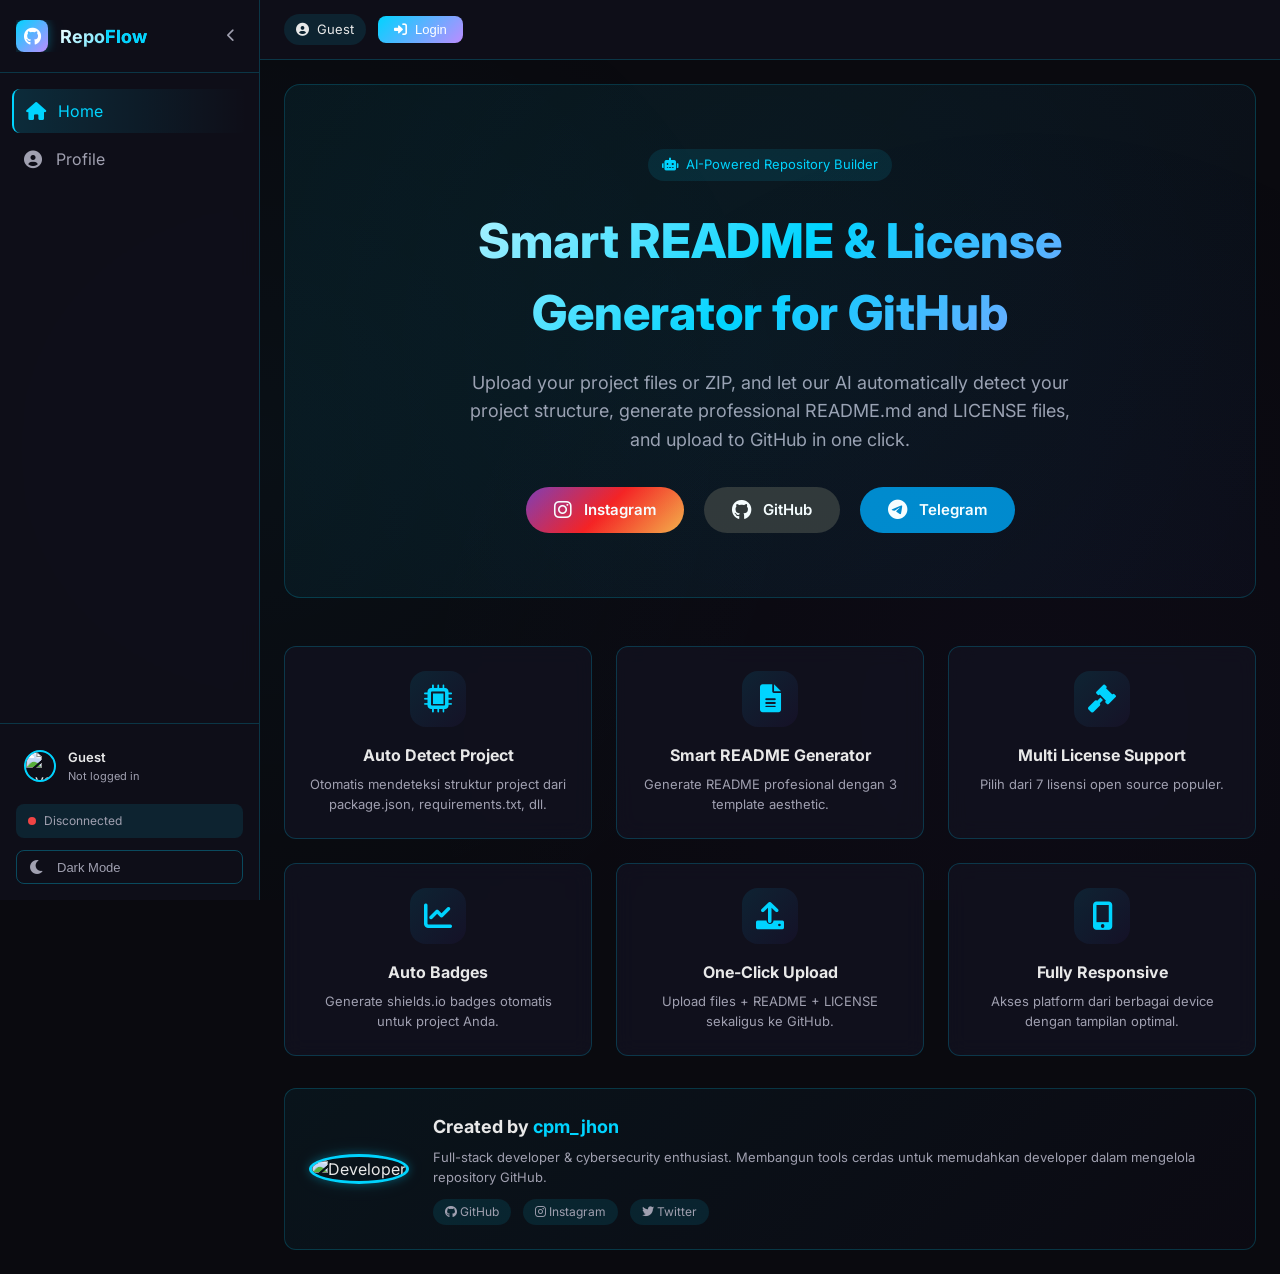
==== commit 4c567af3: "Add files via upload" ====
--- a/index.html
+++ b/index.html
@@ -3,8 +3,8 @@
 <head>
   <meta charset="UTF-8">
   <meta name="viewport" content="width=device-width, initial-scale=1.0, user-scalable=yes, viewport-fit=cover">
-  <title>RepoFlow Pro | Smart README & License Generator</title>
-  <meta name="description" content="Smart GitHub repository management with auto-detect README & License generator">
+  <title>RepoFlow Pro | Professional GitHub Manager</title>
+  <meta name="description" content="Professional GitHub repository management platform">
   <meta name="theme-color" content="#0a0a0f">
   <!-- Google Fonts -->
   <link href="https://fonts.googleapis.com/css2?family=Inter:opsz,wght@14..32,300;400;500;600;700;800&family=JetBrains+Mono:wght@400;500;600&family=Orbitron:wght@400;500;600;700;800;900&display=swap" rel="stylesheet">
@@ -16,7 +16,7 @@
   <script src="https://cdn.jsdelivr.net/npm/marked/marked.min.js"></script>
   <!-- Chart.js -->
   <script src="https://cdn.jsdelivr.net/npm/chart.js@4.4.0/dist/chart.umd.min.js"></script>
- <link rel="stylesheet" href="css/style.css">
+  <link rel="stylesheet" href="css/style.css">
 </head>
 <body>
   <div class="app">
@@ -154,7 +154,7 @@
           </div>
         </div>
 
-        <!-- SMART UPLOAD PAGE - Files Mode -->
+        <!-- SMART UPLOAD PAGE -->
         <div class="page" id="uploadPage" style="display: none;">
           <div class="tabs">
             <button class="tab active" data-mode="mode1"><i class="fas fa-file"></i> Upload Files</button>
@@ -355,17 +355,120 @@
           <div class="card"><div class="card-header"><h2><i class="fas fa-book"></i> Repositories</h2><button id="refreshReposBtn" class="btn btn-secondary" style="margin-left:auto"><i class="fas fa-sync-alt"></i> Refresh</button></div><div class="card-body"><div class="form-group"><input type="text" id="repoSearchInput" class="form-input" placeholder="Search repositories..."></div><div id="repoListContainerEnhanced" class="repos-grid"></div></div></div>
         </div>
 
-        <!-- PROFILE PAGE -->
+        <!-- PROFILE PAGE - NEW DESIGN (Like ditzzx.my.id/developer) -->
         <div class="page" id="profilePage" style="display: none;">
-          <div class="profile-card">
-            <div class="profile-hero"><div class="profile-avatar-wrap"><img class="profile-avatar-big" id="profileAvatar" src="https://i.ibb.co.com/chGXxvw1/avt.jpg" alt="avatar"></div></div>
-            <div class="profile-body">
-              <div class="profile-center"><div class="profile-name-big" id="profileName">jhon ofc</div>
-              <div class="profile-desc" id="profileBio">JHON PRODUCTION dengan ketertarikan pada bidang teknologi. Memulai dari eksplorasi AI, kemudian memperluas fokus ke pengembangan web. Mengutamakan pembuatan antarmuka yang konsisten, rapi, dan mudah digunakan.</div>
-              <div class="chip-row"><div class="chip">JHON PRODUCTION</div><div class="chip">Web Development</div><div class="chip">UI / UX</div><div class="chip">Frontend</div></div></div>
-              <div class="stat-grid-2"><div class="stat-card"><div class="k">FOKUS</div><div class="v">UI / UX</div></div><div class="stat-card"><div class="k">PROJECT</div><div class="v">jhon_tools</div></div><div class="stat-card"><div class="k">STACK</div><div class="v">HTML • CSS • JS</div></div><div class="stat-card"><div class="k">AKTIVITAS</div><div class="v">Upload Tools</div></div></div>
-              <div class="social-media-section"><div class="social-links-grid"><a href="https://github.com/cpm_jhon" target="_blank" class="social-link-card github"><i class="fab fa-github"></i><span>GitHub</span></a><a href="https://instagram.com/jhon_production" target="_blank" class="social-link-card instagram"><i class="fab fa-instagram"></i><span>Instagram</span></a><a href="https://twitter.com/jhon_production" target="_blank" class="social-link-card twitter"><i class="fab fa-twitter"></i><span>Twitter</span></a><a href="https://t.me/jhon_production" target="_blank" class="social-link-card telegram"><i class="fab fa-telegram-plane"></i><span>Telegram</span></a></div></div>
-              <div style="margin-top:24px; display:flex; gap:12px; flex-wrap:wrap; justify-content:center;"><button class="tool-btn" onclick="navigateTo('dashboard')"><i class="fa-solid fa-gauge"></i> Back to Dashboard</button><button class="tool-btn" id="copyGithubBtn"><i class="fab fa-github"></i> Copy GitHub</button><button class="tool-btn" id="copyInstagramBtn"><i class="fab fa-instagram"></i> Copy Instagram</button></div>
+          <div class="profile-container">
+            <!-- Hero Section -->
+            <div class="profile-hero-section">
+              <div class="profile-hero-badge">
+                <i class="fas fa-user-astronaut"></i> 03 — Developer
+              </div>
+              <h1 class="profile-hero-title">The People Behind It</h1>
+              <p class="profile-hero-subtitle">Dua entitas, satu tujuan — bikin tools yang berguna dan keren.</p>
+            </div>
+
+            <!-- Stats Section -->
+            <div class="stats-section">
+              <div class="stats-grid-4">
+                <div class="stat-item">
+                  <div class="stat-number" id="profileReposCount">0</div>
+                  <div class="stat-label">Repositories</div>
+                </div>
+                <div class="stat-item">
+                  <div class="stat-number" id="profileStarsCount">0</div>
+                  <div class="stat-label">Stars Earned</div>
+                </div>
+                <div class="stat-item">
+                  <div class="stat-number" id="profileForksCount">0</div>
+                  <div class="stat-label">Forks</div>
+                </div>
+                <div class="stat-item">
+                  <div class="stat-number">v3.0</div>
+                  <div class="stat-label">Version</div>
+                </div>
+              </div>
+            </div>
+
+            <!-- Credits Section -->
+            <div class="credits-section">
+              <div class="section-header">
+                <div class="section-number">01 — Credits</div>
+                <h2 class="section-title">Publisher & Creator</h2>
+              </div>
+              <div class="credits-grid">
+                <div class="credit-card">
+                  <div class="credit-number">01</div>
+                  <div class="credit-name">cpm_jhon</div>
+                  <div class="credit-role">Publisher & Owner</div>
+                  <div class="credit-desc">
+                    Otak di balik semua ini. cpm_jhon adalah publisher sekaligus pemilik project — yang punya ide, 
+                    yang nentuin arah, dan yang mastiin semua tools ini bisa berguna buat orang lain.
+                  </div>
+                </div>
+                <div class="credit-card">
+                  <div class="credit-number">02</div>
+                  <div class="credit-name">Claude AI</div>
+                  <div class="credit-role">AI Code Writer</div>
+                  <div class="credit-desc">
+                    Penulis kode di balik layar. Semua HTML, CSS, JavaScript, dan logika di website ini ditulis oleh Claude — 
+                    AI dari Anthropic yang ditugaskan cpm_jhon untuk mewujudkan setiap ide jadi kenyataan.
+                  </div>
+                </div>
+              </div>
+            </div>
+
+            <!-- Colophon Section -->
+            <div class="colophon-section">
+              <div class="section-header">
+                <div class="section-number">02 — Colophon</div>
+                <h2 class="section-title">How This Website Was Built</h2>
+              </div>
+              <div class="colophon-card">
+                <p class="colophon-text">
+                  Website ini dibangun dengan filosofi sederhana: kalau bisa diotomasi, otomasi aja. 
+                  cpm_jhon datang dengan ide dan kebutuhan, lalu Claude menerjemahkannya menjadi kode yang bersih dan fungsional. 
+                  Tidak ada framework besar — hanya HTML, CSS, dan Vanilla JS di sisi frontend, serta GitHub API untuk backend.
+                </p>
+                <div class="tech-stack">
+                  <span class="tech-tag">HTML5</span>
+                  <span class="tech-tag">CSS3</span>
+                  <span class="tech-tag">JavaScript (Vanilla)</span>
+                  <span class="tech-tag">GitHub API</span>
+                  <span class="tech-tag">Chart.js</span>
+                  <span class="tech-tag">Marked.js</span>
+                  <span class="tech-tag">JSZip</span>
+                  <span class="tech-tag">Font Awesome</span>
+                </div>
+              </div>
+            </div>
+
+            <!-- Social Links -->
+            <div class="social-links">
+              <a href="https://github.com/cpm_jhon" target="_blank" class="social-link">
+                <i class="fab fa-github"></i> GitHub
+              </a>
+              <a href="https://instagram.com/jhon_production" target="_blank" class="social-link">
+                <i class="fab fa-instagram"></i> Instagram
+              </a>
+              <a href="https://twitter.com/jhon_production" target="_blank" class="social-link">
+                <i class="fab fa-twitter"></i> Twitter
+              </a>
+              <a href="https://t.me/jhon_production" target="_blank" class="social-link">
+                <i class="fab fa-telegram-plane"></i> Telegram
+              </a>
+              <button class="social-link" id="copyGithubBtn">
+                <i class="fas fa-copy"></i> Copy GitHub
+              </button>
+              <button class="social-link" id="copyInstagramBtn">
+                <i class="fas fa-copy"></i> Copy Instagram
+              </button>
+            </div>
+
+            <!-- Back to Dashboard Button -->
+            <div style="margin-top: 32px; text-align: center;">
+              <button class="btn btn-primary" onclick="navigateTo('dashboard')">
+                <i class="fa-solid fa-gauge"></i> Back to Dashboard
+              </button>
             </div>
           </div>
         </div>
@@ -388,7 +491,8 @@
 
   <!-- Clone Modal -->
   <div class="modal" id="cloneModal"><div class="modal-content"><div class="modal-header"><h3><i class="fas fa-code-branch"></i> Clone Repository</h3><button class="modal-close" id="closeCloneModalBtn">&times;</button></div><div class="modal-body"><p>Clone with HTTPS:</p><div class="clone-url"><code id="cloneUrlText"></code><button class="btn btn-secondary" id="copyCloneUrlBtn">Copy</button></div><p style="margin-top:16px">Run this command:</p><div class="clone-url"><code>git clone <span id="cloneCommandText"></span></code></div></div><div class="modal-footer"><button class="btn btn-secondary" id="closeCloneModalFooterBtn">Close</button></div></div></div>
-<script src="js/script.js"></script>
-
+
+  <script src="js/script.js"></script>
+  
 </body>
 </html>
--- a/css/style.css
+++ b/css/style.css
@@ -213,232 +213,220 @@
     .quick-action-card i { font-size: 24px; color: var(--accent-cyan); margin-bottom: 12px; }
     .quick-action-card span { font-size: 14px; font-weight: 500; }
     
-    /* ========================================
-       PROFILE PAGE - NEW DESIGN
-       Inspired by ditzzx.my.id/developer
-       ======================================== */
-    
-    .profile-container {
-      max-width: 1000px;
+    /* Profile Page Styles */
+    .profile-card {
+      background: rgba(17,17,31,0.9);
+      backdrop-filter: blur(10px);
+      border: 1px solid rgba(0,212,255,0.2);
+      border-radius: var(--radius-xl);
+      overflow: hidden;
+      max-width: 800px;
       margin: 0 auto;
     }
-    
-    /* Hero Section */
-    .profile-hero-section {
+    .profile-hero {
+      background: linear-gradient(135deg, rgba(0,212,255,0.1), rgba(124,58,237,0.05));
+      padding: 32px;
       text-align: center;
-      margin-bottom: 48px;
-      position: relative;
-    }
-    
-    .profile-hero-badge {
-      display: inline-flex;
-      align-items: center;
-      gap: 8px;
-      background: rgba(0,212,255,0.1);
-      padding: 6px 14px;
-      border-radius: 40px;
-      font-size: 12px;
-      color: var(--accent-cyan);
-      margin-bottom: 24px;
-    }
-    
-    .profile-hero-title {
-      font-size: 48px;
-      font-weight: 800;
-      margin-bottom: 20px;
-      background: linear-gradient(135deg, #fff, var(--accent-cyan));
-      -webkit-background-clip: text;
-      background-clip: text;
-      color: transparent;
-    }
-    
-    .profile-hero-subtitle {
-      font-size: 18px;
-      color: var(--text-secondary);
-      max-width: 600px;
-      margin: 0 auto;
-      line-height: 1.6;
-    }
-    
-    /* Credits Section */
-    .credits-section {
-      margin-bottom: 48px;
-    }
-    
-    .section-header {
-      margin-bottom: 32px;
-      position: relative;
-      display: inline-block;
-    }
-    
-    .section-number {
-      font-size: 14px;
-      color: var(--accent-cyan);
-      font-family: monospace;
-      margin-bottom: 8px;
-    }
-    
-    .section-title {
+      border-bottom: 1px solid rgba(0,212,255,0.2);
+    }
+    .profile-avatar-wrap { display: inline-block; position: relative; }
+    .profile-avatar-big {
+      width: 100px;
+      height: 100px;
+      border-radius: 50%;
+      object-fit: cover;
+      border: 4px solid var(--accent-cyan);
+      box-shadow: var(--glow-cyan);
+    }
+    .profile-body { padding: 32px; }
+    .profile-center { text-align: center; margin-bottom: 32px; }
+    .profile-name-big {
       font-size: 28px;
       font-weight: 700;
+      margin-bottom: 12px;
       background: linear-gradient(135deg, var(--text-primary), var(--accent-cyan));
       -webkit-background-clip: text;
       background-clip: text;
       color: transparent;
     }
-    
-    .credits-grid {
-      display: grid;
-      grid-template-columns: repeat(2, 1fr);
-      gap: 24px;
-    }
-    
-    .credit-card {
-      background: rgba(17,17,31,0.9);
-      backdrop-filter: blur(10px);
+    .profile-desc {
+      color: var(--text-secondary);
+      font-size: 14px;
+      line-height: 1.6;
+      max-width: 500px;
+      margin: 0 auto 20px;
+    }
+    .chip-row {
+      display: flex;
+      gap: 10px;
+      flex-wrap: wrap;
+      justify-content: center;
+    }
+    .chip {
+      background: rgba(0,212,255,0.1);
       border: 1px solid rgba(0,212,255,0.2);
-      border-radius: var(--radius-xl);
-      padding: 28px;
-      transition: var(--transition);
-    }
-    
-    .credit-card:hover {
-      border-color: rgba(0,212,255,0.5);
-      transform: translateY(-4px);
-      box-shadow: var(--glow-cyan);
-    }
-    
-    .credit-number {
-      font-size: 12px;
-      color: var(--accent-cyan);
-      font-family: monospace;
-      margin-bottom: 16px;
-    }
-    
-    .credit-name {
-      font-size: 24px;
-      font-weight: 700;
-      margin-bottom: 8px;
-      color: var(--text-primary);
-    }
-    
-    .credit-role {
-      font-size: 14px;
-      color: var(--accent-cyan);
-      margin-bottom: 16px;
-    }
-    
-    .credit-desc {
-      font-size: 14px;
-      color: var(--text-secondary);
-      line-height: 1.6;
-    }
-    
-    /* Colophon Section */
-    .colophon-section {
-      margin-bottom: 48px;
-    }
-    
-    .colophon-card {
-      background: linear-gradient(135deg, rgba(0,212,255,0.05), rgba(124,58,237,0.02));
-      border: 1px solid rgba(0,212,255,0.3);
-      border-radius: var(--radius-xl);
-      padding: 32px;
-    }
-    
-    .colophon-title {
-      font-size: 20px;
-      font-weight: 600;
-      margin-bottom: 16px;
-      color: var(--accent-cyan);
-    }
-    
-    .colophon-text {
-      font-size: 14px;
-      color: var(--text-secondary);
-      line-height: 1.7;
-    }
-    
-    .tech-stack {
-      display: flex;
-      flex-wrap: wrap;
-      gap: 12px;
-      margin-top: 20px;
-    }
-    
-    .tech-tag {
-      background: rgba(0,212,255,0.1);
-      border: 1px solid rgba(0,212,255,0.3);
-      padding: 6px 16px;
+      padding: 6px 14px;
       border-radius: 30px;
       font-size: 12px;
+      color: var(--text-secondary);
+      transition: var(--transition);
+    }
+    .chip:hover {
+      border-color: var(--accent-cyan);
       color: var(--accent-cyan);
     }
-    
-    /* Stats Section */
-    .stats-section {
-      margin-bottom: 48px;
-    }
-    
-    .stats-grid-4 {
+    .stat-grid-2 {
       display: grid;
       grid-template-columns: repeat(4, 1fr);
-      gap: 20px;
-    }
-    
-    .stat-item {
-      background: rgba(17,17,31,0.9);
-      backdrop-filter: blur(10px);
+      gap: 16px;
+      margin-bottom: 24px;
+    }
+    .stat-grid-2 .stat-card {
+      background: rgba(0,212,255,0.05);
       border: 1px solid rgba(0,212,255,0.2);
       border-radius: var(--radius-lg);
-      padding: 20px;
+      padding: 16px;
       text-align: center;
-      transition: var(--transition);
-    }
-    
-    .stat-item:hover {
-      border-color: rgba(0,212,255,0.5);
-      transform: translateY(-2px);
-    }
-    
-    .stat-number {
-      font-size: 32px;
-      font-weight: 700;
+    }
+    .stat-grid-2 .stat-card .k {
+      font-size: 11px;
       color: var(--accent-cyan);
+      text-transform: uppercase;
+      letter-spacing: 1px;
       margin-bottom: 8px;
     }
-    
-    .stat-label {
-      font-size: 13px;
-      color: var(--text-secondary);
-    }
-    
-    /* Social Links */
-    .social-links {
+    .stat-grid-2 .stat-card .v {
+      font-size: 14px;
+      font-weight: 600;
+      color: var(--text-primary);
+    }
+    .social-media-section {
+      margin-top: 24px;
+      padding-top: 24px;
+      border-top: 1px solid rgba(0,212,255,0.2);
+    }
+    .social-links-grid {
       display: flex;
       gap: 16px;
       justify-content: center;
-      margin-top: 32px;
       flex-wrap: wrap;
     }
-    
-    .social-link {
+    .social-link-card {
       background: rgba(0,212,255,0.05);
       border: 1px solid rgba(0,212,255,0.2);
+      border-radius: var(--radius-lg);
+      padding: 16px 24px;
+      display: flex;
+      align-items: center;
+      gap: 12px;
+      cursor: pointer;
+      transition: var(--transition);
+      text-decoration: none;
+      color: var(--text-secondary);
+    }
+    .social-link-card:hover {
+      border-color: var(--accent-cyan);
+      transform: translateY(-2px);
+      color: var(--accent-cyan);
+    }
+    .social-link-card i { font-size: 24px; }
+    .social-link-card span { font-size: 14px; font-weight: 500; }
+    .tool-btn {
+      background: rgba(0,212,255,0.05);
+      border: 1px solid rgba(0,212,255,0.2);
+      padding: 10px 20px;
       border-radius: var(--radius-md);
-      padding: 12px 24px;
+      color: var(--text-secondary);
+      cursor: pointer;
+      transition: var(--transition);
       display: inline-flex;
       align-items: center;
-      gap: 10px;
-      color: var(--text-secondary);
-      text-decoration: none;
-      transition: var(--transition);
-    }
-    
-    .social-link:hover {
+      gap: 8px;
+      font-size: 13px;
+    }
+    .tool-btn:hover {
+      background: rgba(0,212,255,0.1);
       border-color: var(--accent-cyan);
       color: var(--accent-cyan);
-      transform: translateY(-2px);
+    }
+    
+    /* Smart Generator Panel */
+    .smart-panel {
+      background: linear-gradient(135deg, rgba(0,212,255,0.05), rgba(124,58,237,0.02));
+      border: 1px solid rgba(0,212,255,0.3);
+      border-radius: var(--radius-lg);
+      padding: 20px;
+      margin-top: 20px;
+    }
+    
+    .mode-toggle {
+      display: flex;
+      gap: 12px;
+      background: rgba(0,212,255,0.1);
+      border-radius: 40px;
+      padding: 4px;
+      width: fit-content;
+      margin-bottom: 20px;
+    }
+    
+    .mode-btn {
+      padding: 8px 20px;
+      border-radius: 40px;
+      background: none;
+      border: none;
+      color: var(--text-secondary);
+      cursor: pointer;
+      transition: var(--transition);
+      font-size: 13px;
+      font-weight: 500;
+    }
+    
+    .mode-btn.active {
+      background: linear-gradient(135deg, var(--accent-cyan), var(--accent-purple));
+      color: white;
+      box-shadow: var(--glow-cyan);
+    }
+    
+    .detection-badge {
+      display: inline-flex;
+      align-items: center;
+      gap: 8px;
+      background: rgba(16,185,129,0.1);
+      border: 1px solid var(--accent-success);
+      border-radius: 30px;
+      font-size: 12px;
+      color: var(--accent-success);
+    }
+    
+    .badge-list {
+      display: flex;
+      gap: 8px;
+      flex-wrap: wrap;
+      margin-top: 8px;
+    }
+    
+    .badge {
+      background: rgba(0,212,255,0.1);
+      padding: 4px 12px;
+      border-radius: 20px;
+      font-size: 11px;
+      font-family: monospace;
+      color: var(--accent-cyan);
+    }
+    
+    .conflict-options {
+      background: rgba(239,68,68,0.1);
+      border: 1px solid var(--accent-danger);
+      border-radius: var(--radius-md);
+      padding: 16px;
+      margin-top: 16px;
+    }
+    
+    .conflict-options .btn-group {
+      display: flex;
+      gap: 12px;
+      margin-top: 12px;
+      flex-wrap: wrap;
     }
     
     /* Buttons */
@@ -592,9 +580,7 @@
       .quick-actions-grid { grid-template-columns: repeat(2, 1fr); }
       .dashboard-grid { grid-template-columns: 1fr; }
       .stats-grid { grid-template-columns: repeat(2, 1fr); }
-      .stats-grid-4 { grid-template-columns: repeat(2, 1fr); }
-      .credits-grid { grid-template-columns: 1fr; }
-      .profile-hero-title { font-size: 36px; }
+      .generator-layout { grid-template-columns: 1fr; }
     }
     @media (max-width: 768px) {
       .hero-title { font-size: 32px; }
@@ -602,18 +588,13 @@
       .features-grid { grid-template-columns: 1fr; }
       .quick-actions-grid { grid-template-columns: 1fr; }
       .stats-grid { grid-template-columns: 1fr; }
-      .stats-grid-4 { grid-template-columns: 1fr; }
       .pages-container { padding: 16px; }
       .social-buttons { flex-direction: column; align-items: stretch; }
       .card-header, .card-body { padding: 16px; }
-      .profile-hero-title { font-size: 28px; }
-      .profile-hero-subtitle { font-size: 16px; }
-      .section-title { font-size: 24px; }
-      .credit-name { font-size: 20px; }
+      .preview-actions { flex-direction: column; }
+      .preview-actions .btn { width: 100%; }
     }
     @media (max-width: 480px) {
       .hero-title { font-size: 28px; }
       .hero-subtitle { font-size: 16px; }
-      .profile-hero-title { font-size: 24px; }
-    }
- +    }
